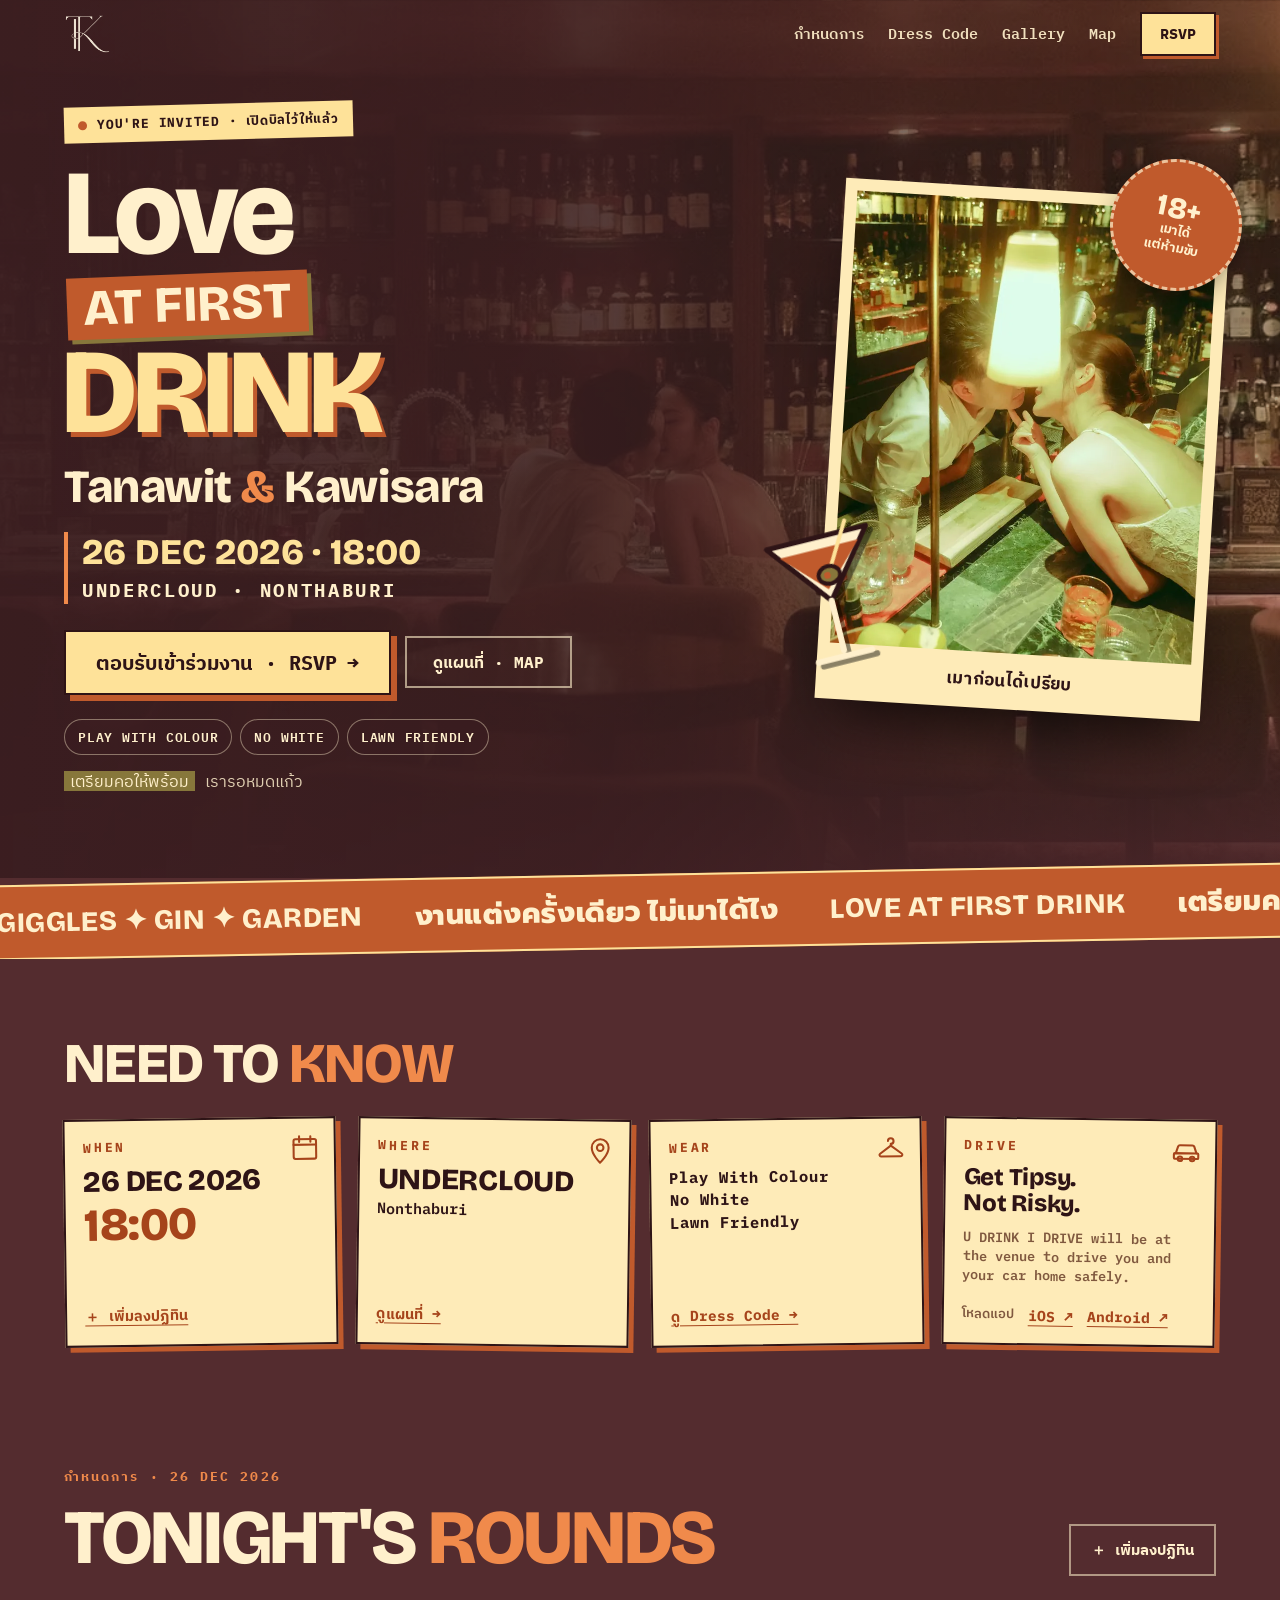
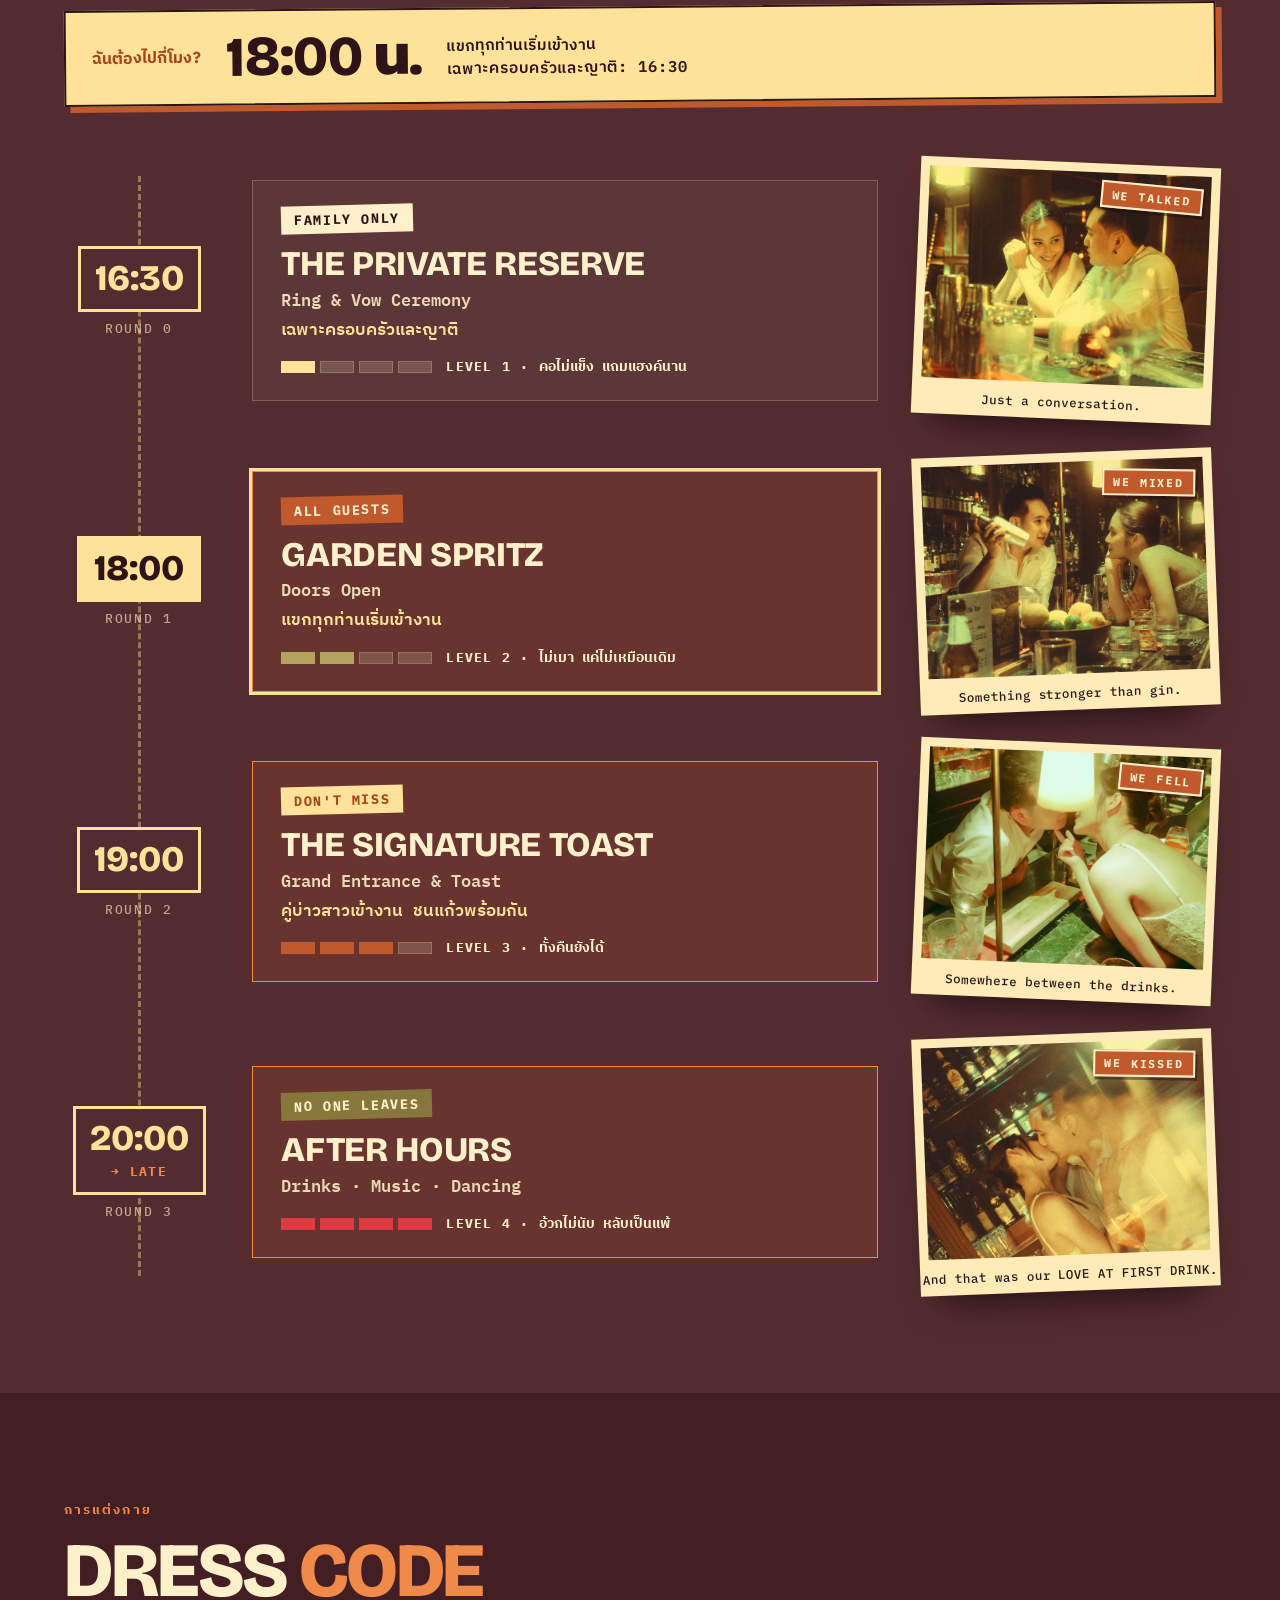
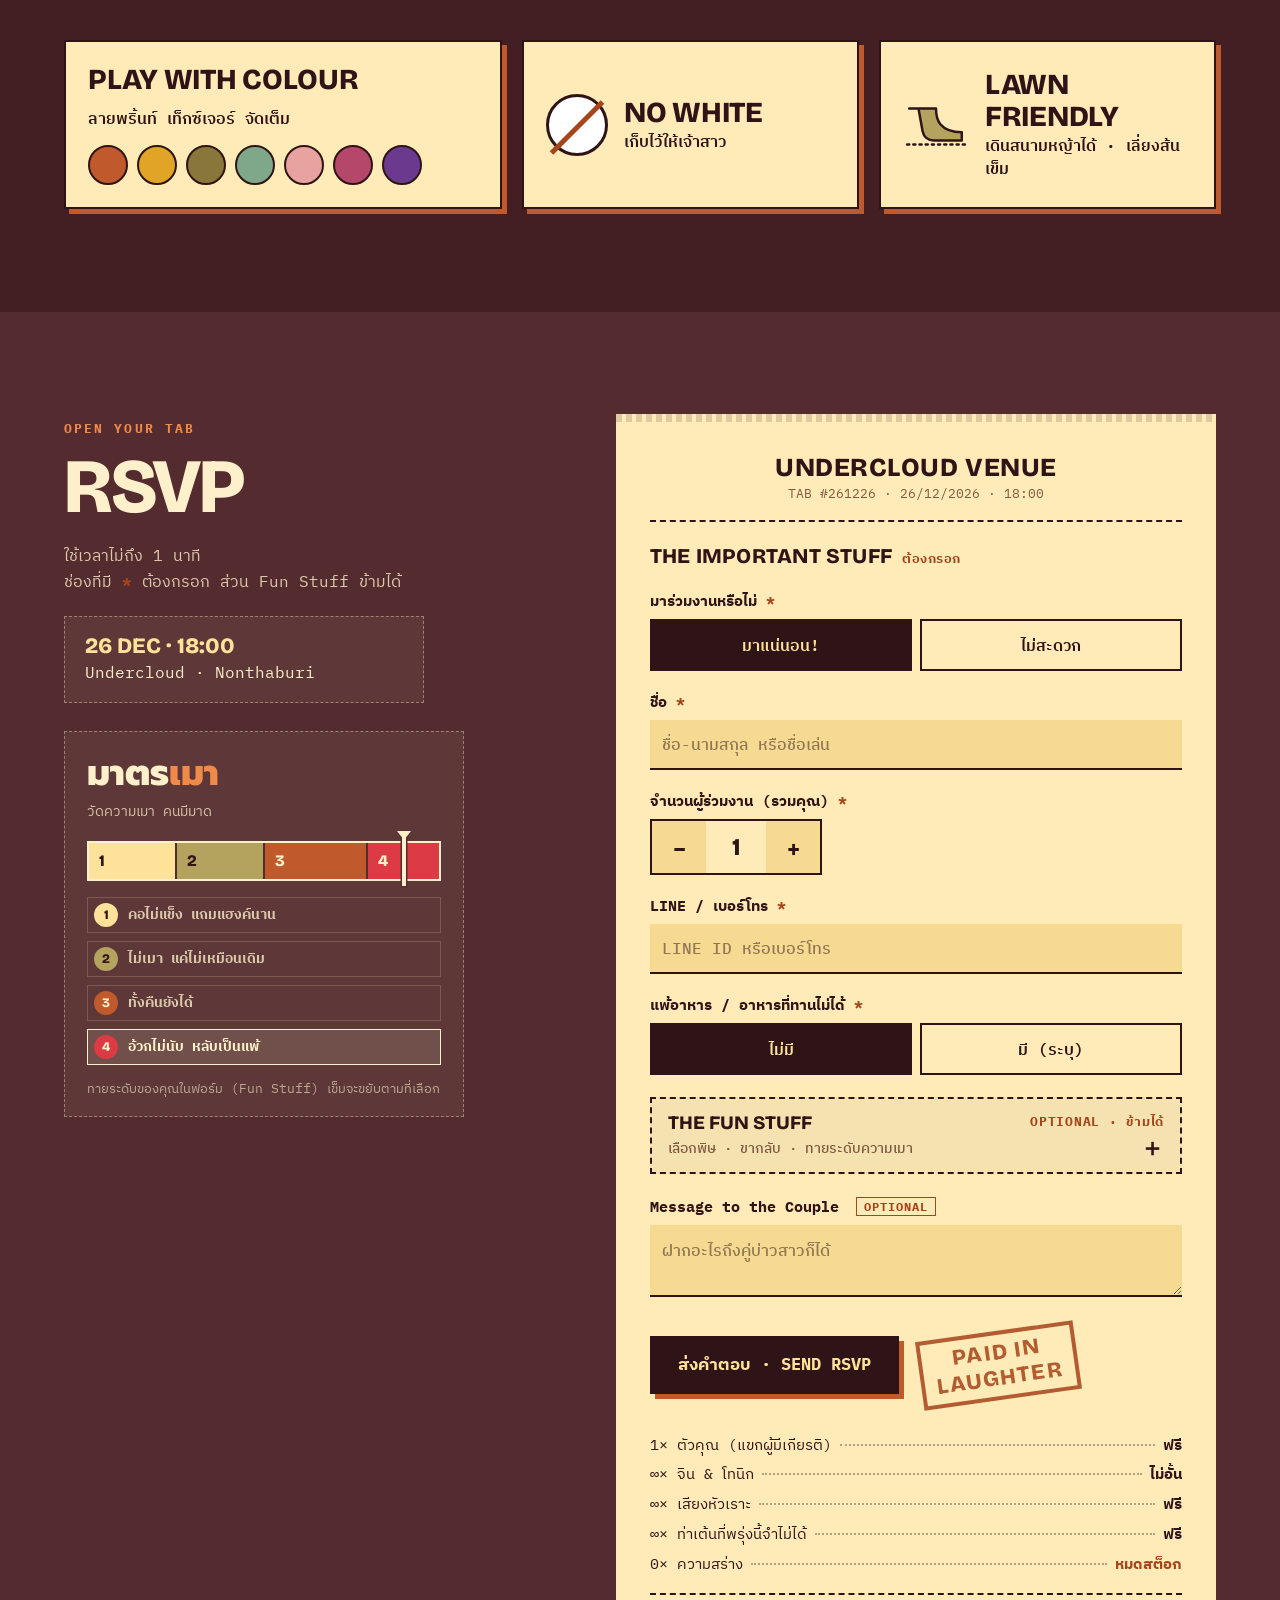
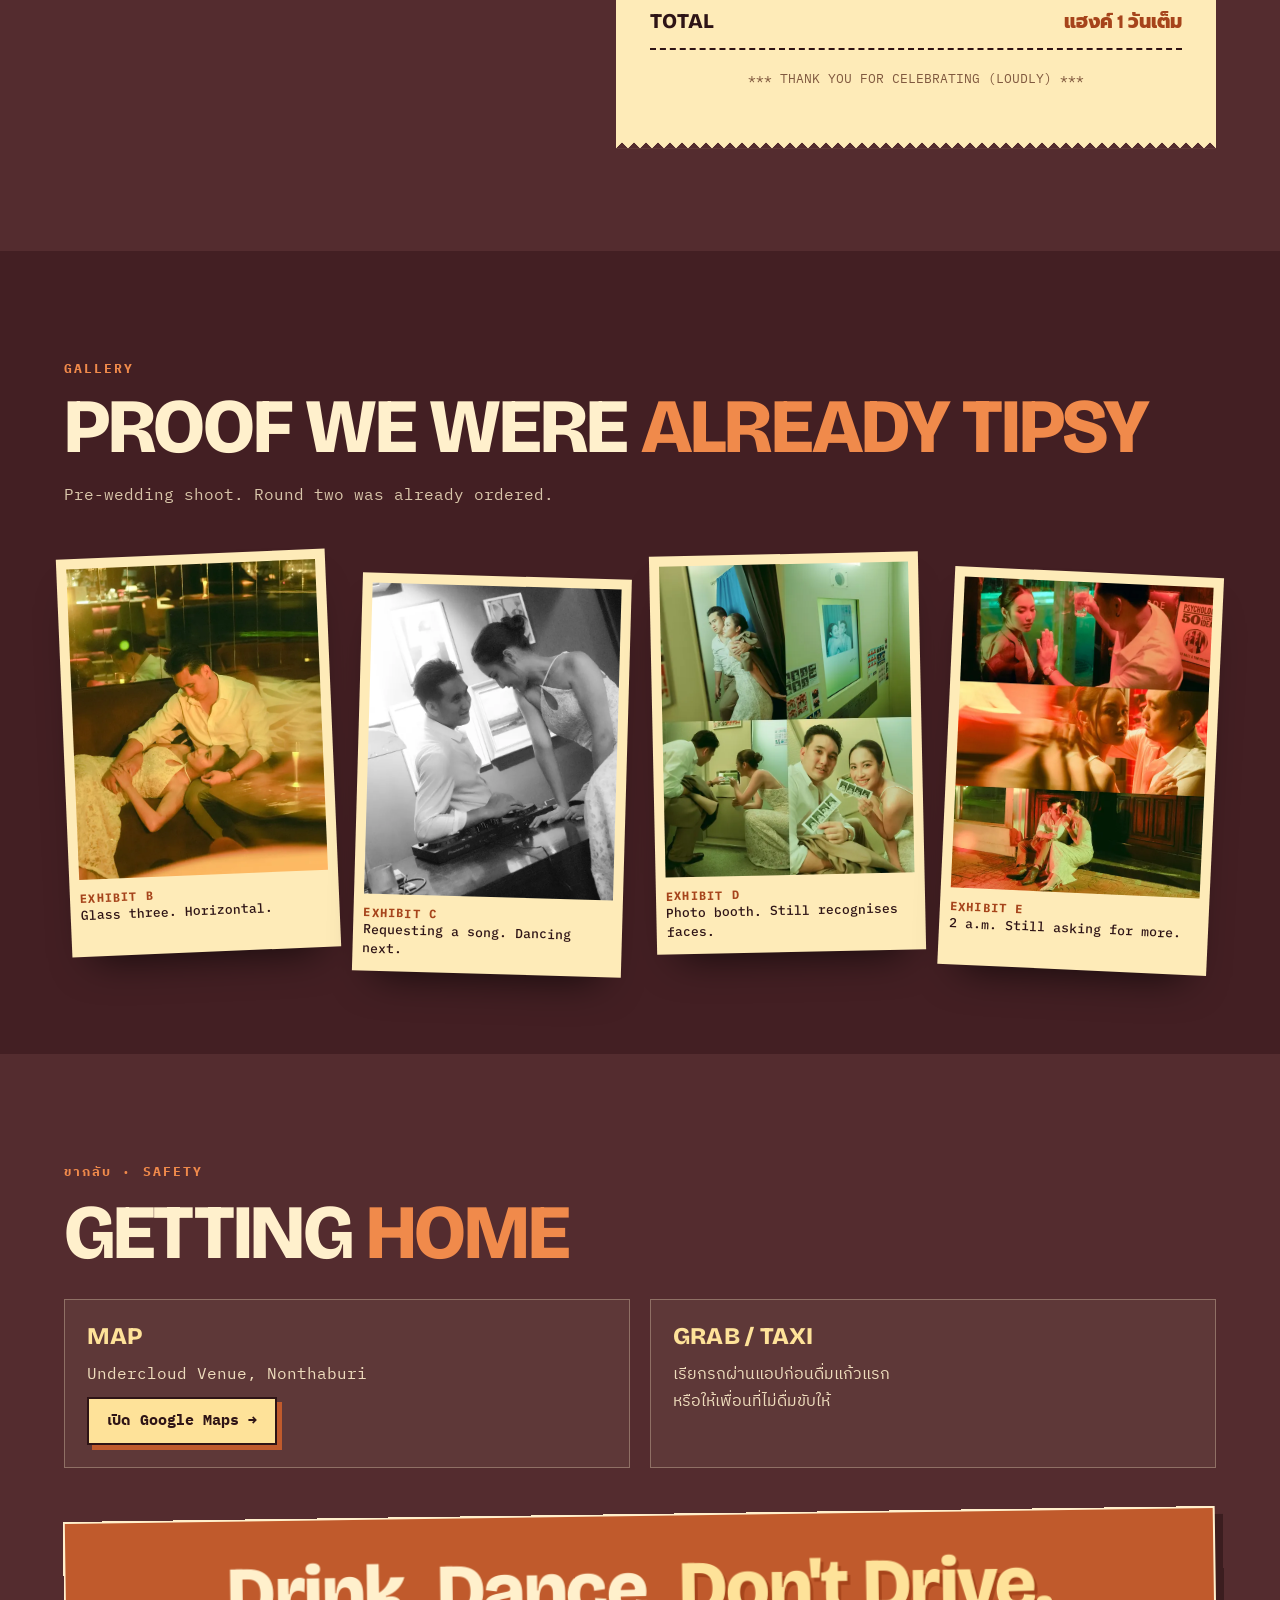
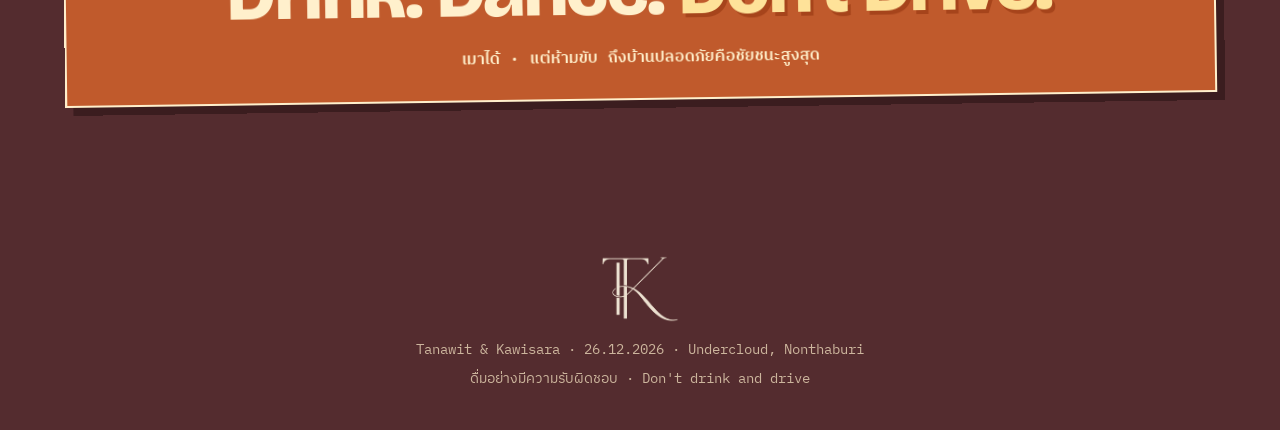
==== index.html @ a0b85852 "Update Ver1.0 Update timeline photos and copy (rounds 7-12)" ====
<!doctype html>
<html lang="th">
<head>
<meta charset="utf-8">
<meta name="viewport" content="width=device-width,initial-scale=1,viewport-fit=cover">
<script>document.documentElement.classList.add('js')</script>
<title>Love AT FIRST DRINK — Tanawit &amp; Kawisara · 26.12.2026</title>
<meta name="description" content="Love AT FIRST DRINK · งานแต่ง Tanawit &amp; Kawisara · 26 DEC 2026 · 18:00 · Undercloud, Nonthaburi · ตอบรับเข้าร่วมงานได้ที่นี่">
<meta name="theme-color" content="#542C2F">
<meta name="robots" content="noindex,nofollow">
<meta property="og:type" content="website">
<meta property="og:title" content="Love AT FIRST DRINK — Tanawit &amp; Kawisara">
<meta property="og:description" content="26 DEC 2026 · 18:00 · Undercloud, Nonthaburi · ตอบรับเข้าร่วมงาน · เมาได้ แต่ห้ามขับ">
<meta property="og:url" content="https://ifirst23.github.io/LoveAtFirstDrink/">
<meta property="og:image" content="https://ifirst23.github.io/LoveAtFirstDrink/assets/img/og.jpg">
<meta property="og:image:width" content="1200"><meta property="og:image:height" content="630">
<meta name="twitter:card" content="summary_large_image">
<link rel="icon" href="favicon.ico" sizes="any">
<link rel="icon" type="image/png" sizes="32x32" href="assets/img/favicon-32.png">
<link rel="apple-touch-icon" href="assets/img/apple-touch-icon.png">
<link rel="preconnect" href="https://fonts.googleapis.com"><link rel="preconnect" href="https://fonts.gstatic.com" crossorigin>
<link href="https://fonts.googleapis.com/css2?family=Bricolage+Grotesque:wght@700;800&family=Prompt:wght@500;600;700;800&family=IBM+Plex+Mono:wght@400;500;700&family=IBM+Plex+Sans+Thai:wght@400;500;600;700&display=swap" rel="stylesheet">
<link rel="preload" as="image" href="assets/img/wide-sm.webp" media="(max-width:800px)">
<link rel="stylesheet" href="assets/css/style.css">
</head>
<body>
<a class="skip" href="#rsvp">ข้ามไปตอบรับ</a>

<header class="nav"><div class="nav__in">
  <a class="nav__logo" href="#top" aria-label="Tanawit &amp; Kawisara"><img src="assets/img/logo-cream.png" alt="TK" width="47" height="40"></a>
  <nav class="nav__r" aria-label="เมนูหลัก">
    <a class="l" href="#agenda">กำหนดการ</a>
    <a class="l" href="#dress">Dress Code</a>
    <a class="l opt" href="#gallery">Gallery</a>
    <a class="l opt" href="#home" data-mapnav>Map</a>
    <a class="btn btn--nav" href="#rsvp">RSVP</a>
  </nav>
</div></header>

<main id="top">
<!-- ============ HERO ============ -->
<section class="hero">
  <div class="hero__bg" aria-hidden="true"></div>
  <div class="wrap"><div class="hero__g">
    <div class="hero__txt">
      <div class="tag"><i></i>YOU'RE INVITED · เปิดบิลไว้ให้แล้ว</div>
      <h1 class="disp" aria-label="Love at first drink"><span class="l1">Love</span><span class="l2">AT FIRST</span><span class="l3">DRINK</span></h1>
      <p class="names">Tanawit <em>&amp;</em> Kawisara</p>
      <div class="facts">
        <p class="facts__d">26 DEC 2026 · 18:00</p>
        <p class="facts__v">UNDERCLOUD · NONTHABURI</p>
      </div>
      <div class="hero__cta">
        <a class="btn btn--xl" href="#rsvp">ตอบรับเข้าร่วมงาน · RSVP <span aria-hidden="true">→</span></a>
        <a class="btn btn--line" data-map href="https://www.google.com/maps/search/?api=1&amp;query=Undercloud+Venue+Nonthaburi" target="_blank" rel="noopener">ดูแผนที่ · MAP</a>
      </div>
      <ul class="pills" aria-label="Dress code"><li>Play With Colour</li><li>No White</li><li>Lawn Friendly</li></ul>
      <p class="hero__fun"><mark>เตรียมคอให้พร้อม</mark> เรารอหมดแก้ว</p>
    </div>
    <div class="hero__pic">
      <div class="sticker" aria-hidden="true"><div><b>18+</b>เมาได้<br>แต่ห้ามขับ</div></div>
      <div class="ph"><img src="assets/img/lamp-sm.webp" srcset="assets/img/lamp-sm.webp 640w, assets/img/lamp.webp 1200w" sizes="(max-width:980px) 70vw, 400px" alt="คู่บ่าวสาวข้างโคมไฟที่บาร์" width="1200" height="1500" fetchpriority="high"><b>เมาก่อนได้เปรียบ</b></div>
      <svg class="glass" viewBox="0 0 120 150" aria-hidden="true"><path d="M8 12h104L60 78z" fill="#FFF0CC" stroke="#2E1416" stroke-width="5" stroke-linejoin="round"/><path d="M19 24h82L60 66z" fill="#C05A2C"/><path d="M60 78v52M32 136h56" stroke="#FFF0CC" stroke-width="6" stroke-linecap="round" fill="none"/><path d="M92 2L64 50" stroke="#FEE299" stroke-width="4" stroke-linecap="round"/><ellipse cx="64" cy="52" rx="11" ry="9" fill="#87773B" stroke="#2E1416" stroke-width="4"/><circle cx="62" cy="52" r="3.4" fill="#C05A2C"/></svg>
    </div>
  </div></div>
</section>
<div class="tk" aria-hidden="true"><div class="ticker"><div><span>GIGGLES ✦ GIN ✦ GARDEN</span><span>งานแต่งครั้งเดียว ไม่เมาได้ไง</span><span>LOVE AT FIRST DRINK</span><span>เตรียมคอให้พร้อม เรารอหมดแก้ว</span><span>เมาได้ ✦ แต่ห้ามขับ</span><span>GIGGLES ✦ GIN ✦ GARDEN</span><span>งานแต่งครั้งเดียว ไม่เมาได้ไง</span><span>LOVE AT FIRST DRINK</span><span>เตรียมคอให้พร้อม เรารอหมดแก้ว</span><span>เมาได้ ✦ แต่ห้ามขับ</span></div></div></div>

<!-- ============ NEED TO KNOW ============ -->
<section class="nsec" id="need"><div class="wrap">
  <h2 class="h2 h2--s reveal">NEED TO <em>KNOW</em></h2>
  <div class="ntk">
    <article class="nk">
      <svg class="nk__i" viewBox="0 0 32 32" aria-hidden="true"><rect x="4" y="7" width="24" height="21" rx="2"/><path d="M4 13h24M10 4v6M22 4v6"/></svg>
      <h3 class="nk__l">WHEN</h3>
      <p class="nk__b">26 DEC 2026</p>
      <p class="nk__b nk__b--t">18:00</p>
      <a class="nk__a" data-gcal href="https://calendar.google.com/calendar/render?action=TEMPLATE&amp;text=Jet+%26+First+Wedding&amp;dates=20261226T110000Z%2F20261226T160000Z&amp;location=Undercloud+Venue%2C+Nonthaburi&amp;ctz=Asia%2FBangkok" target="_blank" rel="noopener">＋ เพิ่มลงปฏิทิน</a>
    </article>
    <article class="nk">
      <svg class="nk__i" viewBox="0 0 32 32" aria-hidden="true"><path d="M16 29s9-8.5 9-16a9 9 0 0 0-18 0c0 7.5 9 16 9 16z"/><circle cx="16" cy="13" r="3.5"/></svg>
      <h3 class="nk__l">WHERE</h3>
      <p class="nk__b">UNDERCLOUD</p>
      <p class="nk__s">Nonthaburi</p>
      <a class="nk__a" data-map href="https://www.google.com/maps/search/?api=1&amp;query=Undercloud+Venue+Nonthaburi" target="_blank" rel="noopener">ดูแผนที่ →</a>
    </article>
    <article class="nk">
      <svg class="nk__i" viewBox="0 0 32 32" aria-hidden="true"><path d="M16 14v-2a3 3 0 1 0-3-3"/><path d="M16 14L4.5 22.5a1.6 1.6 0 0 0 1 2.9h21a1.6 1.6 0 0 0 1-2.9z"/></svg>
      <h3 class="nk__l">WEAR</h3>
      <p class="nk__s nk__s--l">Play With Colour<br>No White<br>Lawn Friendly</p>
      <a class="nk__a" href="#dress">ดู Dress Code →</a>
    </article>
    <article class="nk nk--drive">
      <svg class="nk__i" viewBox="0 0 32 32" aria-hidden="true"><path d="M5 19l2.4-7.2A2 2 0 0 1 9.3 10.5h13.4a2 2 0 0 1 1.9 1.3L27 19"/><path d="M4 19h24a1 1 0 0 1 1 1v4a1 1 0 0 1-1 1H4a1 1 0 0 1-1-1v-4a1 1 0 0 1 1-1z"/><circle cx="9.5" cy="25" r="2.4"/><circle cx="22.5" cy="25" r="2.4"/></svg>
      <h3 class="nk__l">DRIVE</h3>
      <p class="nk__b nk__b--d">Get Tipsy.<br>Not Risky.</p>
      <p class="nk__n">U DRINK I DRIVE will be at the venue to drive you and your car home safely.</p>
      <p class="nk__apps"><span>โหลดแอป</span>
        <a class="nk__a" href="https://apps.apple.com/th/app/u-drink-i-drive/id992805205" target="_blank" rel="noopener" aria-label="โหลดแอป U DRINK I DRIVE บน iPhone (App Store)">iOS ↗</a>
        <a class="nk__a" href="https://play.google.com/store/apps/details?id=app.udrinkidive.feed2us.com.customer" target="_blank" rel="noopener" aria-label="โหลดแอป U DRINK I DRIVE บน Android (Google Play)">Android ↗</a>
      </p>
    </article>
  </div>
</div></section>

<!-- ============ AGENDA ============ -->
<section class="agsec" id="agenda"><div class="wrap">
  <div class="hd">
    <div>
      <span class="eyebrow">กำหนดการ · 26 DEC 2026</span>
      <h2 class="h2 reveal" style="margin:0">TONIGHT'S <em>ROUNDS</em></h2>
    </div>
    <a class="btn btn--ghost" data-gcal href="https://calendar.google.com/calendar/render?action=TEMPLATE&amp;text=Jet+%26+First+Wedding&amp;dates=20261226T110000Z%2F20261226T160000Z&amp;location=Undercloud+Venue%2C+Nonthaburi&amp;ctz=Asia%2FBangkok" target="_blank" rel="noopener">＋ เพิ่มลงปฏิทิน</a>
  </div>

  <div class="answer">
    <span class="answer__q">ฉันต้องไปกี่โมง?</span>
    <b class="answer__a">18:00 น.</b>
    <span class="answer__s">แขกทุกท่านเริ่มเข้างาน<br>เฉพาะครอบครัวและญาติ: 16:30</span>
  </div>

  <ol class="rail">
    <li class="row row--fam">
      <div class="tm"><b>16:30</b><small>ROUND 0</small></div>
      <div class="card"><span class="who">FAMILY ONLY</span>
        <h3 class="rd">THE PRIVATE RESERVE</h3>
        <p class="sb">Ring &amp; Vow Ceremony</p>
        <p class="th">เฉพาะครอบครัวและญาติ</p>
        <div class="lvl" style="--c:var(--gold)"><div class="bars"><i class="on"></i><i></i><i></i><i></i></div><span>LEVEL 1 · <b>คอไม่แข็ง แถมแฮงค์นาน</b></span></div></div>
      <figure class="pic reveal"><img loading="lazy" src="assets/img/gaze-sm.webp" srcset="assets/img/gaze-sm.webp 640w, assets/img/gaze.webp 1200w" sizes="(max-width:640px) 80vw, 300px" alt="คู่บ่าวสาวสบตากันที่บาร์" width="1200" height="1500" style="object-position:50% 36%"><span class="pic__tag">WE TALKED</span><figcaption>Just a conversation.</figcaption></figure>
    </li>

    <li class="row row--all row--arrive">
      <div class="tm"><b>18:00</b><small>ROUND 1</small></div>
      <div class="card"><span class="who">ALL GUESTS</span>
        <h3 class="rd">GARDEN SPRITZ</h3>
        <p class="sb">Doors Open</p>
        <p class="th">แขกทุกท่านเริ่มเข้างาน</p>
        <div class="lvl" style="--c:var(--olv-l)"><div class="bars"><i class="on"></i><i class="on"></i><i></i><i></i></div><span>LEVEL 2 · <b>ไม่เมา แค่ไม่เหมือนเดิม</b></span></div></div>
      <figure class="pic reveal"><img loading="lazy" src="assets/img/bar-sm.webp" srcset="assets/img/bar-sm.webp 640w, assets/img/bar.webp 1200w" sizes="(max-width:640px) 80vw, 300px" alt="คู่บ่าวสาวคุยกันที่บาร์ ขณะเชฟเขย่าค็อกเทล" width="1200" height="1500" style="object-position:50% 64%"><span class="pic__tag">WE MIXED</span><figcaption>Something stronger than gin.</figcaption></figure>
    </li>

    <li class="row row--all">
      <div class="tm"><b>19:00</b><small>ROUND 2</small></div>
      <div class="card"><span class="who who--gold">DON'T MISS</span>
        <h3 class="rd">THE SIGNATURE TOAST</h3>
        <p class="sb">Grand Entrance &amp; Toast</p>
        <p class="th">คู่บ่าวสาวเข้างาน ชนแก้วพร้อมกัน</p>
        <div class="lvl" style="--c:var(--org)"><div class="bars"><i class="on"></i><i class="on"></i><i class="on"></i><i></i></div><span>LEVEL 3 · <b>ทั้งคืนยังได้</b></span></div></div>
      <figure class="pic reveal"><img loading="lazy" src="assets/img/lamp-sm.webp" srcset="assets/img/lamp-sm.webp 640w, assets/img/lamp.webp 1200w" sizes="(max-width:640px) 80vw, 300px" alt="คู่บ่าวสาวจูบกันข้างโคมไฟ" width="1200" height="1500" style="object-position:50% 60%"><span class="pic__tag">WE FELL</span><figcaption>Somewhere between the drinks.</figcaption></figure>
    </li>

    <li class="row row--all">
      <div class="tm"><b class="tm__late">20:00 <i>→ LATE</i></b><small>ROUND 3</small></div>
      <div class="card"><span class="who who--ol">NO ONE LEAVES</span>
        <h3 class="rd">AFTER HOURS</h3>
        <p class="sb">Drinks · Music · Dancing</p>
        <div class="lvl" style="--c:var(--crim)"><div class="bars"><i class="on"></i><i class="on"></i><i class="on"></i><i class="on"></i></div><span>LEVEL 4 · <b>อ้วกไม่นับ หลับเป็นแพ้</b></span></div></div>
      <figure class="pic reveal"><img loading="lazy" src="assets/img/disco-sm.webp" srcset="assets/img/disco-sm.webp 640w, assets/img/disco.webp 1200w" sizes="(max-width:640px) 80vw, 300px" alt="คู่บ่าวสาวจูบกันที่บาร์" width="1200" height="1500" style="object-position:50% 36%"><span class="pic__tag">WE KISSED</span><figcaption>And that was our LOVE AT FIRST DRINK.</figcaption></figure>
    </li>
  </ol>
</div></section>

<!-- ============ DRESS CODE ============ -->
<section class="drsec" id="dress"><div class="wrap">
  <span class="eyebrow">การแต่งกาย</span>
  <h2 class="h2 reveal">DRESS <em>CODE</em></h2>
  <div class="dr__g">
    <article class="dr dr--col">
      <h3>PLAY WITH COLOUR</h3>
      <p>ลายพริ้นท์ เท็กซ์เจอร์ จัดเต็ม</p>
      <ul class="sw" aria-hidden="true"><li style="--s:#C05A2C"></li><li style="--s:#E0A526"></li><li style="--s:#87773B"></li><li style="--s:#7FA88A"></li><li style="--s:#E8A3A0"></li><li style="--s:#B5476B"></li><li style="--s:#6B3A8F"></li></ul>
    </article>
    <article class="dr dr--no">
      <div class="nw" aria-hidden="true"></div>
      <div><h3>NO WHITE</h3><p>เก็บไว้ให้เจ้าสาว</p></div>
    </article>
    <article class="dr dr--lawn">
      <svg class="sh" viewBox="0 0 64 48" aria-hidden="true"><path d="M6 8h9l4 22c1 5 5 9 11 9h27v-8c-9 0-16-2-21-8-3-4-4-9-4-15H6z"/><path d="M4 43h56" stroke-dasharray="2 4"/></svg>
      <div><h3>LAWN FRIENDLY</h3><p>เดินสนามหญ้าได้ · เลี่ยงส้นเข็ม</p></div>
    </article>
  </div>
</div></section>

<!-- ============ RSVP ============ -->
<section class="tabsec" id="rsvp"><div class="wrap"><div class="tabg">
  <div class="tabg__l">
  <div class="tabg__t">
    <span class="eyebrow">OPEN YOUR TAB</span>
    <h2 class="h2 reveal">RSVP</h2>
    <p class="lead">ใช้เวลาไม่ถึง 1 นาที<br>ช่องที่มี <b class="req">*</b> ต้องกรอก ส่วน Fun Stuff ข้ามได้</p>
    <div class="note"><b>26 DEC · 18:00</b>Undercloud · Nonthaburi</div>
  </div>

  <aside class="mtr" id="meter" aria-labelledby="mtr-h">
    <h3 class="mtr__h" id="mtr-h">มาตร<em>เมา</em></h3>
    <p class="mtr__s">วัดความเมา คนมีมาด</p>
    <div class="mtr__bar" id="mtr-bar" role="img" aria-label="มาตรวัดความเมา 4 ระดับ เข็มขยับตามที่คุณเลือกในฟอร์ม">
      <i style="flex:25;--c:var(--gold);--t:#2E1416">1</i>
      <i style="flex:25;--c:var(--olv-l);--t:#2E1416">2</i>
      <i style="flex:30;--c:var(--org);--t:#FFF0CC">3</i>
      <i style="flex:20;--c:var(--crim);--t:#FFF0CC">4</i>
      <span class="mtr__pin" id="mtr-pin" style="left:90%"></span>
    </div>
    <ol class="mtr__list" id="mtr-list">
      <li data-n="1" style="--c:var(--gold);--t:#2E1416">คอไม่แข็ง แถมแฮงค์นาน</li>
      <li data-n="2" style="--c:var(--olv-l);--t:#2E1416">ไม่เมา แค่ไม่เหมือนเดิม</li>
      <li data-n="3" style="--c:var(--org);--t:#FFF0CC">ทั้งคืนยังได้</li>
      <li data-n="4" style="--c:var(--crim);--t:#FFF0CC" class="is-on">อ้วกไม่นับ หลับเป็นแพ้</li>
    </ol>
    <p class="mtr__hint">ทายระดับของคุณในฟอร์ม (Fun Stuff) เข็มจะขยับตามที่เลือก</p>
  </aside>
  </div>

  <div class="receipt" id="receipt">
    <div class="rc-h"><b>UNDERCLOUD VENUE</b><small>TAB #261226 · 26/12/2026 · 18:00</small></div>

    <form class="rsvp" id="rsvp-form" novalidate>
      <input class="hp" type="text" name="website" tabindex="-1" autocomplete="off" aria-hidden="true">

      <div class="grp">
        <h3 class="grp__t">THE IMPORTANT STUFF <small>ต้องกรอก</small></h3>

        <fieldset class="f"><legend class="lb">มาร่วมงานหรือไม่ <i class="req" aria-hidden="true">*</i></legend>
          <div class="opts opts--2"><label><input type="radio" name="attend" value="yes" checked><span>มาแน่นอน!</span></label><label><input type="radio" name="attend" value="no"><span>ไม่สะดวก</span></label></div></fieldset>

        <div class="f"><label for="f-name">ชื่อ <i class="req" aria-hidden="true">*</i></label>
          <input id="f-name" name="name" type="text" required maxlength="80" autocomplete="name" placeholder="ชื่อ-นามสกุล หรือชื่อเล่น" aria-describedby="e-name">
          <p class="err" id="e-name" hidden>ขอชื่อหน่อยนะ บาร์เทนเดอร์จะได้เรียกถูก</p></div>

        <div data-yes>
          <div class="f"><span class="lb" id="l-guests">จำนวนผู้ร่วมงาน (รวมคุณ) <i class="req" aria-hidden="true">*</i></span>
            <div class="step" role="group" aria-labelledby="l-guests"><button type="button" data-step="-1" aria-label="ลดจำนวน">−</button><output id="f-guests" aria-live="polite">1</output><button type="button" data-step="1" aria-label="เพิ่มจำนวน">+</button></div></div>

          <div class="f"><label for="f-contact">LINE / เบอร์โทร <i class="req" aria-hidden="true">*</i></label>
            <input id="f-contact" name="contact" type="text" maxlength="60" autocomplete="tel" placeholder="LINE ID หรือเบอร์โทร" aria-describedby="e-contact">
            <p class="err" id="e-contact" hidden>ขอ LINE หรือเบอร์โทรไว้ติดต่อด้วยนะ</p></div>

          <fieldset class="f"><legend class="lb">แพ้อาหาร / อาหารที่ทานไม่ได้ <i class="req" aria-hidden="true">*</i></legend>
            <div class="opts opts--2"><label><input type="radio" name="diet" value="none" checked><span>ไม่มี</span></label><label><input type="radio" name="diet" value="yes"><span>มี (ระบุ)</span></label></div>
            <input id="f-diet" name="dietary" type="text" maxlength="120" placeholder="เช่น แพ้กุ้ง ไม่ทานเนื้อวัว" hidden aria-describedby="e-diet">
            <p class="err" id="e-diet" hidden>บอกหน่อยนะว่าแพ้/ทานอะไรไม่ได้</p></fieldset>
        </div>
      </div>

      <details class="fun" data-yes>
        <summary><span class="fun__t">THE FUN STUFF</span><span class="fun__o">OPTIONAL · ข้ามได้</span><span class="fun__d">เลือกพิษ · ขากลับ · ทายระดับความเมา</span></summary>
        <div class="fun__b">
          <fieldset class="f"><legend class="lb">Your Poison</legend>
            <div class="opts"><label><input type="radio" name="drink" value="Gin"><span>Gin</span></label><label><input type="radio" name="drink" value="Whisky"><span>Whisky</span></label><label><input type="radio" name="drink" value="Wine"><span>Wine</span></label><label><input type="radio" name="drink" value="Beer"><span>Beer</span></label><label><input type="radio" name="drink" value="Mocktail"><span>Mocktail — Sober but Dangerous</span></label></div></fieldset>

          <fieldset class="f"><legend class="lb">Ride Home</legend>
            <div class="opts"><label><input type="radio" name="ride" value="ride-hail"><span>Grab / Taxi</span></label><label><input type="radio" name="ride" value="sober-friend"><span>เพื่อนที่ไม่ดื่มขับให้</span></label><label><input type="radio" name="ride" value="hotel"><span>พักใกล้ๆ</span></label><label><input type="radio" name="ride" value="unsure"><span>ยังไม่แน่ใจ</span></label></div></fieldset>

          <div class="f mt"><label class="lb" for="f-ready">Drunk-o-Meter Prediction · <output id="f-rl" for="f-ready">อ้วกไม่นับ หลับเป็นแพ้</output></label><input id="f-ready" name="readiness" type="range" min="0" max="100" value="90"><div class="sc" aria-hidden="true"><span>LV 1</span><span>LV 2</span><span>LV 3</span><span>LV 4</span></div></div>
        </div>
      </details>

      <div class="f fun-msg"><label for="f-msg">Message to the Couple <span class="opt">OPTIONAL</span></label>
        <textarea id="f-msg" name="message" rows="2" maxlength="300" placeholder="ฝากอะไรถึงคู่บ่าวสาวก็ได้"></textarea></div>

      <div class="submit"><button class="btn btn--submit" type="submit">ส่งคำตอบ · SEND RSVP</button><div class="stampx" aria-hidden="true">PAID IN<br>LAUGHTER</div></div>
      <p class="status" id="status" role="status" aria-live="polite" hidden></p>
    </form>

    <div class="done" id="done" hidden tabindex="-1">
      <div class="stampx stampx--big" aria-hidden="true">PAID IN<br>LAUGHTER</div>
      <h3 class="done__t done__t--yes">TAB CLOSED — เจอกัน!</h3>
      <h3 class="done__t done__t--no">เสียดายจัง ขอบคุณที่แจ้งนะ</h3>
      <p class="done__p done__p--yes">เจอกัน 26 ธ.ค. 18:00 น. ที่ Undercloud อย่าลืมวางแผนขากลับ · เมาได้ แต่ห้ามขับ</p>
      <p class="done__p done__p--no">ถ้าแผนเปลี่ยน กลับมากรอกใหม่ได้เสมอ บาร์ยังเปิดรอ</p>
      <p class="done__preview" id="preview-note" hidden>โหมดตัวอย่าง: ยังไม่ได้เชื่อมต่อฐานข้อมูล ข้อมูลนี้ยังไม่ถูกบันทึก</p>
      <div class="done__a"><a class="btn done__yes" data-gcal href="https://calendar.google.com/calendar/render?action=TEMPLATE&amp;text=Jet+%26+First+Wedding&amp;dates=20261226T110000Z%2F20261226T160000Z&amp;location=Undercloud+Venue%2C+Nonthaburi&amp;ctz=Asia%2FBangkok" target="_blank" rel="noopener">＋ เพิ่มลงปฏิทิน</a><button class="btn btn--cream" type="button" id="again">แก้ไขคำตอบ</button></div>
    </div>

    <ul class="items" aria-hidden="true">
      <li><span>1× ตัวคุณ (แขกผู้มีเกียรติ)</span><span>ฟรี</span></li>
      <li><span>∞× จิน &amp; โทนิก</span><span>ไม่อั้น</span></li>
      <li><span>∞× เสียงหัวเราะ</span><span>ฟรี</span></li>
      <li><span>∞× ท่าเต้นที่พรุ่งนี้จำไม่ได้</span><span>ฟรี</span></li>
      <li class="zero"><span>0× ความสร่าง</span><span>หมดสต็อก</span></li>
    </ul>
    <div class="total" aria-hidden="true"><b>TOTAL</b><em>แฮงค์ 1 วันเต็ม</em></div>
    <div class="thx">*** THANK YOU FOR CELEBRATING (LOUDLY) ***</div>
  </div>
</div>
</div></section>

<!-- ============ GALLERY ============ -->
<section class="evsec" id="gallery"><div class="wrap">
  <span class="eyebrow">GALLERY</span>
  <h2 class="h2 reveal">PROOF WE WERE <em>ALREADY TIPSY</em></h2>
  <p class="lead">Pre-wedding shoot. Round two was already ordered.</p>
  <div class="ev__row">
    <figure class="reveal"><img loading="lazy" src="assets/img/couch-sm.webp" srcset="assets/img/couch-sm.webp 640w, assets/img/couch.webp 1200w" sizes="(max-width:980px) 45vw, 300px" alt="เจ้าสาวนอนบนโซฟา เจ้าบ่าวนั่งข้างๆ" width="1200" height="1500"><figcaption><b>EXHIBIT B</b>Glass three. Horizontal.</figcaption></figure>
    <figure class="reveal"><img loading="lazy" src="assets/img/dj-sm.webp" srcset="assets/img/dj-sm.webp 640w, assets/img/dj.webp 1200w" sizes="(max-width:980px) 45vw, 300px" alt="คู่บ่าวสาวข้างเครื่องเล่นดีเจ (ขาวดำ)" width="1200" height="1500"><figcaption><b>EXHIBIT C</b>Requesting a song. Dancing next.</figcaption></figure>
    <figure class="reveal"><img loading="lazy" src="assets/img/booth-sm.webp" srcset="assets/img/booth-sm.webp 640w, assets/img/booth.webp 1200w" sizes="(max-width:980px) 45vw, 300px" alt="คู่บ่าวสาวที่ตู้ถ่ายสติกเกอร์" width="1200" height="1500"><figcaption><b>EXHIBIT D</b>Photo booth. Still recognises faces.</figcaption></figure>
    <figure class="reveal"><img loading="lazy" src="assets/img/window-sm.webp" srcset="assets/img/window-sm.webp 640w, assets/img/window.webp 1200w" sizes="(max-width:980px) 45vw, 300px" alt="ภาพต่อกันสามช็อตของคู่บ่าวสาวข้างหน้าต่าง" width="1200" height="1500"><figcaption><b>EXHIBIT E</b>2 a.m. Still asking for more.</figcaption></figure>
  </div>
</div></section>

<!-- ============ GETTING HOME / SAFETY ============ -->
<section class="homesec" id="home"><div class="wrap">
  <span class="eyebrow">ขากลับ · SAFETY</span>
  <h2 class="h2 reveal">GETTING <em>HOME</em></h2>
  <div class="hm__g">
    <article class="hm">
      <h3>MAP</h3>
      <p>Undercloud Venue, Nonthaburi</p>
      <a class="btn btn--sm" data-map href="https://www.google.com/maps/search/?api=1&amp;query=Undercloud+Venue+Nonthaburi" target="_blank" rel="noopener">เปิด Google Maps →</a>
    </article>
    <article class="hm">
      <h3>GRAB / TAXI</h3>
      <p>เรียกรถผ่านแอปก่อนดื่มแก้วแรก<br>หรือให้เพื่อนที่ไม่ดื่มขับให้</p>
    </article>
    <article class="hm" id="parking" hidden>
      <h3>PARKING</h3>
      <p id="parking-note"></p>
    </article>
  </div>
  <div class="dont">
    <p class="dont__t">Drink. Dance. <span>Don't Drive.</span></p>
    <p class="dont__s">เมาได้ · แต่ห้ามขับ ถึงบ้านปลอดภัยคือชัยชนะสูงสุด</p>
  </div>
</div></section>
</main>

<footer class="ft"><img src="assets/img/logo-cream.png" alt="TK" width="82" height="70"><div>Tanawit &amp; Kawisara · 26.12.2026 · Undercloud, Nonthaburi</div><div class="ft__s">ดื่มอย่างมีความรับผิดชอบ · Don't drink and drive</div></footer>

<a class="sticky" id="sticky" href="#rsvp" aria-label="ตอบรับเข้าร่วมงาน RSVP"><b>RSVP</b><span>· 26 DEC</span><i aria-hidden="true">→</i></a>

<noscript><style>.reveal{opacity:1!important;transform:none!important}</style></noscript>
<script src="assets/js/config.js"></script>
<script src="assets/js/main.js"></script>
</body></html>
---- assets/css/style.css ----
*,*::before,*::after{box-sizing:border-box}
html{-webkit-text-size-adjust:100%;scroll-behavior:smooth}
body{margin:0;-webkit-font-smoothing:antialiased;text-rendering:optimizeLegibility}
img{display:block;max-width:100%}
a{color:inherit;text-decoration:none}
button{font:inherit;color:inherit;cursor:pointer}
.nb{white-space:nowrap}
.reveal{transition:opacity .9s cubic-bezier(.2,.7,.2,1),transform .9s cubic-bezier(.2,.7,.2,1)}
.js .reveal:not(.in){opacity:0;transform:translateY(18px)}
[hidden]{display:none!important}
section[id]{scroll-margin-top:60px}
@media (prefers-reduced-motion:reduce){.js .reveal:not(.in){opacity:1;transform:none}.reveal{transition:none}html{scroll-behavior:auto}}

:root{
  --bg:#542C2F; --bg2:#431F23; --bg3:#673539; --paper:#FEEBB8; --paper2:#F6DA92; --ink:#2E1416; --mut:#80593F;
  --gold:#FEE299; --acc:#F08A4B; --org:#C05A2C; --redd:#A6441B; --olv:#87773B; --olv-l:#B3A35F; --rose:#E8A3A0;
  --amber:#F08A4B; --red:#C05A2C; --lime:#87773B; --pink:#E8A3A0; --cream:#FFF0CC; --crim:#DC3B44;
  --disp:'Bricolage Grotesque','Prompt',sans-serif; --mono:'IBM Plex Mono','IBM Plex Sans Thai',monospace; --gut:clamp(20px,5vw,72px);
}
html,body{overflow-x:clip}
body{margin:0;background:var(--bg);color:var(--cream);font-family:var(--mono);font-size:16px;line-height:1.65}
.wrap{max-width:1360px;margin:auto;padding-inline:var(--gut)}
.disp{font-family:var(--disp);font-weight:800;letter-spacing:-.03em}
section{padding-block:clamp(56px,8vw,112px)}

/* ---------- type helpers ---------- */
.h2{font-family:var(--disp);font-weight:800;font-size:clamp(38px,6vw,84px);line-height:1;letter-spacing:-.03em;margin:0 0 16px}
.h2--s{font-size:clamp(30px,4.4vw,56px);margin-bottom:26px}
.h2 em{font-style:normal;color:var(--amber)}
.eyebrow{display:inline-block;font:700 13px var(--mono);letter-spacing:.16em;text-transform:uppercase;color:var(--amber);margin-bottom:12px}
.lead{color:rgba(255,240,204,.8);max-width:560px;margin:0 0 14px}
.lnk{color:var(--acc);border-bottom:1px solid currentColor;white-space:nowrap}
.lnk--go{display:inline-flex;align-items:center;min-height:44px;font-weight:700;border-bottom:0;text-decoration:underline;text-underline-offset:5px}
.req{color:var(--redd);font-style:normal;font-weight:800}

/* ---------- nav ---------- */
.nav{position:fixed;inset:0 0 auto 0;z-index:50;transition:.35s}
.nav.is-scrolled{background:rgba(58,29,32,.92);backdrop-filter:blur(12px)}
.nav__in{max-width:1360px;margin:auto;padding:0 var(--gut);height:68px;display:flex;align-items:center;justify-content:space-between;gap:12px}
.nav img{height:40px}
.nav__r{display:flex;gap:4px 24px;align-items:center;font-size:14.5px;font-weight:600}
.nav__r a.l{opacity:.92;min-height:44px;display:inline-flex;align-items:center}
.nav__r a.l:hover{opacity:1;color:var(--amber)}

/* ---------- buttons ---------- */
.btn{display:inline-flex;align-items:center;justify-content:center;gap:10px;font:700 16px/1.25 var(--mono);padding:14px 26px;min-height:52px;border:2px solid var(--ink);background:var(--gold);color:var(--ink);box-shadow:5px 5px 0 var(--org);transition:.2s;border-radius:0;text-align:center}
.btn:hover{transform:translate(-2px,-2px);box-shadow:8px 8px 0 var(--org)}
.btn--xl{font-size:clamp(17px,4.6vw,20px);padding:18px 30px;min-height:64px;box-shadow:6px 6px 0 var(--org)}
.btn--line{background:transparent;color:var(--cream);border-color:rgba(255,240,204,.6);box-shadow:none}
.btn--line:hover{background:rgba(255,240,204,.12);box-shadow:none;transform:none}
.btn--cream{background:var(--org);border-color:var(--org);color:var(--cream);box-shadow:5px 5px 0 var(--gold)}
.btn--cream:hover{box-shadow:8px 8px 0 var(--gold)}
.btn--nav{box-shadow:3px 3px 0 var(--org);padding:8px 18px;min-height:44px;font-size:15px}
.btn--sm{font-size:15px;padding:12px 18px;min-height:48px}
.btn--ghost{background:transparent;color:var(--cream);border-color:rgba(255,240,204,.55);box-shadow:none;padding:11px 20px;font-size:15px}
.btn--ghost:hover{background:var(--gold);color:var(--ink);border-color:var(--gold);box-shadow:4px 4px 0 var(--org)}

/* ---------- hero ---------- */
.hero{position:relative;min-height:min(100svh,860px);display:flex;align-items:center;padding:104px 0 84px;overflow:hidden;isolation:isolate}
.hero__bg{position:absolute;inset:0;z-index:-2;background:url(../img/wide.webp) center/cover;filter:sepia(.3) saturate(1.2) hue-rotate(-14deg)}
.hero::before{content:"";position:absolute;inset:0;z-index:-1;background:linear-gradient(90deg,rgba(58,29,32,.97) 0%,rgba(58,29,32,.88) 46%,rgba(58,29,32,.4) 100%),linear-gradient(0deg,var(--bg) 0%,transparent 26%)}
.hero .wrap{width:100%}
.hero__g{display:grid;grid-template-columns:1.3fr .7fr;gap:48px;align-items:center;width:100%}
.tag{display:inline-flex;align-items:center;gap:10px;background:var(--gold);color:var(--ink);font:700 13px var(--mono);padding:7px 14px;letter-spacing:.06em;transform:rotate(-1.5deg)}
.tag i{width:9px;height:9px;border-radius:50%;background:var(--org);animation:blink 1.2s infinite}
@keyframes blink{50%{opacity:.2}}
.hero h1{margin:22px 0 16px;line-height:.86;font-size:clamp(60px,9.4vw,150px)}
.hero h1 span{display:block;width:max-content}
.hero h1 .l1{color:var(--cream)}
.hero h1 .l2{font-size:.42em;line-height:1;background:var(--org);color:var(--cream);padding:.12em .32em .1em;transform:rotate(-2.2deg);margin:.16em 0 .12em .06em;letter-spacing:.01em;box-shadow:.08em .08em 0 var(--olv)}
.hero h1 .l3{color:var(--gold);margin-left:-.02em;text-shadow:.035em .045em 0 var(--org)}
.names{font:800 clamp(26px,3.6vw,46px)/1.15 var(--disp);letter-spacing:-.01em;margin:0 0 18px}
.names em{font-style:normal;color:var(--amber)}
.facts{border-left:4px solid var(--amber);padding-left:14px;margin:0 0 26px}
.facts__d{font:800 clamp(22px,3vw,36px)/1.15 var(--disp);margin:0;color:var(--gold);letter-spacing:.01em}
.facts__v{font:700 clamp(15px,1.7vw,19px)/1.4 var(--mono);letter-spacing:.14em;margin:4px 0 0;color:var(--cream)}
.hero__cta{display:flex;gap:14px;flex-wrap:wrap;align-items:center}
.pills{display:flex;flex-wrap:wrap;gap:8px;list-style:none;padding:0;margin:24px 0 0}
.pills li{font:600 13px var(--mono);letter-spacing:.06em;text-transform:uppercase;border:1px solid rgba(255,240,204,.42);padding:6px 13px;border-radius:99px;background:rgba(58,29,32,.5)}
.hero__fun{margin:14px 0 0;font-size:15.5px;color:rgba(255,240,204,.85)}
.hero__fun mark{background:var(--olv);color:var(--cream);padding:0 .4em}
.hero__pic{position:relative;justify-self:end;width:min(100%,400px)}
.hero__pic .ph{background:var(--paper);padding:12px 12px 56px;transform:rotate(3.5deg);box-shadow:0 30px 60px -20px rgba(0,0,0,.7)}
.hero__pic img{width:100%;height:auto;aspect-ratio:4/5;object-fit:cover}
.hero__pic .ph b{position:absolute;left:0;right:0;bottom:14px;text-align:center;color:var(--ink);font:700 17px var(--mono);letter-spacing:.02em}
.sticker{z-index:3;position:absolute;right:-26px;top:-30px;width:132px;height:132px;border-radius:50%;background:var(--org);color:var(--cream);display:grid;place-items:center;text-align:center;font:700 13px/1.3 var(--mono);transform:rotate(12deg);box-shadow:0 12px 30px -10px rgba(0,0,0,.6);border:3px dashed rgba(255,240,204,.7);padding:6px}
.sticker b{display:block;font:800 30px/1 var(--disp)}
.glass{position:absolute;left:-58px;bottom:38px;width:118px;z-index:3;transform:rotate(-14deg);filter:drop-shadow(4px 5px 0 rgba(0,0,0,.45))}

/* ---------- ticker ---------- */
.tk{overflow:hidden;padding:26px 0 10px;margin-top:-30px;position:relative;z-index:3}
.ticker{background:var(--org);color:var(--cream);overflow:hidden;white-space:nowrap;border-block:2px solid var(--gold);transform:rotate(-1deg);margin:0 -30px;position:relative;z-index:3}
.ticker div{display:inline-block;padding:14px 0;font:800 clamp(18px,2.2vw,28px) var(--disp);letter-spacing:.02em;animation:tick 30s linear infinite}
.ticker span{margin:0 26px}
@keyframes tick{to{transform:translateX(-50%)}}

/* ---------- need to know ---------- */
.nsec{padding-block:clamp(44px,6vw,84px)}
.ntk{display:grid;grid-template-columns:repeat(4,1fr);gap:20px}
.nk{position:relative;background:var(--paper);color:var(--ink);border:2px solid var(--ink);box-shadow:5px 5px 0 var(--org);padding:18px 18px 8px;display:flex;flex-direction:column;gap:2px}
.nk:nth-child(odd){transform:rotate(-.8deg)}.nk:nth-child(even){transform:rotate(.8deg)}
.nk__i{position:absolute;right:14px;top:14px;width:30px;height:30px;fill:none;stroke:var(--redd);stroke-width:2.2;stroke-linecap:round;stroke-linejoin:round}
.nk__l{margin:0 0 8px;font:700 13px var(--mono);letter-spacing:.22em;color:var(--redd)}
.nk__b{margin:0;font:800 clamp(19px,2.3vw,30px)/1.1 var(--disp);letter-spacing:-.01em}
.nk__b--t{font-size:clamp(30px,3.6vw,46px);color:var(--redd)}
.nk__s{margin:0;font:600 15px/1.45 var(--mono)}
.nk__s--l{font-weight:700;font-size:15.5px}
.nk__n{margin:8px 0 6px;font:600 13.5px/1.4 var(--mono);color:var(--mut)}
.nk__b--d{font-size:clamp(17px,1.9vw,24px)}
.nk__apps{margin:auto 0 0;display:flex;align-items:center;flex-wrap:wrap;column-gap:14px}
.nk__apps span{font:600 13px var(--mono);color:var(--mut)}
.nk__apps .nk__a{margin-top:0}
.nk__a{margin-top:auto;padding:12px 0 8px;font:700 14.5px var(--mono);color:var(--redd);background:none;border:0;text-align:left;text-decoration:underline;text-underline-offset:4px;min-height:44px;display:inline-flex;align-items:center;width:max-content;max-width:100%}

/* ---------- drunk-o-meter (compact, lives beside the RSVP form) ---------- */
.mtr{background:rgba(255,240,204,.06);border:1px dashed rgba(255,240,204,.4);padding:20px 22px 18px;max-width:400px}
.mtr__h{margin:0 0 4px;font:800 clamp(28px,2.8vw,36px)/1.25 var(--disp);letter-spacing:0;color:var(--cream)}
.mtr__h em{font-style:normal;color:var(--acc)}
.mtr__s{margin:0 0 20px;font-size:13.5px;line-height:1.5;color:rgba(255,240,204,.75)}
.mtr__bar{position:relative;display:flex;height:40px;border:2px solid var(--cream);margin-bottom:16px}
.mtr__bar i{flex:1;display:flex;align-items:center;justify-content:flex-start;padding-left:10px;background:var(--c);color:var(--t,#2E1416);font:800 16px var(--disp);font-style:normal}
.mtr__bar i+i{border-left:2px solid var(--bg)}
.mtr__pin{position:absolute;top:-11px;bottom:-7px;width:4px;margin-left:-2px;background:var(--cream);box-shadow:0 0 0 1.5px var(--bg);transition:left .25s cubic-bezier(.3,1.4,.5,1)}
.mtr__pin::before{content:"";position:absolute;left:50%;top:-1px;transform:translateX(-50%);border:7px solid transparent;border-top:9px solid var(--cream);border-bottom:0}
.mtr__list{list-style:none;margin:0;padding:0;display:grid;gap:8px}
.mtr__list li{display:flex;align-items:center;gap:10px;padding:5px 10px 5px 6px;border:1px solid rgba(255,240,204,.18);font:700 14px/1.35 var(--mono);color:rgba(255,240,204,.78);transition:background .2s,border-color .2s,color .2s}
.mtr__list li::before{content:attr(data-n);flex:0 0 auto;width:24px;height:24px;border-radius:50%;background:var(--c);color:var(--t,#2E1416);display:inline-flex;align-items:center;justify-content:center;font:800 13px var(--disp)}
.mtr__list li.is-on{background:rgba(255,240,204,.12);border-color:var(--cream);color:var(--cream)}
.mtr__hint{margin:14px 0 0;font-size:12.5px;line-height:1.5;color:rgba(255,240,204,.6)}

/* ---------- agenda ---------- */
.agsec{position:relative}
.agsec .hd{display:flex;justify-content:space-between;align-items:end;gap:20px;flex-wrap:wrap;margin-bottom:30px}
.answer{display:grid;grid-template-columns:auto auto 1fr;gap:6px 24px;align-items:center;background:var(--gold);color:var(--ink);border:2px solid var(--ink);box-shadow:6px 6px 0 var(--org);padding:18px 26px;margin-bottom:60px;transform:rotate(-.5deg)}
.answer__q{font:700 16px var(--mono);color:var(--redd)}
.answer__a{font:800 clamp(38px,5vw,56px)/1 var(--disp);letter-spacing:-.01em}
.answer__s{font:600 15.5px/1.5 var(--mono)}
.rail{--tw:150px;position:relative;display:grid;gap:34px;list-style:none;margin:0;padding:0}
.rail::before{content:"";position:absolute;left:calc(var(--tw) / 2 - 1px);top:14px;bottom:14px;border-left:3px dashed rgba(254,226,153,.4)}
.row{position:relative;display:grid;grid-template-columns:var(--tw) 1fr minmax(210px,300px);gap:clamp(20px,3vw,44px);align-items:center}
.tm{position:relative;z-index:1;text-align:center}
.tm b{display:inline-block;background:var(--bg);border:3px solid var(--gold);color:var(--gold);font:800 36px/1 var(--disp);padding:12px 14px;letter-spacing:0}
.tm__late i{display:block;font:700 13px var(--mono);font-style:normal;color:var(--acc);letter-spacing:.1em;margin-top:6px}
.tm small{display:block;margin-top:8px;font:500 12.5px var(--mono);letter-spacing:.14em;color:rgba(255,240,204,.62)}
.row--arrive .tm b{background:var(--gold);color:var(--ink)}
.card{background:rgba(255,240,204,.05);border:1px solid rgba(255,240,204,.22);padding:24px 28px 22px;position:relative}
.row--all .card{background:rgba(192,90,44,.18);border-color:var(--acc)}
.row--arrive .card{box-shadow:0 0 0 3px var(--gold)}
.who{display:inline-block;margin-bottom:12px;font:700 13.5px var(--mono);letter-spacing:.12em;padding:5px 13px;background:var(--cream);color:var(--ink);transform:rotate(-1.5deg)}
.row--all .who{background:var(--org);color:var(--cream)}
.who--gold{background:var(--gold)!important;color:var(--redd)!important}
.who--ol{background:var(--olv)!important;color:var(--cream)!important}
.card .rd{font:800 clamp(24px,2.7vw,36px)/1.12 var(--disp);letter-spacing:-.01em;margin:0 0 4px}
.card p{margin:0}
.card .sb{font:600 17px/1.4 var(--mono);color:rgba(255,240,204,.88)}
.card .th{font:600 16.5px/1.5 var(--mono);color:var(--gold);margin-top:4px}
.lvl{display:flex;align-items:center;gap:14px;flex-wrap:wrap;margin-top:16px}
.lvl .bars{display:flex;gap:5px}
.lvl .bars i{width:34px;height:12px;background:rgba(255,240,204,.16);border:1px solid rgba(255,240,204,.2)}
.lvl .bars i.on{background:var(--c);border-color:var(--c)}
.lvl span{font:700 12.5px var(--mono);letter-spacing:.1em;color:var(--cream)}
.lvl span b{font-weight:700;letter-spacing:0;font-size:13.5px}
.pic{margin:0;background:var(--paper);padding:9px 9px 36px;box-shadow:0 24px 40px -22px rgba(0,0,0,.75);position:relative;color:var(--ink)}
.pic img{width:100%;height:auto;aspect-ratio:4/3;object-fit:cover}
.pic figcaption{position:absolute;left:0;right:0;bottom:9px;text-align:center;font:500 12.5px var(--mono)}
.pic__tag{position:absolute;top:19px;right:17px;background:var(--org);color:var(--cream);border:2px solid var(--cream);font:700 11.5px/1 var(--mono);letter-spacing:.16em;padding:6px 9px 5px;transform:rotate(3deg);box-shadow:2px 3px 0 rgba(30,10,12,.45)}
.row:nth-child(odd) .pic{transform:rotate(2.4deg)}.row:nth-child(even) .pic{transform:rotate(-2.2deg)}

/* ---------- dress code ---------- */
.drsec{background:var(--bg2)}
.dr__g{display:grid;grid-template-columns:1.3fr 1fr 1fr;gap:20px;margin-top:30px}
.dr{background:var(--paper);color:var(--ink);border:2px solid var(--ink);box-shadow:5px 5px 0 var(--org);padding:22px;display:flex;flex-direction:column;gap:10px}
.dr h3{margin:0;font:800 clamp(21px,2.3vw,29px)/1.1 var(--disp);letter-spacing:-.01em}
.dr p{margin:0;font:600 15.5px/1.5 var(--mono)}
.sw{display:flex;flex-wrap:wrap;gap:9px;list-style:none;padding:0;margin:6px 0 0}
.sw li{width:40px;height:40px;border-radius:50%;background:var(--s);border:2px solid var(--ink)}
.dr--no,.dr--lawn{flex-direction:row;align-items:center;gap:16px}
.nw{flex:none;position:relative;width:62px;height:62px;border-radius:50%;background:#fff;border:3px solid var(--ink)}
.nw::after{content:"";position:absolute;left:-8px;right:-8px;top:50%;border-top:5px solid var(--redd);transform:rotate(-45deg)}
.sh{flex:none;width:66px;height:50px;fill:var(--olv-l);stroke:var(--ink);stroke-width:2.4;stroke-linecap:round;stroke-linejoin:round}

/* ---------- rsvp / receipt ---------- */
.tabg{display:grid;grid-template-columns:.8fr 1.2fr;gap:clamp(30px,6vw,90px);align-items:start}
.tabg__l{display:flex;flex-direction:column;gap:28px;position:sticky;top:96px}
.note{background:rgba(255,240,204,.06);border:1px dashed rgba(255,240,204,.4);padding:16px 20px;margin-top:22px;max-width:360px}
.note b{color:var(--gold);display:block;font:800 22px var(--disp)}
.receipt{position:relative;background:var(--paper);color:var(--ink);padding:38px 34px 60px;max-width:600px;justify-self:end;width:100%;box-shadow:0 40px 80px -30px rgba(0,0,0,.8);
  --z:12px;-webkit-mask:conic-gradient(from -45deg at bottom,#0000,#000 1deg 89deg,#0000 90deg) 50%/var(--z) 100%;mask:conic-gradient(from -45deg at bottom,#0000,#000 1deg 89deg,#0000 90deg) 50%/var(--z) 100%}
.receipt::before{content:"";position:absolute;inset:0 0 auto 0;height:8px;background:repeating-linear-gradient(90deg,var(--ink) 0 6px,transparent 6px 10px);opacity:.15}
.rc-h{text-align:center;border-bottom:2px dashed var(--ink);padding-bottom:16px;margin-bottom:22px}
.rc-h b{font:800 26px var(--disp);letter-spacing:.02em;display:block}
.rc-h small{display:block;color:var(--mut);font-size:13px}
form.rsvp{display:grid;gap:22px}
.grp{display:grid;gap:20px}
.grp__t{margin:0;font:800 21px/1.2 var(--disp);letter-spacing:.01em;display:flex;align-items:baseline;gap:10px;flex-wrap:wrap}
.grp__t small{font:700 13px var(--mono);color:var(--redd);letter-spacing:.04em}
div[data-yes]{display:grid;gap:20px}
fieldset{border:0;margin:0;padding:0;min-width:0}
legend{padding:0}
.f label,.f .lb{display:block;font:700 15px/1.4 var(--mono);margin-bottom:8px}
.f label .opt{font:700 12px var(--mono);color:var(--redd);border:1px solid var(--redd);padding:1px 7px;margin-left:8px;letter-spacing:.08em;vertical-align:1px}
.f input[type=text],.f textarea{width:100%;background:var(--paper2);border:0;border-bottom:2px solid var(--ink);padding:13px 12px;min-height:50px;font:500 16px var(--mono);color:var(--ink);outline:0;border-radius:0}
.f textarea{resize:vertical;min-height:72px}
.f input[type=text]::placeholder,.f textarea::placeholder{color:rgba(46,20,22,.5)}
.f input[type=text]:focus,.f textarea:focus{background:#fff3c9;box-shadow:0 2px 0 0 var(--org)}
.f input[aria-invalid=true]{border-bottom-color:var(--redd);background:#f9d9b8}
#f-diet{margin-top:10px}
.err{margin:6px 0 0;font-size:14px;color:var(--redd);font-weight:700}
.opts{display:flex;flex-wrap:wrap;gap:8px}
.opts input{position:absolute;opacity:0;pointer-events:none}
.opts label{margin:0!important}
.opts label>span{display:inline-flex;align-items:center;min-height:46px;padding:10px 16px;border:2px solid var(--ink);font:600 15px/1.3 var(--mono);cursor:pointer;transition:.15s}
.opts input:checked+span{background:var(--ink);color:var(--gold)}
.opts input:focus-visible+span{outline:3px solid var(--org);outline-offset:2px}
.opts--2{display:grid;grid-template-columns:1fr 1fr}
.opts--2 label>span{display:flex;justify-content:center;width:100%;min-height:52px;font-size:16px}
.step{display:inline-flex;align-items:center;border:2px solid var(--ink)}
.step button{width:54px;height:52px;background:var(--paper2);border:0;font:700 22px var(--mono);color:var(--ink)}
.step button:hover{background:var(--gold)}
.step button:focus-visible{outline:3px solid var(--org);outline-offset:-3px}
.step output{min-width:60px;text-align:center;font:800 24px var(--disp)}
.fun{border:2px dashed var(--ink);background:rgba(46,20,22,.04)}
.fun summary{list-style:none;cursor:pointer;padding:12px 16px;display:grid;grid-template-columns:1fr auto;gap:2px 12px;align-items:center;min-height:60px}
.fun summary::-webkit-details-marker{display:none}
.fun__t{font:800 19px var(--disp);grid-column:1}
.fun__o{font:700 12.5px var(--mono);color:var(--redd);letter-spacing:.06em;grid-column:2;justify-self:end}
.fun__d{grid-column:1;grid-row:2;font:500 14px/1.4 var(--mono);color:var(--mut)}
.fun summary::after{content:"＋";grid-column:2;grid-row:2;justify-self:end;font:800 24px/1 var(--disp)}
.fun[open] summary::after{content:"−"}
.fun[open] summary{border-bottom:1px dashed var(--ink)}
.fun__b{padding:18px 16px 18px;display:grid;gap:22px}
.mt{display:grid;gap:6px}
.mt{--rg:linear-gradient(90deg,#FEE299 0,#FEE299 6%,#B3A35F 37.5%,#C05A2C 65%,#DC3B44 90%,#DC3B44 100%)}
.mt input[type=range]{-webkit-appearance:none;appearance:none;background:transparent;width:100%;height:44px;margin:0;cursor:pointer}
.mt input[type=range]::-webkit-slider-runnable-track{height:16px;border:2px solid var(--ink);background:var(--rg)}
.mt input[type=range]::-moz-range-track{height:12px;border:2px solid var(--ink);background:var(--rg)}
.mt input[type=range]::-webkit-slider-thumb{-webkit-appearance:none;appearance:none;width:28px;height:28px;margin-top:-8px;border-radius:50%;background:var(--paper);border:3px solid var(--ink);box-shadow:0 3px 0 rgba(46,20,22,.35)}
.mt input[type=range]::-moz-range-thumb{width:22px;height:22px;border-radius:50%;background:var(--paper);border:3px solid var(--ink);box-shadow:0 3px 0 rgba(46,20,22,.35)}
.mt .sc{display:grid;grid-template-columns:25fr 25fr 30fr 20fr;font-size:12.5px;color:var(--mut)}
.mt .sc span{text-align:center}
.mt output{font-weight:700;color:var(--redd)}
.submit{display:flex;align-items:center;gap:20px;margin-top:4px;flex-wrap:wrap}
.submit .btn{background:var(--ink);color:var(--gold);box-shadow:5px 5px 0 var(--org);cursor:pointer;min-height:58px;font-size:17px}
.submit .btn[disabled]{opacity:.6;cursor:wait}
.stampx{font:800 22px var(--disp);color:var(--redd);border:4px solid var(--redd);padding:4px 12px;transform:rotate(-8deg);letter-spacing:.06em;opacity:.85;text-align:center;line-height:1.2}
.status{margin:0;font-size:14px;font-weight:700;color:var(--redd)}
.done{text-align:center;padding:10px 0 4px;outline:0}
.stampx--big{display:inline-block;font-size:26px;margin:6px 0 20px}
.done__t{font:800 clamp(26px,3.4vw,34px)/1.2 var(--disp);letter-spacing:-.01em;margin:0 0 10px}
.done__p{margin:0 auto 18px;max-width:390px;color:var(--mut)}
.done__preview{margin:0 auto 18px;max-width:390px;background:var(--gold);border:2px dashed var(--redd);padding:10px 14px;font-size:13.5px;font-weight:700;color:var(--redd)}
.done__a{display:flex;gap:14px;justify-content:center;flex-wrap:wrap;margin-top:8px}
.done__a .btn{font-size:15px;padding:12px 18px;cursor:pointer}
.done__a .done__yes{background:var(--ink);color:var(--gold);box-shadow:4px 4px 0 var(--org)}
.done__a .btn--cream{background:transparent;color:var(--ink);border-color:var(--ink);box-shadow:none}
.done[data-state=yes] .done__t--no,.done[data-state=yes] .done__p--no,.done[data-state=no] .done__t--yes,.done[data-state=no] .done__p--yes,.done[data-state=no] .done__yes{display:none}
.items{list-style:none;padding:0;margin:30px 0 14px;font-size:14.5px}
.items li{display:flex;gap:8px;align-items:baseline;padding:3px 0}
.items li::after{content:"";order:2;flex:1;border-bottom:2px dotted rgba(46,20,22,.35);transform:translateY(-4px)}
.items li>span:first-child{order:1}.items li>span:last-child{order:3;font-weight:700}
.items .zero>span:last-child{color:var(--redd)}
.total{border-top:2px dashed var(--ink);border-bottom:2px dashed var(--ink);padding:12px 0;display:flex;justify-content:space-between;align-items:baseline;font-weight:700}
.total b{font:800 21px var(--disp)}
.total em{font-style:normal;color:var(--redd);font:800 19px var(--disp);text-align:right}
.thx{text-align:center;font-size:12.5px;color:var(--mut);margin-top:18px}
.receipt.is-done .items,.receipt.is-done .total{opacity:.55}

/* ---------- gallery ---------- */
.evsec{background:var(--bg2)}
.ev__row{display:grid;grid-template-columns:repeat(4,1fr);gap:clamp(14px,2vw,28px);margin-top:46px}
.ev__row figure{margin:0;background:var(--paper);padding:10px 10px 12px;color:var(--ink);box-shadow:0 24px 40px -22px rgba(0,0,0,.7)}
.ev__row figure:nth-child(1){transform:rotate(-2.4deg)}.ev__row figure:nth-child(2){transform:rotate(1.6deg) translateY(22px)}.ev__row figure:nth-child(3){transform:rotate(-1.2deg)}.ev__row figure:nth-child(4){transform:rotate(2.6deg) translateY(18px)}
.ev__row img{width:100%;height:auto;aspect-ratio:4/5;object-fit:cover}
.ev__row figcaption{font:500 13px/1.45 var(--mono);padding-top:10px}
.ev__row figcaption b{display:block;color:var(--redd);letter-spacing:.1em;font-size:12px}

/* ---------- getting home ---------- */
.hm__g{display:grid;grid-template-columns:repeat(auto-fit,minmax(250px,1fr));gap:20px;margin-top:28px}
.hm{background:rgba(255,240,204,.06);border:1px solid rgba(255,240,204,.3);padding:22px;display:flex;flex-direction:column;gap:10px;align-items:flex-start}
.hm h3{margin:0;font:800 24px var(--disp);color:var(--gold);letter-spacing:.01em}
.hm p{margin:0;color:rgba(255,240,204,.9)}
.dont{margin-top:46px;text-align:center;background:var(--org);border:2px solid var(--cream);padding:34px 18px 30px;box-shadow:8px 8px 0 rgba(30,10,12,.45);transform:rotate(-.8deg)}
.dont__t{margin:0;font:800 clamp(32px,6.2vw,76px)/1.05 var(--disp);letter-spacing:-.02em;color:var(--cream)}
.dont__t span{color:var(--gold);text-shadow:.04em .05em 0 var(--redd)}
.dont__s{margin:14px 0 0;font:600 16px/1.5 var(--mono);color:var(--cream)}

.ft{padding:52px 0 40px;text-align:center;color:rgba(255,240,204,.7);font-size:14px}
.ft img{height:70px;margin:0 auto 14px}
.ft__s{margin-top:6px}

/* ---------- sticky RSVP (mobile) ---------- */
.sticky{display:none;position:fixed;left:0;right:0;margin-inline:auto;width:calc(100% - 28px);max-width:420px;bottom:calc(12px + env(safe-area-inset-bottom));z-index:60;align-items:center;justify-content:center;gap:10px;min-height:54px;background:var(--gold);color:var(--ink);border:2px solid var(--ink);box-shadow:4px 4px 0 var(--org);font:800 18px var(--disp);letter-spacing:.02em;transform:translateY(150%);transition:transform .35s cubic-bezier(.2,.8,.2,1)}
.sticky span{font:700 15px var(--mono)}
.sticky i{font-style:normal;color:var(--redd)}
.sticky:focus-visible{outline:3px solid var(--acc);outline-offset:3px}

/* ---------- a11y helpers ---------- */
.skip{position:absolute;left:12px;top:-60px;z-index:100;background:var(--gold);color:var(--ink);padding:10px 16px;font:700 14px var(--mono)}
.skip:focus{top:12px}
:focus-visible{outline:3px solid var(--acc);outline-offset:3px}
.receipt :focus-visible{outline-color:var(--org)}
.hp{position:absolute!important;left:-9999px;width:1px;height:1px;opacity:0}
@media (prefers-reduced-motion:reduce){.mtr__pin{transition:none}.ticker div{animation:none}.tag i{animation:none}html{scroll-behavior:auto}.sticky{transition:none}}
@media (max-width:800px){.hero__bg{background-image:url(../img/wide-sm.webp)}}

/* ---------- responsive ---------- */
@media (max-width:1080px){
  .row{grid-template-columns:var(--tw) 1fr}
  .row .pic{grid-column:2;max-width:340px}
  .dr__g{grid-template-columns:1fr 1fr}.dr--col{grid-column:1/-1}
}
@media (max-width:980px){
  .nav__r a.l.opt{display:none}
  .hero__g{grid-template-columns:1fr}
  .tabg{grid-template-columns:1fr}
  .tabg__l{display:contents}
  .tabg__t{order:0}.tabg .receipt{order:1}.tabg .mtr{order:2;max-width:none;margin-top:8px}
  .hero__pic{justify-self:center;width:min(70%,300px);margin-top:20px}
  .sticker{width:100px;height:100px;right:-14px;font-size:12px}.sticker b{font-size:24px}
  .glass{width:84px;left:-30px}
  .ev__row{grid-template-columns:repeat(2,1fr)}
  .receipt{justify-self:center}
  .ntk{grid-template-columns:1fr 1fr}
  .sticky{display:flex}.sticky.show{transform:none}
  .ft{padding-bottom:104px}
}
@media (max-width:640px){
  body{font-size:16px}
  .nav__in{height:60px;gap:8px}
  .nav img{height:34px;width:auto}
  .nav__r{gap:2px 14px;font-size:14px}
  .hero{padding:84px 0 34px;min-height:0}
  .hero h1{margin:16px 0 10px;font-size:clamp(58px,19vw,90px)}
  .names{font-size:clamp(24px,7.4vw,32px);margin-bottom:14px}
  .facts{margin-bottom:20px}
  .hero__cta{flex-direction:column;align-items:stretch;gap:12px}
  .hero__cta .btn{width:100%}
  .pills{margin-top:20px}
  .hero__pic{margin-top:34px}
  .tk{margin-top:-10px}
  .receipt{padding:30px 18px 54px}
  .rail{--tw:0px}
  .rail::before{left:9px}
  .row{grid-template-columns:1fr;padding-left:34px;gap:14px}
  .row .pic{display:none}
  .tm{text-align:left;display:flex;align-items:center;flex-wrap:wrap;gap:0 10px}
  .tm b{font-size:30px;padding:9px 12px}
  .tm small{display:inline-block;margin:0}
  .tm__late i{display:inline;margin:0 0 0 6px}
  .tm::before{content:"";position:absolute;left:-34px;top:50%;width:20px;height:20px;border-radius:50%;background:var(--gold);border:4px solid var(--bg);transform:translateY(-50%)}
  .card{padding:22px 18px 18px}
  .lvl .bars i{width:26px}
  .answer{grid-template-columns:1fr;gap:2px;padding:16px 18px;margin-bottom:44px}
  .answer__a{font-size:44px}
  .agsec .hd{margin-bottom:22px}
  .dr__g{grid-template-columns:1fr;gap:16px}
  .dr{padding:18px}
  .ev__row figure:nth-child(2),.ev__row figure:nth-child(4){transform:rotate(1.6deg) translateY(10px)}
  .ev__row{margin-top:36px}
  .submit{gap:14px}.submit .btn{width:100%}.submit .stampx{display:none}
  .nk{padding:16px 14px 6px}.nk__i{width:26px;height:26px;right:10px;top:12px}
  .ntk{gap:14px}
  .nk__b{font-size:clamp(19px,5.4vw,24px)}
  .nk__b--d{font-size:clamp(17px,4.8vw,21px)}
  .nk__apps{column-gap:12px}
  .nk__apps span{flex:0 0 100%;margin-top:2px}
  .nk__s--l{font-size:15px}
  .done__a .btn{width:100%}
  .hm__g{gap:14px}
}
@media (max-width:360px){.nav__r{gap:2px 10px;font-size:13px}.btn--nav{padding:8px 12px}}

.nav__logo{display:inline-flex;align-items:center;min-width:44px;min-height:44px}
#f-rl{display:inline-block}
.nsec + .agsec{padding-top:clamp(16px,3vw,44px)}
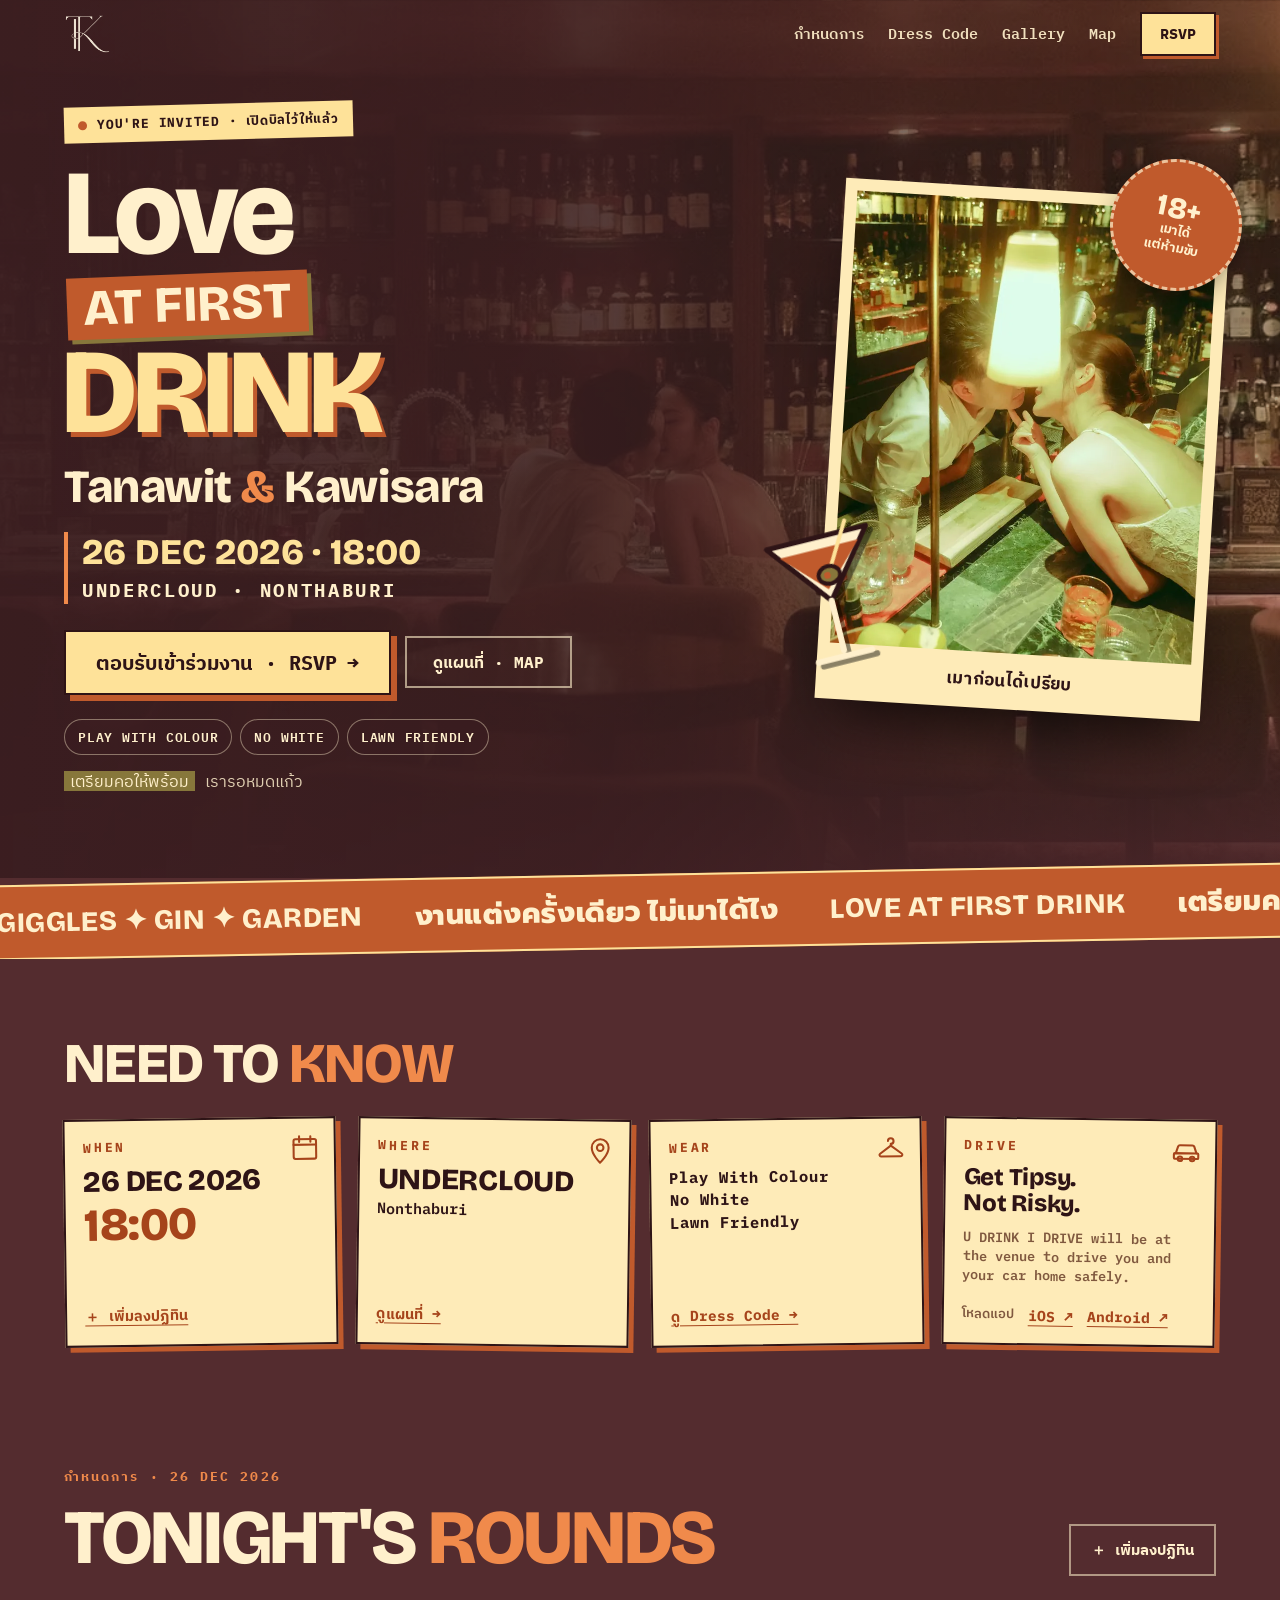
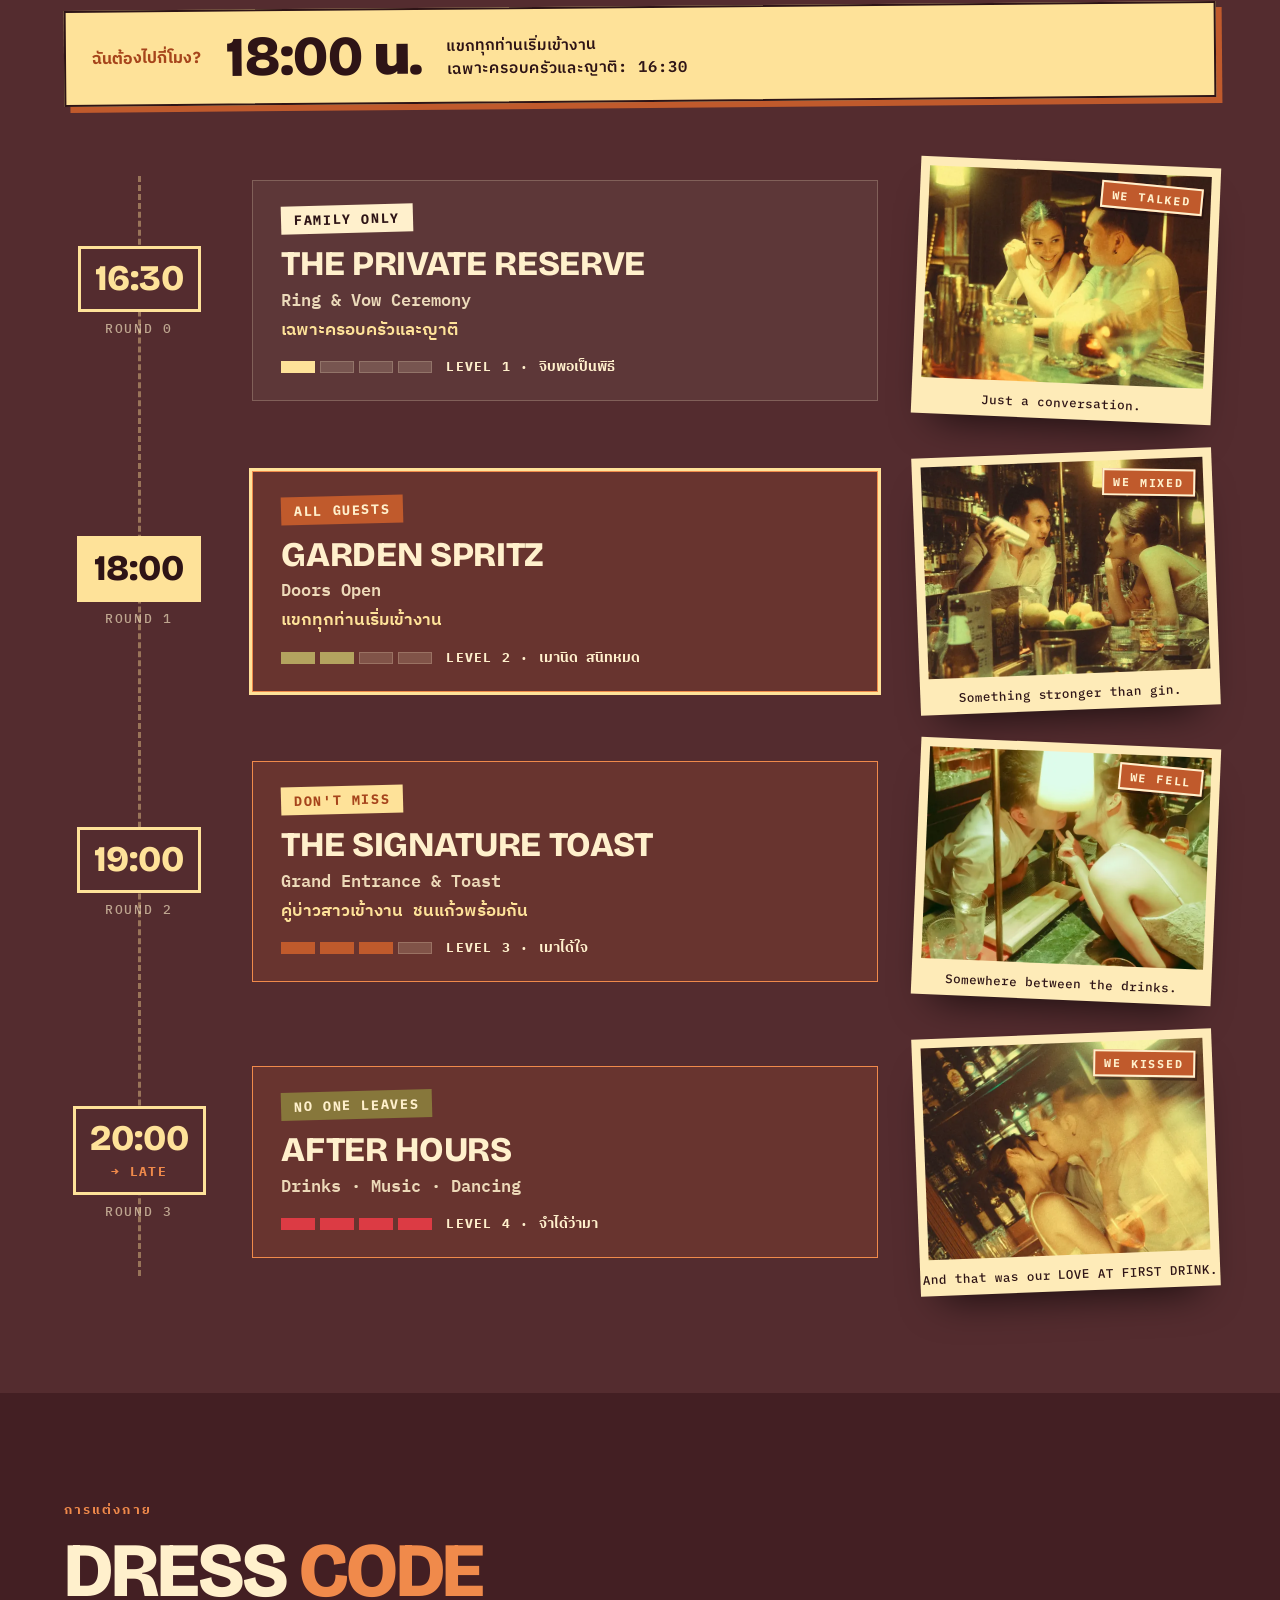
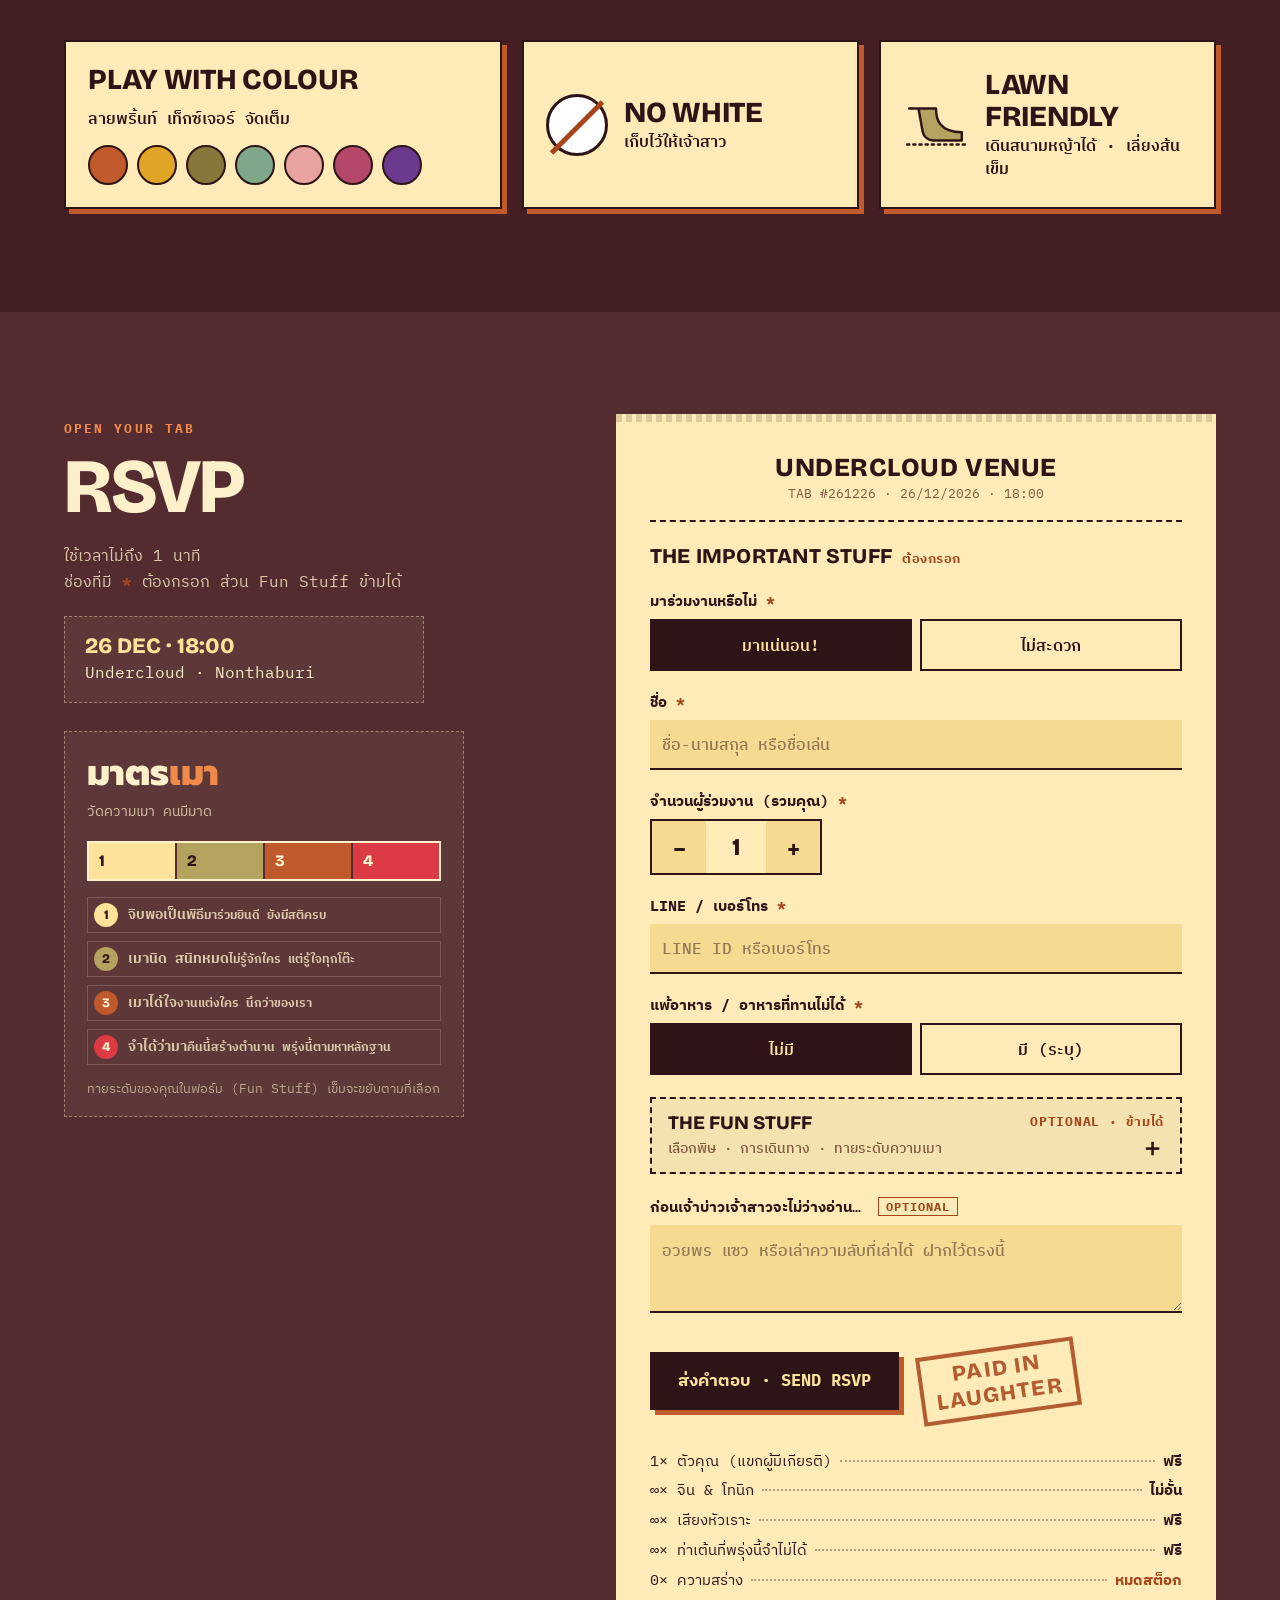
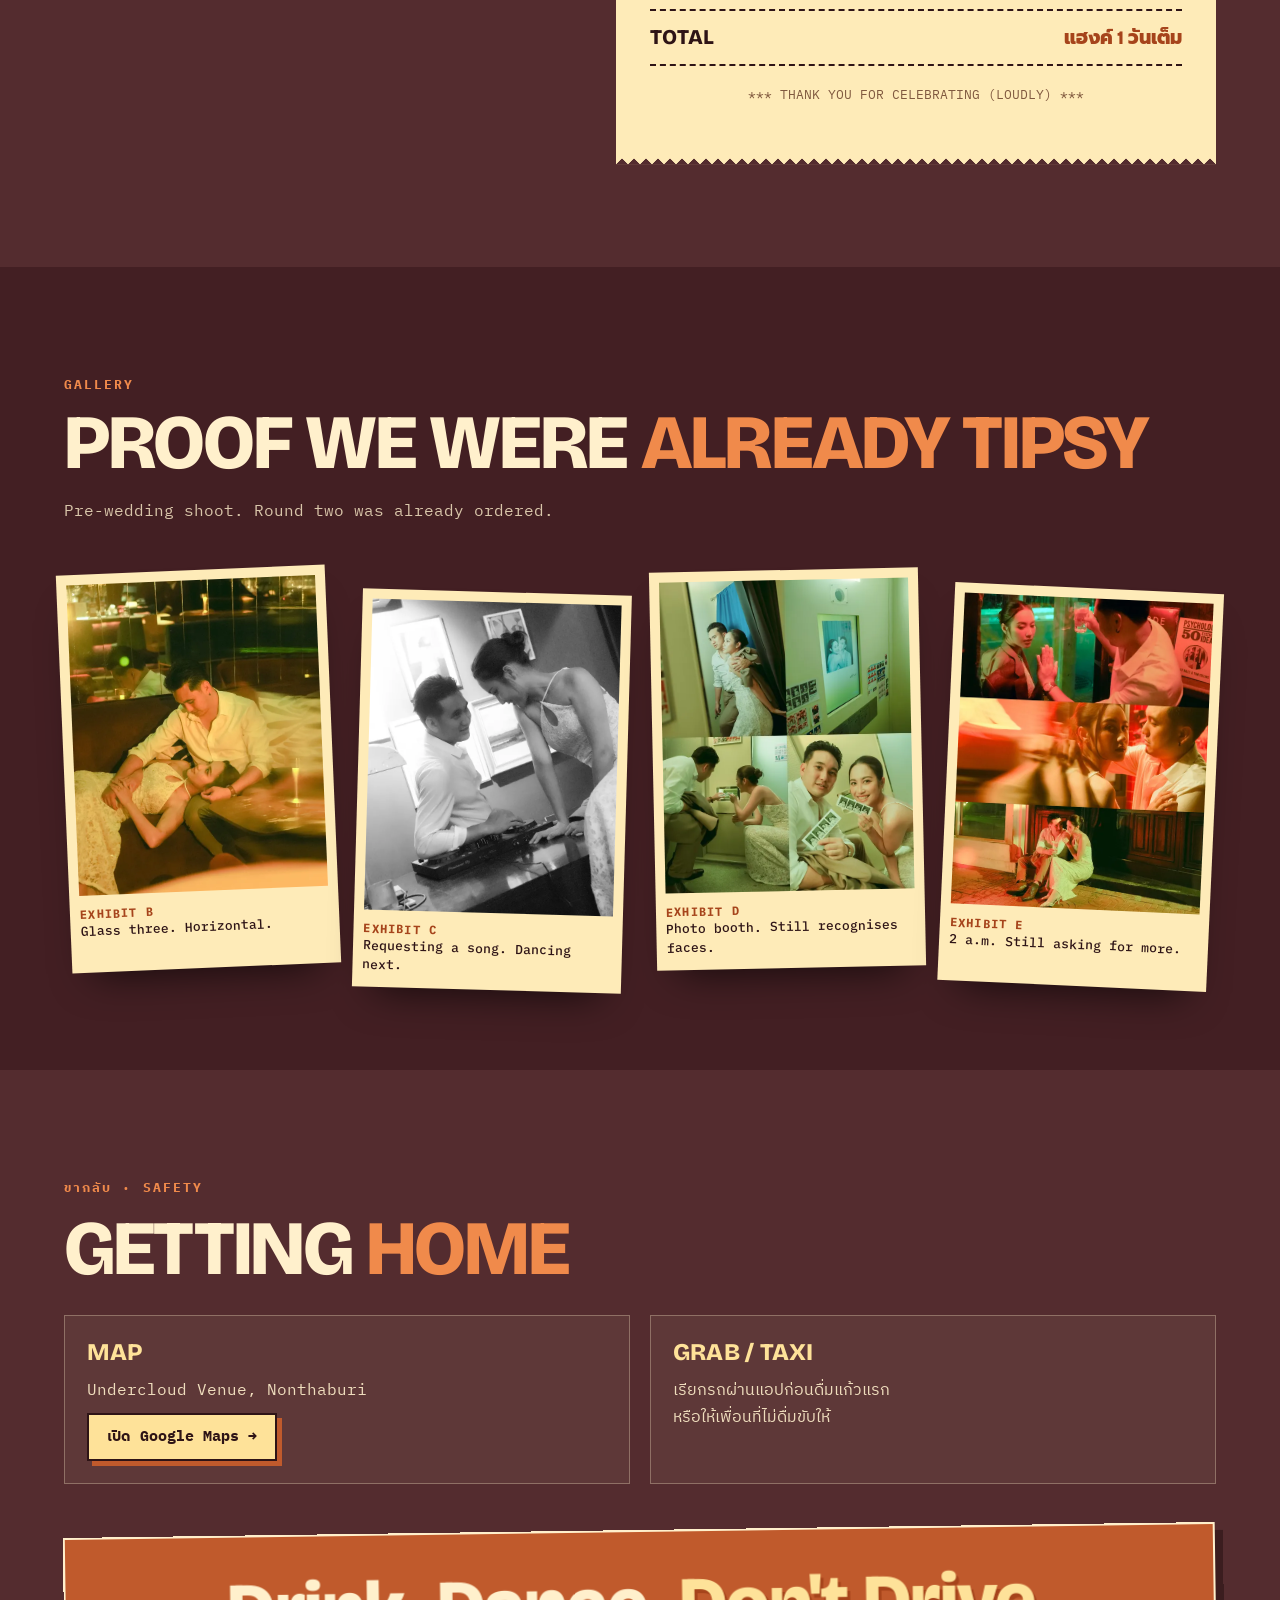
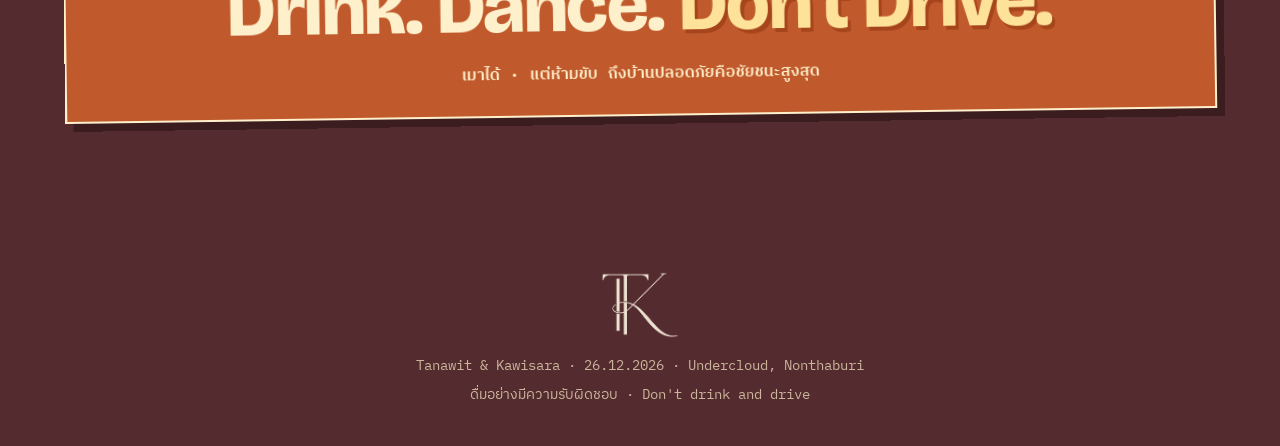
==== commit eebceb29: "Ver3.0 Changes Form" ====
--- a/index.html
+++ b/index.html
@@ -11,8 +11,8 @@
 <meta property="og:type" content="website">
 <meta property="og:title" content="Love AT FIRST DRINK — Tanawit &amp; Kawisara">
 <meta property="og:description" content="26 DEC 2026 · 18:00 · Undercloud, Nonthaburi · ตอบรับเข้าร่วมงาน · เมาได้ แต่ห้ามขับ">
-<meta property="og:url" content="https://ifirst23.github.io/LoveAtFirstDrink/">
-<meta property="og:image" content="https://ifirst23.github.io/LoveAtFirstDrink/assets/img/og.jpg">
+<meta property="og:url" content="https://jet-first.wedding/">
+<meta property="og:image" content="https://jet-first.wedding/assets/img/og.jpg">
 <meta property="og:image:width" content="1200"><meta property="og:image:height" content="630">
 <meta name="twitter:card" content="summary_large_image">
 <link rel="icon" href="favicon.ico" sizes="any">
@@ -126,7 +126,7 @@
         <h3 class="rd">THE PRIVATE RESERVE</h3>
         <p class="sb">Ring &amp; Vow Ceremony</p>
         <p class="th">เฉพาะครอบครัวและญาติ</p>
-        <div class="lvl" style="--c:var(--gold)"><div class="bars"><i class="on"></i><i></i><i></i><i></i></div><span>LEVEL 1 · <b>คอไม่แข็ง แถมแฮงค์นาน</b></span></div></div>
+        <div class="lvl" style="--c:var(--gold)"><div class="bars"><i class="on"></i><i></i><i></i><i></i></div><span>LEVEL 1 · <b>จิบพอเป็นพิธี</b></span></div></div>
       <figure class="pic reveal"><img loading="lazy" src="assets/img/gaze-sm.webp" srcset="assets/img/gaze-sm.webp 640w, assets/img/gaze.webp 1200w" sizes="(max-width:640px) 80vw, 300px" alt="คู่บ่าวสาวสบตากันที่บาร์" width="1200" height="1500" style="object-position:50% 36%"><span class="pic__tag">WE TALKED</span><figcaption>Just a conversation.</figcaption></figure>
     </li>
 
@@ -136,7 +136,7 @@
         <h3 class="rd">GARDEN SPRITZ</h3>
         <p class="sb">Doors Open</p>
         <p class="th">แขกทุกท่านเริ่มเข้างาน</p>
-        <div class="lvl" style="--c:var(--olv-l)"><div class="bars"><i class="on"></i><i class="on"></i><i></i><i></i></div><span>LEVEL 2 · <b>ไม่เมา แค่ไม่เหมือนเดิม</b></span></div></div>
+        <div class="lvl" style="--c:var(--olv-l)"><div class="bars"><i class="on"></i><i class="on"></i><i></i><i></i></div><span>LEVEL 2 · <b>เมานิด สนิทหมด</b></span></div></div>
       <figure class="pic reveal"><img loading="lazy" src="assets/img/bar-sm.webp" srcset="assets/img/bar-sm.webp 640w, assets/img/bar.webp 1200w" sizes="(max-width:640px) 80vw, 300px" alt="คู่บ่าวสาวคุยกันที่บาร์ ขณะเชฟเขย่าค็อกเทล" width="1200" height="1500" style="object-position:50% 64%"><span class="pic__tag">WE MIXED</span><figcaption>Something stronger than gin.</figcaption></figure>
     </li>
 
@@ -146,7 +146,7 @@
         <h3 class="rd">THE SIGNATURE TOAST</h3>
         <p class="sb">Grand Entrance &amp; Toast</p>
         <p class="th">คู่บ่าวสาวเข้างาน ชนแก้วพร้อมกัน</p>
-        <div class="lvl" style="--c:var(--org)"><div class="bars"><i class="on"></i><i class="on"></i><i class="on"></i><i></i></div><span>LEVEL 3 · <b>ทั้งคืนยังได้</b></span></div></div>
+        <div class="lvl" style="--c:var(--org)"><div class="bars"><i class="on"></i><i class="on"></i><i class="on"></i><i></i></div><span>LEVEL 3 · <b>เมาได้ใจ</b></span></div></div>
       <figure class="pic reveal"><img loading="lazy" src="assets/img/lamp-sm.webp" srcset="assets/img/lamp-sm.webp 640w, assets/img/lamp.webp 1200w" sizes="(max-width:640px) 80vw, 300px" alt="คู่บ่าวสาวจูบกันข้างโคมไฟ" width="1200" height="1500" style="object-position:50% 60%"><span class="pic__tag">WE FELL</span><figcaption>Somewhere between the drinks.</figcaption></figure>
     </li>
 
@@ -155,7 +155,7 @@
       <div class="card"><span class="who who--ol">NO ONE LEAVES</span>
         <h3 class="rd">AFTER HOURS</h3>
         <p class="sb">Drinks · Music · Dancing</p>
-        <div class="lvl" style="--c:var(--crim)"><div class="bars"><i class="on"></i><i class="on"></i><i class="on"></i><i class="on"></i></div><span>LEVEL 4 · <b>อ้วกไม่นับ หลับเป็นแพ้</b></span></div></div>
+        <div class="lvl" style="--c:var(--crim)"><div class="bars"><i class="on"></i><i class="on"></i><i class="on"></i><i class="on"></i></div><span>LEVEL 4 · <b>จำได้ว่ามา</b></span></div></div>
       <figure class="pic reveal"><img loading="lazy" src="assets/img/disco-sm.webp" srcset="assets/img/disco-sm.webp 640w, assets/img/disco.webp 1200w" sizes="(max-width:640px) 80vw, 300px" alt="คู่บ่าวสาวจูบกันที่บาร์" width="1200" height="1500" style="object-position:50% 36%"><span class="pic__tag">WE KISSED</span><figcaption>And that was our LOVE AT FIRST DRINK.</figcaption></figure>
     </li>
   </ol>
@@ -196,17 +196,17 @@
     <h3 class="mtr__h" id="mtr-h">มาตร<em>เมา</em></h3>
     <p class="mtr__s">วัดความเมา คนมีมาด</p>
     <div class="mtr__bar" id="mtr-bar" role="img" aria-label="มาตรวัดความเมา 4 ระดับ เข็มขยับตามที่คุณเลือกในฟอร์ม">
-      <i style="flex:25;--c:var(--gold);--t:#2E1416">1</i>
-      <i style="flex:25;--c:var(--olv-l);--t:#2E1416">2</i>
-      <i style="flex:30;--c:var(--org);--t:#FFF0CC">3</i>
-      <i style="flex:20;--c:var(--crim);--t:#FFF0CC">4</i>
-      <span class="mtr__pin" id="mtr-pin" style="left:90%"></span>
+      <i style="--c:var(--gold);--t:#2E1416">1</i>
+      <i style="--c:var(--olv-l);--t:#2E1416">2</i>
+      <i style="--c:var(--org);--t:#FFF0CC">3</i>
+      <i style="--c:var(--crim);--t:#FFF0CC">4</i>
+      <span class="mtr__pin" id="mtr-pin" style="left:12.5%" hidden></span>
     </div>
     <ol class="mtr__list" id="mtr-list">
-      <li data-n="1" style="--c:var(--gold);--t:#2E1416">คอไม่แข็ง แถมแฮงค์นาน</li>
-      <li data-n="2" style="--c:var(--olv-l);--t:#2E1416">ไม่เมา แค่ไม่เหมือนเดิม</li>
-      <li data-n="3" style="--c:var(--org);--t:#FFF0CC">ทั้งคืนยังได้</li>
-      <li data-n="4" style="--c:var(--crim);--t:#FFF0CC" class="is-on">อ้วกไม่นับ หลับเป็นแพ้</li>
+      <li data-n="1" style="--c:var(--gold);--t:#2E1416"><span><b>จิบพอเป็นพิธี</b><small>มาร่วมยินดี ยังมีสติครบ</small></span></li>
+      <li data-n="2" style="--c:var(--olv-l);--t:#2E1416"><span><b>เมานิด สนิทหมด</b><small>ไม่รู้จักใคร แต่รู้ใจทุกโต๊ะ</small></span></li>
+      <li data-n="3" style="--c:var(--org);--t:#FFF0CC"><span><b>เมาได้ใจ</b><small>งานแต่งใคร นึกว่าของเรา</small></span></li>
+      <li data-n="4" style="--c:var(--crim);--t:#FFF0CC"><span><b>จำได้ว่ามา</b><small>คืนนี้สร้างตำนาน พรุ่งนี้ตามหาหลักฐาน</small></span></li>
     </ol>
     <p class="mtr__hint">ทายระดับของคุณในฟอร์ม (Fun Stuff) เข็มจะขยับตามที่เลือก</p>
   </aside>
@@ -244,33 +244,72 @@
       </div>
 
       <details class="fun" data-yes>
-        <summary><span class="fun__t">THE FUN STUFF</span><span class="fun__o">OPTIONAL · ข้ามได้</span><span class="fun__d">เลือกพิษ · ขากลับ · ทายระดับความเมา</span></summary>
+        <summary><span class="fun__t">THE FUN STUFF</span><span class="fun__o">OPTIONAL · ข้ามได้</span><span class="fun__d">เลือกพิษ · การเดินทาง · ทายระดับความเมา</span></summary>
         <div class="fun__b">
           <fieldset class="f"><legend class="lb">Your Poison</legend>
-            <div class="opts"><label><input type="radio" name="drink" value="Gin"><span>Gin</span></label><label><input type="radio" name="drink" value="Whisky"><span>Whisky</span></label><label><input type="radio" name="drink" value="Wine"><span>Wine</span></label><label><input type="radio" name="drink" value="Beer"><span>Beer</span></label><label><input type="radio" name="drink" value="Mocktail"><span>Mocktail — Sober but Dangerous</span></label></div></fieldset>
-
-          <fieldset class="f"><legend class="lb">Ride Home</legend>
-            <div class="opts"><label><input type="radio" name="ride" value="ride-hail"><span>Grab / Taxi</span></label><label><input type="radio" name="ride" value="sober-friend"><span>เพื่อนที่ไม่ดื่มขับให้</span></label><label><input type="radio" name="ride" value="hotel"><span>พักใกล้ๆ</span></label><label><input type="radio" name="ride" value="unsure"><span>ยังไม่แน่ใจ</span></label></div></fieldset>
-
-          <div class="f mt"><label class="lb" for="f-ready">Drunk-o-Meter Prediction · <output id="f-rl" for="f-ready">อ้วกไม่นับ หลับเป็นแพ้</output></label><input id="f-ready" name="readiness" type="range" min="0" max="100" value="90"><div class="sc" aria-hidden="true"><span>LV 1</span><span>LV 2</span><span>LV 3</span><span>LV 4</span></div></div>
+            <div class="opts opts--pick" id="opts-drink">
+              <label><input type="radio" name="drink" value="Gin"><span><b>Gin</b><small>สายหอม พร้อมโยก</small></span></label>
+              <label><input type="radio" name="drink" value="Whisky"><span><b>Whisky</b><small>คุยลึก ดึกได้</small></span></label>
+              <label><input type="radio" name="drink" value="Wine"><span><b>Wine</b><small>จิบสวย รวยคารม</small></span></label>
+              <label><input type="radio" name="drink" value="Beer"><span><b>Beer</b><small>ชนง่าย คุยได้ทุกโต๊ะ</small></span></label>
+              <label><input type="radio" name="drink" value="H₂O"><span><b>H₂O</b><small>ใส ๆ ก็เต้นได้</small></span></label>
+              <label><input type="radio" name="drink" value="เอามาเอง"><span><b>เอามาเอง</b><small>รสนิยมส่วนตัว พกความนัวมาเอง</small></span></label>
+            </div></fieldset>
+
+          <fieldset class="f"><legend class="lb">การเดินทาง</legend>
+            <div class="opts opts--mk" id="opts-ride">
+              <label><input type="radio" name="ride" value="รถส่วนตัว ขับมาเอง - ขับกลับเอง"><span>รถส่วนตัว ขับมาเอง - ขับกลับเอง</span></label>
+              <label><input type="radio" name="ride" value="รถส่วนตัว มีคนขับรถ"><span>รถส่วนตัว มีคนขับรถ</span></label>
+              <label><input type="radio" name="ride" value="รถส่วนตัว ขับมาเอง - กลับ U Drink I Drive"><span>รถส่วนตัว ขับมาเอง - กลับ U Drink I Drive</span></label>
+              <label><input type="radio" name="ride" value="เรียก Grab / Taxi"><span>เรียก Grab / Taxi</span></label>
+              <label><input type="radio" name="ride" value="มากับเพื่อน กลับกับเพื่อน"><span>มากับเพื่อน กลับกับเพื่อน</span></label>
+              <label><input type="radio" name="ride" value="มากับเพื่อน กลับกับใครก็ได้"><span>มากับเพื่อน กลับกับใครก็ได้</span></label>
+            </div>
+            <div class="f mt2" id="plate-f" hidden><label for="f-plate">ทะเบียนรถ <span class="opt">OPTIONAL</span></label>
+              <input id="f-plate" name="plate" type="text" maxlength="40" autocomplete="off" placeholder="เช่น กท 1234 หรือ 1กข 2345" aria-describedby="h-plate">
+              <p class="help" id="h-plate">ไว้แจ้งทีมงานจอดรถให้สะดวกขึ้น</p></div>
+          </fieldset>
+
+          <div class="f mt" id="meter-f"><span class="lb" id="l-ready">Drunk-o-Meter Prediction</span>
+            <div class="mt__rd" id="f-rd" aria-live="polite" data-on="0">
+              <b class="mt__n"><span id="f-rl" aria-hidden="true">–</span><span class="sr" id="f-rl-sr">ยังไม่ได้เลือก</span></b>
+              <span class="mt__d" id="f-rdesc"></span>
+              <button type="button" class="mt__x" id="f-rclr" aria-label="ล้างที่เลือก" hidden>×</button>
+            </div>
+            <div class="mt__w" id="f-slider" role="slider" tabindex="0" aria-labelledby="l-ready f-rl-sr" aria-valuemin="1" aria-valuemax="4" aria-valuetext="ยังไม่ได้เลือก">
+              <div class="mt__bar" aria-hidden="true"><i style="--c:var(--gold)"></i><i style="--c:var(--olv-l)"></i><i style="--c:var(--org)"></i><i style="--c:var(--crim)"></i></div>
+              <span class="mt__thumb is-unset" id="f-thumb" aria-hidden="true"></span></div>
+            <div class="sc" aria-hidden="true"><span>LV 1</span><span>LV 2</span><span>LV 3</span><span>LV 4</span></div></div>
+
+          <div class="f"><label class="lb" for="f-song">เพลงไหนขึ้น เป็นต้องลุก? <span class="opt">OPTIONAL</span></label>
+            <input id="f-song" name="song" type="text" maxlength="100" autocomplete="off" placeholder="ชื่อเพลง / ศิลปิน" aria-describedby="h-song">
+            <p class="help" id="h-song">ขอเพลงได้ ขอไมค์ต้องคุยกันอีกที</p></div>
         </div>
       </details>
 
-      <div class="f fun-msg"><label for="f-msg">Message to the Couple <span class="opt">OPTIONAL</span></label>
-        <textarea id="f-msg" name="message" rows="2" maxlength="300" placeholder="ฝากอะไรถึงคู่บ่าวสาวก็ได้"></textarea></div>
+      <div class="f fun-msg"><label for="f-msg">ก่อนเจ้าบ่าวเจ้าสาวจะไม่ว่างอ่าน… <span class="opt">OPTIONAL</span></label>
+        <textarea id="f-msg" name="message" rows="3" maxlength="300" placeholder="อวยพร แซว หรือเล่าความลับที่เล่าได้ ฝากไว้ตรงนี้"></textarea></div>
 
       <div class="submit"><button class="btn btn--submit" type="submit">ส่งคำตอบ · SEND RSVP</button><div class="stampx" aria-hidden="true">PAID IN<br>LAUGHTER</div></div>
       <p class="status" id="status" role="status" aria-live="polite" hidden></p>
     </form>
 
     <div class="done" id="done" hidden tabindex="-1">
-      <div class="stampx stampx--big" aria-hidden="true">PAID IN<br>LAUGHTER</div>
-      <h3 class="done__t done__t--yes">TAB CLOSED — เจอกัน!</h3>
+      <div class="bill" id="bill" hidden>
+        <div class="stampx stampx--big" aria-hidden="true">PAID IN<br>LAUGHTER</div>
+        <h3 class="bill__t">YOUR TAB IS OPEN <span aria-hidden="true">✓</span></h3>
+        <p class="bill__who" id="b-who"></p>
+        <div class="bill__hr" aria-hidden="true"></div>
+        <div class="bill__l" id="b-rows"></div>
+        <div class="bill__hr" aria-hidden="true"></div>
+        <p class="bill__tot"><b>ยอดรวม:</b> <em>แล้วเจอกัน 26 ธ.ค. ♡</em></p>
+      </div>
       <h3 class="done__t done__t--no">เสียดายจัง ขอบคุณที่แจ้งนะ</h3>
       <p class="done__p done__p--yes">เจอกัน 26 ธ.ค. 18:00 น. ที่ Undercloud อย่าลืมวางแผนขากลับ · เมาได้ แต่ห้ามขับ</p>
       <p class="done__p done__p--no">ถ้าแผนเปลี่ยน กลับมากรอกใหม่ได้เสมอ บาร์ยังเปิดรอ</p>
       <p class="done__preview" id="preview-note" hidden>โหมดตัวอย่าง: ยังไม่ได้เชื่อมต่อฐานข้อมูล ข้อมูลนี้ยังไม่ถูกบันทึก</p>
-      <div class="done__a"><a class="btn done__yes" data-gcal href="https://calendar.google.com/calendar/render?action=TEMPLATE&amp;text=Jet+%26+First+Wedding&amp;dates=20261226T110000Z%2F20261226T160000Z&amp;location=Undercloud+Venue%2C+Nonthaburi&amp;ctz=Asia%2FBangkok" target="_blank" rel="noopener">＋ เพิ่มลงปฏิทิน</a><button class="btn btn--cream" type="button" id="again">แก้ไขคำตอบ</button></div>
+      <p class="status" id="save-err" role="status" hidden></p>
+      <div class="done__a"><button class="btn done__save" type="button" id="save-bill">เซฟบิลไว้เจอกัน</button><a class="btn done__yes" data-gcal href="https://calendar.google.com/calendar/render?action=TEMPLATE&amp;text=Jet+%26+First+Wedding&amp;dates=20261226T110000Z%2F20261226T160000Z&amp;location=Undercloud+Venue%2C+Nonthaburi&amp;ctz=Asia%2FBangkok" target="_blank" rel="noopener">＋ เพิ่มลงปฏิทิน</a><button class="btn btn--cream" type="button" id="again">แก้ไขคำตอบ</button></div>
     </div>
 
     <ul class="items" aria-hidden="true">
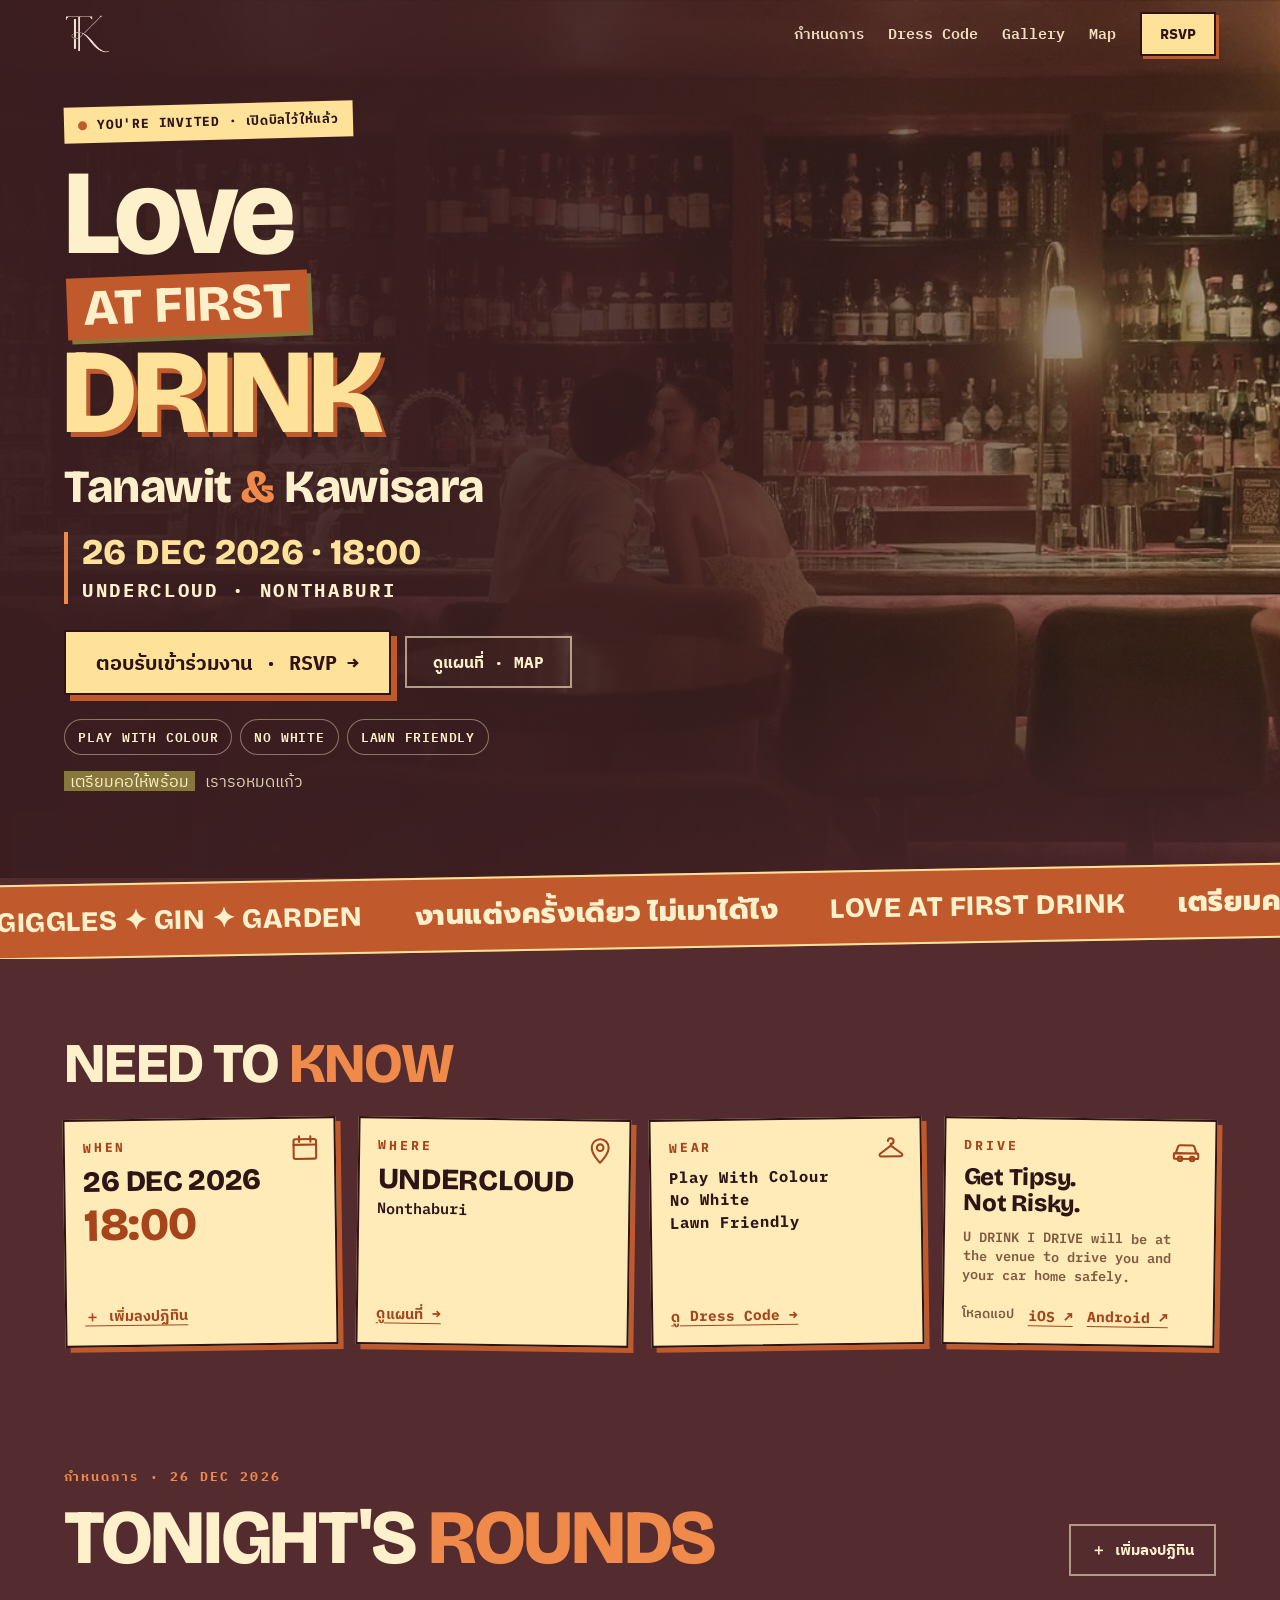
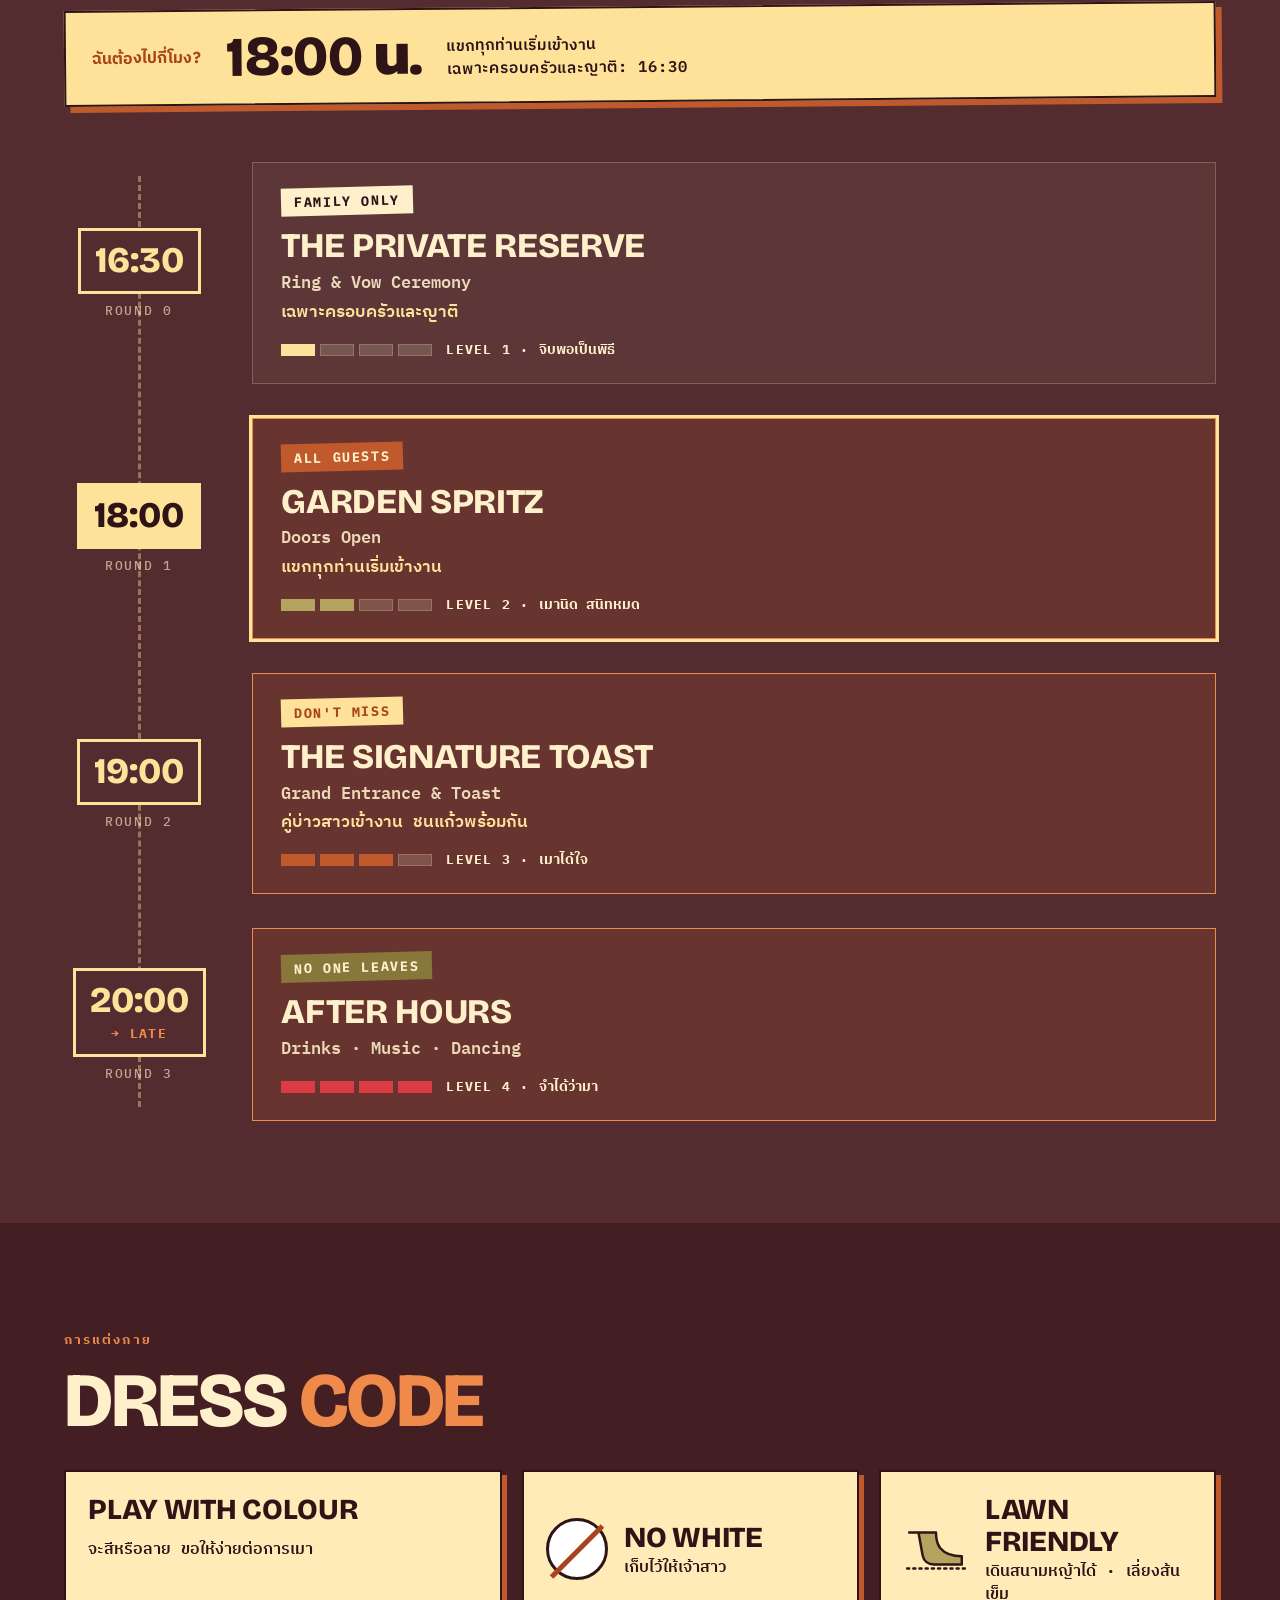
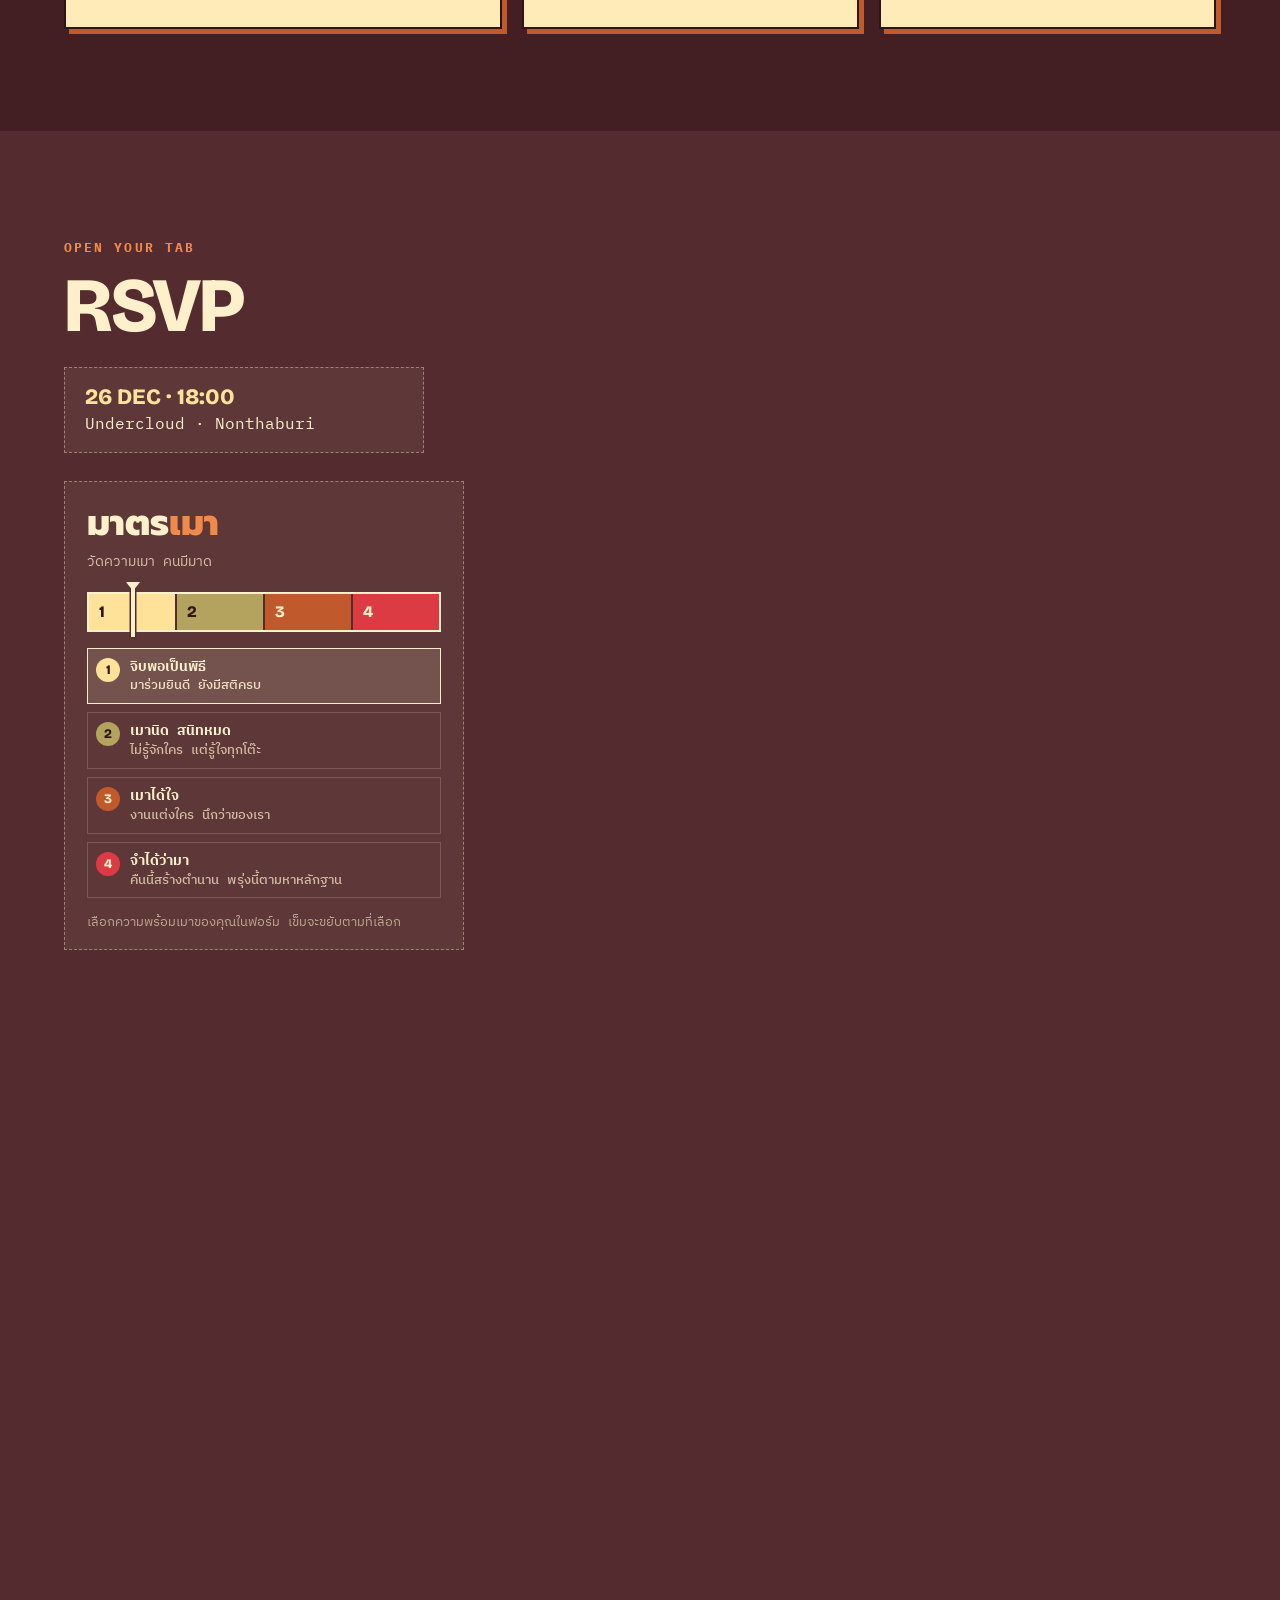
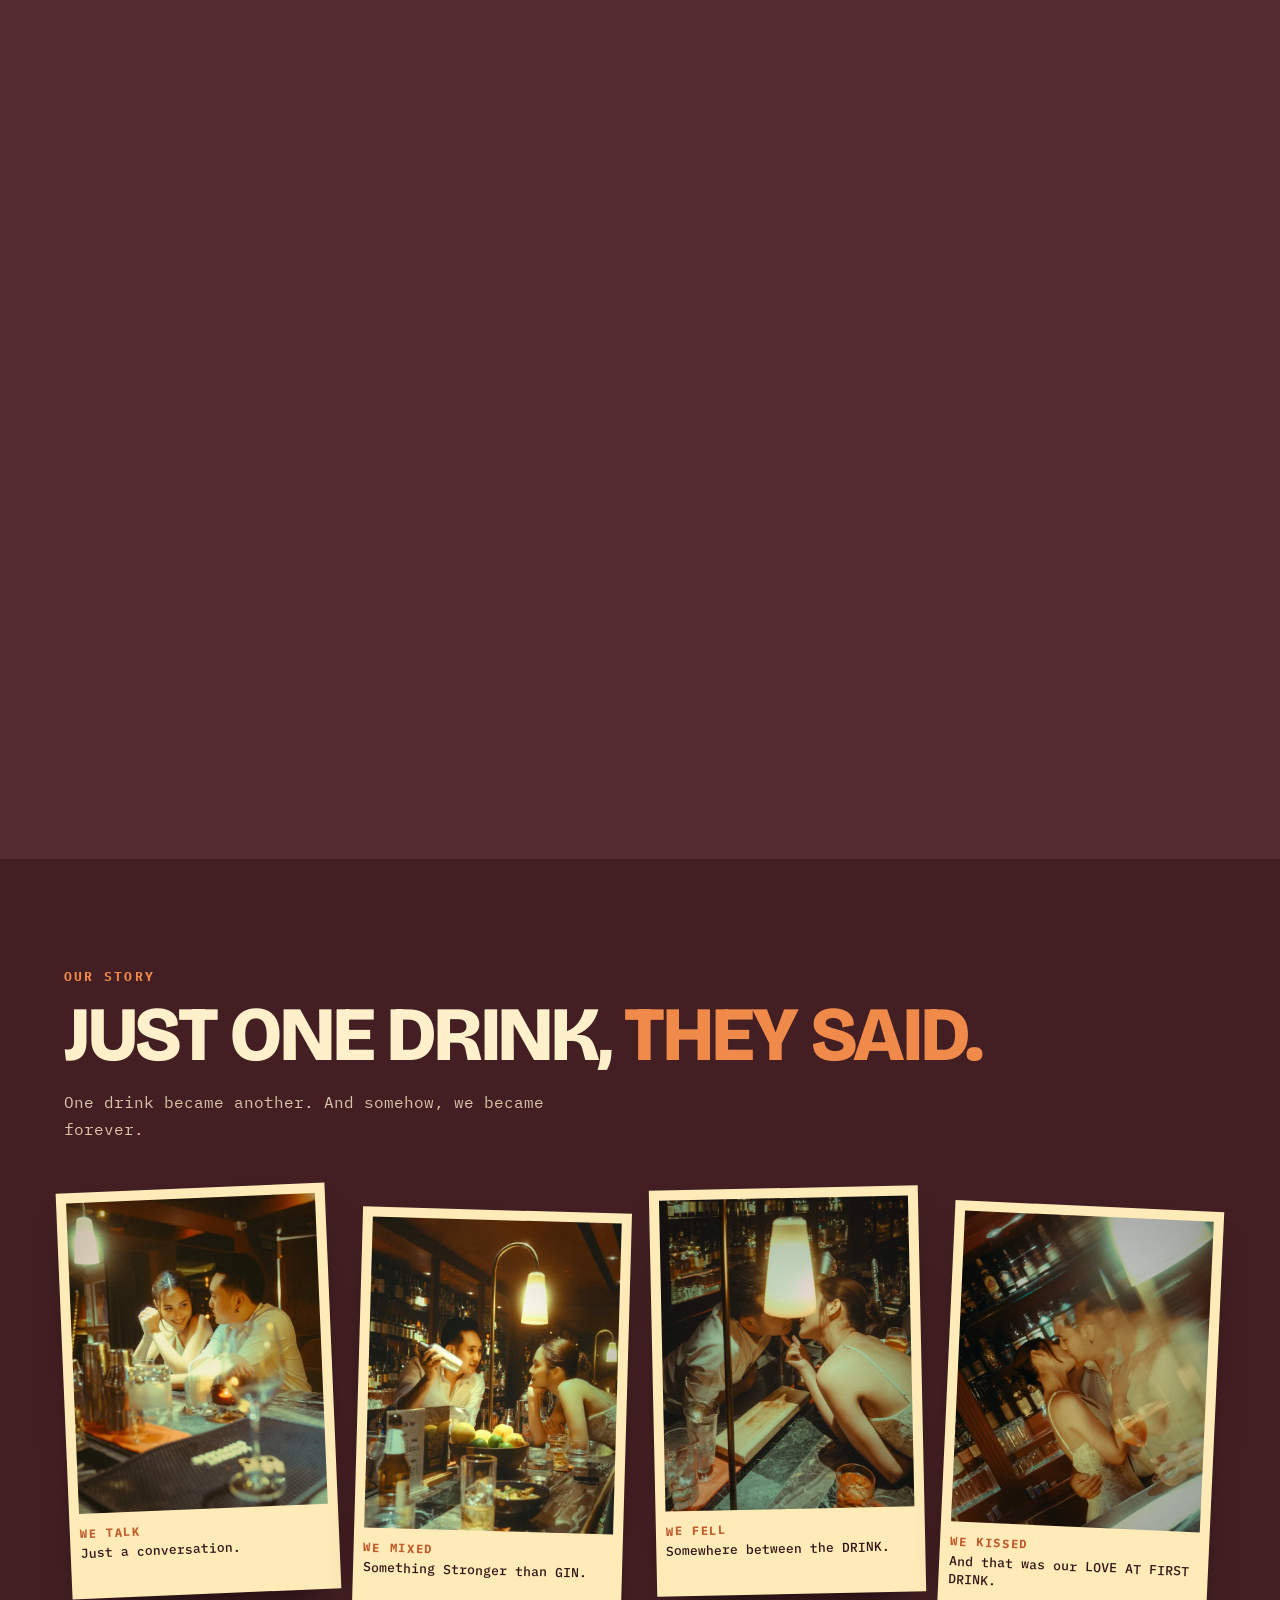
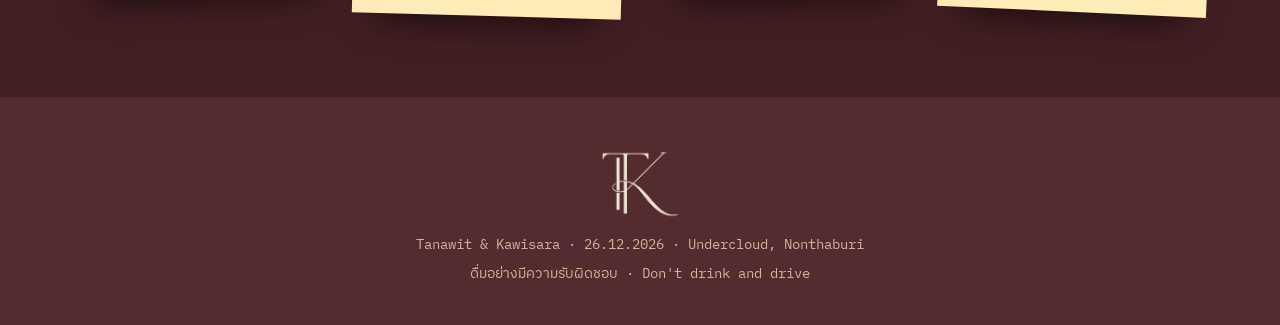
==== commit 5a03f30a: "Ver4.0 Update: RSVP form, OUR STORY section, Dress Code, hero (round 7-24)" ====
--- a/index.html
+++ b/index.html
@@ -32,7 +32,7 @@
     <a class="l" href="#agenda">กำหนดการ</a>
     <a class="l" href="#dress">Dress Code</a>
     <a class="l opt" href="#gallery">Gallery</a>
-    <a class="l opt" href="#home" data-mapnav>Map</a>
+    <a class="l opt" href="https://www.google.com/maps/search/?api=1&amp;query=Undercloud+Venue+Nonthaburi" target="_blank" rel="noopener" data-mapnav>Map</a>
     <a class="btn btn--nav" href="#rsvp">RSVP</a>
   </nav>
 </div></header>
@@ -57,11 +57,6 @@
       <ul class="pills" aria-label="Dress code"><li>Play With Colour</li><li>No White</li><li>Lawn Friendly</li></ul>
       <p class="hero__fun"><mark>เตรียมคอให้พร้อม</mark> เรารอหมดแก้ว</p>
     </div>
-    <div class="hero__pic">
-      <div class="sticker" aria-hidden="true"><div><b>18+</b>เมาได้<br>แต่ห้ามขับ</div></div>
-      <div class="ph"><img src="assets/img/lamp-sm.webp" srcset="assets/img/lamp-sm.webp 640w, assets/img/lamp.webp 1200w" sizes="(max-width:980px) 70vw, 400px" alt="คู่บ่าวสาวข้างโคมไฟที่บาร์" width="1200" height="1500" fetchpriority="high"><b>เมาก่อนได้เปรียบ</b></div>
-      <svg class="glass" viewBox="0 0 120 150" aria-hidden="true"><path d="M8 12h104L60 78z" fill="#FFF0CC" stroke="#2E1416" stroke-width="5" stroke-linejoin="round"/><path d="M19 24h82L60 66z" fill="#C05A2C"/><path d="M60 78v52M32 136h56" stroke="#FFF0CC" stroke-width="6" stroke-linecap="round" fill="none"/><path d="M92 2L64 50" stroke="#FEE299" stroke-width="4" stroke-linecap="round"/><ellipse cx="64" cy="52" rx="11" ry="9" fill="#87773B" stroke="#2E1416" stroke-width="4"/><circle cx="62" cy="52" r="3.4" fill="#C05A2C"/></svg>
-    </div>
   </div></div>
 </section>
 <div class="tk" aria-hidden="true"><div class="ticker"><div><span>GIGGLES ✦ GIN ✦ GARDEN</span><span>งานแต่งครั้งเดียว ไม่เมาได้ไง</span><span>LOVE AT FIRST DRINK</span><span>เตรียมคอให้พร้อม เรารอหมดแก้ว</span><span>เมาได้ ✦ แต่ห้ามขับ</span><span>GIGGLES ✦ GIN ✦ GARDEN</span><span>งานแต่งครั้งเดียว ไม่เมาได้ไง</span><span>LOVE AT FIRST DRINK</span><span>เตรียมคอให้พร้อม เรารอหมดแก้ว</span><span>เมาได้ ✦ แต่ห้ามขับ</span></div></div></div>
@@ -127,7 +122,6 @@
         <p class="sb">Ring &amp; Vow Ceremony</p>
         <p class="th">เฉพาะครอบครัวและญาติ</p>
         <div class="lvl" style="--c:var(--gold)"><div class="bars"><i class="on"></i><i></i><i></i><i></i></div><span>LEVEL 1 · <b>จิบพอเป็นพิธี</b></span></div></div>
-      <figure class="pic reveal"><img loading="lazy" src="assets/img/gaze-sm.webp" srcset="assets/img/gaze-sm.webp 640w, assets/img/gaze.webp 1200w" sizes="(max-width:640px) 80vw, 300px" alt="คู่บ่าวสาวสบตากันที่บาร์" width="1200" height="1500" style="object-position:50% 36%"><span class="pic__tag">WE TALKED</span><figcaption>Just a conversation.</figcaption></figure>
     </li>
 
     <li class="row row--all row--arrive">
@@ -137,7 +131,6 @@
         <p class="sb">Doors Open</p>
         <p class="th">แขกทุกท่านเริ่มเข้างาน</p>
         <div class="lvl" style="--c:var(--olv-l)"><div class="bars"><i class="on"></i><i class="on"></i><i></i><i></i></div><span>LEVEL 2 · <b>เมานิด สนิทหมด</b></span></div></div>
-      <figure class="pic reveal"><img loading="lazy" src="assets/img/bar-sm.webp" srcset="assets/img/bar-sm.webp 640w, assets/img/bar.webp 1200w" sizes="(max-width:640px) 80vw, 300px" alt="คู่บ่าวสาวคุยกันที่บาร์ ขณะเชฟเขย่าค็อกเทล" width="1200" height="1500" style="object-position:50% 64%"><span class="pic__tag">WE MIXED</span><figcaption>Something stronger than gin.</figcaption></figure>
     </li>
 
     <li class="row row--all">
@@ -147,7 +140,6 @@
         <p class="sb">Grand Entrance &amp; Toast</p>
         <p class="th">คู่บ่าวสาวเข้างาน ชนแก้วพร้อมกัน</p>
         <div class="lvl" style="--c:var(--org)"><div class="bars"><i class="on"></i><i class="on"></i><i class="on"></i><i></i></div><span>LEVEL 3 · <b>เมาได้ใจ</b></span></div></div>
-      <figure class="pic reveal"><img loading="lazy" src="assets/img/lamp-sm.webp" srcset="assets/img/lamp-sm.webp 640w, assets/img/lamp.webp 1200w" sizes="(max-width:640px) 80vw, 300px" alt="คู่บ่าวสาวจูบกันข้างโคมไฟ" width="1200" height="1500" style="object-position:50% 60%"><span class="pic__tag">WE FELL</span><figcaption>Somewhere between the drinks.</figcaption></figure>
     </li>
 
     <li class="row row--all">
@@ -156,7 +148,6 @@
         <h3 class="rd">AFTER HOURS</h3>
         <p class="sb">Drinks · Music · Dancing</p>
         <div class="lvl" style="--c:var(--crim)"><div class="bars"><i class="on"></i><i class="on"></i><i class="on"></i><i class="on"></i></div><span>LEVEL 4 · <b>จำได้ว่ามา</b></span></div></div>
-      <figure class="pic reveal"><img loading="lazy" src="assets/img/disco-sm.webp" srcset="assets/img/disco-sm.webp 640w, assets/img/disco.webp 1200w" sizes="(max-width:640px) 80vw, 300px" alt="คู่บ่าวสาวจูบกันที่บาร์" width="1200" height="1500" style="object-position:50% 36%"><span class="pic__tag">WE KISSED</span><figcaption>And that was our LOVE AT FIRST DRINK.</figcaption></figure>
     </li>
   </ol>
 </div></section>
@@ -168,8 +159,7 @@
   <div class="dr__g">
     <article class="dr dr--col">
       <h3>PLAY WITH COLOUR</h3>
-      <p>ลายพริ้นท์ เท็กซ์เจอร์ จัดเต็ม</p>
-      <ul class="sw" aria-hidden="true"><li style="--s:#C05A2C"></li><li style="--s:#E0A526"></li><li style="--s:#87773B"></li><li style="--s:#7FA88A"></li><li style="--s:#E8A3A0"></li><li style="--s:#B5476B"></li><li style="--s:#6B3A8F"></li></ul>
+      <p>จะสีหรือลาย ขอให้ง่ายต่อการเมา</p>
     </article>
     <article class="dr dr--no">
       <div class="nw" aria-hidden="true"></div>
@@ -188,7 +178,6 @@
   <div class="tabg__t">
     <span class="eyebrow">OPEN YOUR TAB</span>
     <h2 class="h2 reveal">RSVP</h2>
-    <p class="lead">ใช้เวลาไม่ถึง 1 นาที<br>ช่องที่มี <b class="req">*</b> ต้องกรอก ส่วน Fun Stuff ข้ามได้</p>
     <div class="note"><b>26 DEC · 18:00</b>Undercloud · Nonthaburi</div>
   </div>
 
@@ -208,7 +197,7 @@
       <li data-n="3" style="--c:var(--org);--t:#FFF0CC"><span><b>เมาได้ใจ</b><small>งานแต่งใคร นึกว่าของเรา</small></span></li>
       <li data-n="4" style="--c:var(--crim);--t:#FFF0CC"><span><b>จำได้ว่ามา</b><small>คืนนี้สร้างตำนาน พรุ่งนี้ตามหาหลักฐาน</small></span></li>
     </ol>
-    <p class="mtr__hint">ทายระดับของคุณในฟอร์ม (Fun Stuff) เข็มจะขยับตามที่เลือก</p>
+    <p class="mtr__hint">เลือกความพร้อมเมาของคุณในฟอร์ม เข็มจะขยับตามที่เลือก</p>
   </aside>
   </div>
 
@@ -219,8 +208,6 @@
       <input class="hp" type="text" name="website" tabindex="-1" autocomplete="off" aria-hidden="true">
 
       <div class="grp">
-        <h3 class="grp__t">THE IMPORTANT STUFF <small>ต้องกรอก</small></h3>
-
         <fieldset class="f"><legend class="lb">มาร่วมงานหรือไม่ <i class="req" aria-hidden="true">*</i></legend>
           <div class="opts opts--2"><label><input type="radio" name="attend" value="yes" checked><span>มาแน่นอน!</span></label><label><input type="radio" name="attend" value="no"><span>ไม่สะดวก</span></label></div></fieldset>
 
@@ -240,13 +227,10 @@
             <div class="opts opts--2"><label><input type="radio" name="diet" value="none" checked><span>ไม่มี</span></label><label><input type="radio" name="diet" value="yes"><span>มี (ระบุ)</span></label></div>
             <input id="f-diet" name="dietary" type="text" maxlength="120" placeholder="เช่น แพ้กุ้ง ไม่ทานเนื้อวัว" hidden aria-describedby="e-diet">
             <p class="err" id="e-diet" hidden>บอกหน่อยนะว่าแพ้/ทานอะไรไม่ได้</p></fieldset>
-        </div>
-      </div>
-
-      <details class="fun" data-yes>
-        <summary><span class="fun__t">THE FUN STUFF</span><span class="fun__o">OPTIONAL · ข้ามได้</span><span class="fun__d">เลือกพิษ · การเดินทาง · ทายระดับความเมา</span></summary>
-        <div class="fun__b">
-          <fieldset class="f"><legend class="lb">Your Poison</legend>
+
+          <p class="grp__note">เลือกเครื่องดื่ม · การเดินทาง · เตรียมพร้อมความเมา</p>
+
+          <fieldset class="f"><legend class="lb">เลือกเครื่องดื่ม</legend>
             <div class="opts opts--pick" id="opts-drink">
               <label><input type="radio" name="drink" value="Gin"><span><b>Gin</b><small>สายหอม พร้อมโยก</small></span></label>
               <label><input type="radio" name="drink" value="Whisky"><span><b>Whisky</b><small>คุยลึก ดึกได้</small></span></label>
@@ -270,7 +254,7 @@
               <p class="help" id="h-plate">ไว้แจ้งทีมงานจอดรถให้สะดวกขึ้น</p></div>
           </fieldset>
 
-          <div class="f mt" id="meter-f"><span class="lb" id="l-ready">Drunk-o-Meter Prediction</span>
+          <div class="f mt" id="meter-f"><span class="lb" id="l-ready">มาตรเมา (วัดความเมา คนมีมาด)</span>
             <div class="mt__rd" id="f-rd" aria-live="polite" data-on="0">
               <b class="mt__n"><span id="f-rl" aria-hidden="true">–</span><span class="sr" id="f-rl-sr">ยังไม่ได้เลือก</span></b>
               <span class="mt__d" id="f-rdesc"></span>
@@ -285,18 +269,18 @@
             <input id="f-song" name="song" type="text" maxlength="100" autocomplete="off" placeholder="ชื่อเพลง / ศิลปิน" aria-describedby="h-song">
             <p class="help" id="h-song">ขอเพลงได้ ขอไมค์ต้องคุยกันอีกที</p></div>
         </div>
-      </details>
+      </div>
 
       <div class="f fun-msg"><label for="f-msg">ก่อนเจ้าบ่าวเจ้าสาวจะไม่ว่างอ่าน… <span class="opt">OPTIONAL</span></label>
-        <textarea id="f-msg" name="message" rows="3" maxlength="300" placeholder="อวยพร แซว หรือเล่าความลับที่เล่าได้ ฝากไว้ตรงนี้"></textarea></div>
-
-      <div class="submit"><button class="btn btn--submit" type="submit">ส่งคำตอบ · SEND RSVP</button><div class="stampx" aria-hidden="true">PAID IN<br>LAUGHTER</div></div>
+        <textarea id="f-msg" name="message" rows="3" maxlength="300" placeholder="อวยพร แซว หรือ อยากบอกอะไรกับบ่าว-สาว ฝากไว้ตรงนี้"></textarea></div>
+
+      <div class="submit"><button class="btn btn--submit" type="submit">ส่งคำตอบ · SEND RSVP</button><div class="stampx" aria-hidden="true">PAID WITH<br>LOVE</div></div>
       <p class="status" id="status" role="status" aria-live="polite" hidden></p>
     </form>
 
     <div class="done" id="done" hidden tabindex="-1">
       <div class="bill" id="bill" hidden>
-        <div class="stampx stampx--big" aria-hidden="true">PAID IN<br>LAUGHTER</div>
+        <div class="stampx stampx--big" aria-hidden="true">PAID WITH<br>LOVE</div>
         <h3 class="bill__t">YOUR TAB IS OPEN <span aria-hidden="true">✓</span></h3>
         <p class="bill__who" id="b-who"></p>
         <div class="bill__hr" aria-hidden="true"></div>
@@ -327,41 +311,17 @@
 
 <!-- ============ GALLERY ============ -->
 <section class="evsec" id="gallery"><div class="wrap">
-  <span class="eyebrow">GALLERY</span>
-  <h2 class="h2 reveal">PROOF WE WERE <em>ALREADY TIPSY</em></h2>
-  <p class="lead">Pre-wedding shoot. Round two was already ordered.</p>
+  <span class="eyebrow">OUR STORY</span>
+  <h2 class="h2 reveal">JUST ONE DRINK, <em>THEY SAID.</em></h2>
+  <p class="lead">One drink became another. And somehow, we became forever.</p>
   <div class="ev__row">
-    <figure class="reveal"><img loading="lazy" src="assets/img/couch-sm.webp" srcset="assets/img/couch-sm.webp 640w, assets/img/couch.webp 1200w" sizes="(max-width:980px) 45vw, 300px" alt="เจ้าสาวนอนบนโซฟา เจ้าบ่าวนั่งข้างๆ" width="1200" height="1500"><figcaption><b>EXHIBIT B</b>Glass three. Horizontal.</figcaption></figure>
-    <figure class="reveal"><img loading="lazy" src="assets/img/dj-sm.webp" srcset="assets/img/dj-sm.webp 640w, assets/img/dj.webp 1200w" sizes="(max-width:980px) 45vw, 300px" alt="คู่บ่าวสาวข้างเครื่องเล่นดีเจ (ขาวดำ)" width="1200" height="1500"><figcaption><b>EXHIBIT C</b>Requesting a song. Dancing next.</figcaption></figure>
-    <figure class="reveal"><img loading="lazy" src="assets/img/booth-sm.webp" srcset="assets/img/booth-sm.webp 640w, assets/img/booth.webp 1200w" sizes="(max-width:980px) 45vw, 300px" alt="คู่บ่าวสาวที่ตู้ถ่ายสติกเกอร์" width="1200" height="1500"><figcaption><b>EXHIBIT D</b>Photo booth. Still recognises faces.</figcaption></figure>
-    <figure class="reveal"><img loading="lazy" src="assets/img/window-sm.webp" srcset="assets/img/window-sm.webp 640w, assets/img/window.webp 1200w" sizes="(max-width:980px) 45vw, 300px" alt="ภาพต่อกันสามช็อตของคู่บ่าวสาวข้างหน้าต่าง" width="1200" height="1500"><figcaption><b>EXHIBIT E</b>2 a.m. Still asking for more.</figcaption></figure>
-  </div>
-</div></section>
-
-<!-- ============ GETTING HOME / SAFETY ============ -->
-<section class="homesec" id="home"><div class="wrap">
-  <span class="eyebrow">ขากลับ · SAFETY</span>
-  <h2 class="h2 reveal">GETTING <em>HOME</em></h2>
-  <div class="hm__g">
-    <article class="hm">
-      <h3>MAP</h3>
-      <p>Undercloud Venue, Nonthaburi</p>
-      <a class="btn btn--sm" data-map href="https://www.google.com/maps/search/?api=1&amp;query=Undercloud+Venue+Nonthaburi" target="_blank" rel="noopener">เปิด Google Maps →</a>
-    </article>
-    <article class="hm">
-      <h3>GRAB / TAXI</h3>
-      <p>เรียกรถผ่านแอปก่อนดื่มแก้วแรก<br>หรือให้เพื่อนที่ไม่ดื่มขับให้</p>
-    </article>
-    <article class="hm" id="parking" hidden>
-      <h3>PARKING</h3>
-      <p id="parking-note"></p>
-    </article>
-  </div>
-  <div class="dont">
-    <p class="dont__t">Drink. Dance. <span>Don't Drive.</span></p>
-    <p class="dont__s">เมาได้ · แต่ห้ามขับ ถึงบ้านปลอดภัยคือชัยชนะสูงสุด</p>
-  </div>
-</div></section>
+    <figure class="pic reveal"><img loading="lazy" src="assets/img/gaze-sm.webp" srcset="assets/img/gaze-sm.webp 640w, assets/img/gaze.webp 1200w" sizes="(max-width:980px) 45vw, 300px" alt="คู่บ่าวสาวสบตากันที่บาร์" width="1200" height="1500" style="object-position:50% 50%"><span class="pic__tag">WE TALK</span><figcaption>Just a conversation.</figcaption></figure>
+    <figure class="pic reveal"><img loading="lazy" src="assets/img/bar-sm.webp" srcset="assets/img/bar-sm.webp 640w, assets/img/bar.webp 1200w" sizes="(max-width:980px) 45vw, 300px" alt="คู่บ่าวสาวคุยกันที่บาร์ ขณะเชฟเขย่าค็อกเทล" width="1200" height="1500" style="object-position:50% 50%"><span class="pic__tag">WE MIXED</span><figcaption>Something Stronger than GIN.</figcaption></figure>
+    <figure class="pic reveal"><img loading="lazy" src="assets/img/lamp-sm.webp" srcset="assets/img/lamp-sm.webp 640w, assets/img/lamp.webp 1200w" sizes="(max-width:980px) 45vw, 300px" alt="คู่บ่าวสาวจูบกันข้างโคมไฟ" width="1200" height="1500" style="object-position:50% 50%"><span class="pic__tag">WE FELL</span><figcaption>Somewhere between the DRINK.</figcaption></figure>
+    <figure class="pic reveal"><img loading="lazy" src="assets/img/disco-sm.webp" srcset="assets/img/disco-sm.webp 640w, assets/img/disco.webp 1200w" sizes="(max-width:980px) 45vw, 300px" alt="คู่บ่าวสาวจูบกันที่บาร์" width="1200" height="1500" style="object-position:50% 50%"><span class="pic__tag">WE KISSED</span><figcaption>And that was our LOVE AT FIRST DRINK.</figcaption></figure>
+  </div>
+</div></section>
+
 </main>
 
 <footer class="ft"><img src="assets/img/logo-cream.png" alt="TK" width="82" height="70"><div>Tanawit &amp; Kawisara · 26.12.2026 · Undercloud, Nonthaburi</div><div class="ft__s">ดื่มอย่างมีความรับผิดชอบ · Don't drink and drive</div></footer>
--- a/assets/css/style.css
+++ b/assets/css/style.css
@@ -60,7 +60,7 @@
 .hero__bg{position:absolute;inset:0;z-index:-2;background:url(../img/wide.webp) center/cover;filter:sepia(.3) saturate(1.2) hue-rotate(-14deg)}
 .hero::before{content:"";position:absolute;inset:0;z-index:-1;background:linear-gradient(90deg,rgba(58,29,32,.97) 0%,rgba(58,29,32,.88) 46%,rgba(58,29,32,.4) 100%),linear-gradient(0deg,var(--bg) 0%,transparent 26%)}
 .hero .wrap{width:100%}
-.hero__g{display:grid;grid-template-columns:1.3fr .7fr;gap:48px;align-items:center;width:100%}
+.hero__g{display:grid;grid-template-columns:1fr;gap:48px;align-items:center;width:100%;max-width:820px}
 .tag{display:inline-flex;align-items:center;gap:10px;background:var(--gold);color:var(--ink);font:700 13px var(--mono);padding:7px 14px;letter-spacing:.06em;transform:rotate(-1.5deg)}
 .tag i{width:9px;height:9px;border-radius:50%;background:var(--org);animation:blink 1.2s infinite}
 @keyframes blink{50%{opacity:.2}}
@@ -79,13 +79,6 @@
 .pills li{font:600 13px var(--mono);letter-spacing:.06em;text-transform:uppercase;border:1px solid rgba(255,240,204,.42);padding:6px 13px;border-radius:99px;background:rgba(58,29,32,.5)}
 .hero__fun{margin:14px 0 0;font-size:15.5px;color:rgba(255,240,204,.85)}
 .hero__fun mark{background:var(--olv);color:var(--cream);padding:0 .4em}
-.hero__pic{position:relative;justify-self:end;width:min(100%,400px)}
-.hero__pic .ph{background:var(--paper);padding:12px 12px 56px;transform:rotate(3.5deg);box-shadow:0 30px 60px -20px rgba(0,0,0,.7)}
-.hero__pic img{width:100%;height:auto;aspect-ratio:4/5;object-fit:cover}
-.hero__pic .ph b{position:absolute;left:0;right:0;bottom:14px;text-align:center;color:var(--ink);font:700 17px var(--mono);letter-spacing:.02em}
-.sticker{z-index:3;position:absolute;right:-26px;top:-30px;width:132px;height:132px;border-radius:50%;background:var(--org);color:var(--cream);display:grid;place-items:center;text-align:center;font:700 13px/1.3 var(--mono);transform:rotate(12deg);box-shadow:0 12px 30px -10px rgba(0,0,0,.6);border:3px dashed rgba(255,240,204,.7);padding:6px}
-.sticker b{display:block;font:800 30px/1 var(--disp)}
-.glass{position:absolute;left:-58px;bottom:38px;width:118px;z-index:3;transform:rotate(-14deg);filter:drop-shadow(4px 5px 0 rgba(0,0,0,.45))}
 
 /* ---------- ticker ---------- */
 .tk{overflow:hidden;padding:26px 0 10px;margin-top:-30px;position:relative;z-index:3}
@@ -123,9 +116,13 @@
 .mtr__pin{position:absolute;top:-11px;bottom:-7px;width:4px;margin-left:-2px;background:var(--cream);box-shadow:0 0 0 1.5px var(--bg);transition:left .25s cubic-bezier(.3,1.4,.5,1)}
 .mtr__pin::before{content:"";position:absolute;left:50%;top:-1px;transform:translateX(-50%);border:7px solid transparent;border-top:9px solid var(--cream);border-bottom:0}
 .mtr__list{list-style:none;margin:0;padding:0;display:grid;gap:8px}
-.mtr__list li{display:flex;align-items:center;gap:10px;padding:5px 10px 5px 6px;border:1px solid rgba(255,240,204,.18);font:700 14px/1.35 var(--mono);color:rgba(255,240,204,.78);transition:background .2s,border-color .2s,color .2s}
-.mtr__list li::before{content:attr(data-n);flex:0 0 auto;width:24px;height:24px;border-radius:50%;background:var(--c);color:var(--t,#2E1416);display:inline-flex;align-items:center;justify-content:center;font:800 13px var(--disp)}
-.mtr__list li.is-on{background:rgba(255,240,204,.12);border-color:var(--cream);color:var(--cream)}
+.mtr__list li{display:flex;align-items:flex-start;gap:10px;padding:8px 10px 8px 8px;border:1px solid rgba(255,240,204,.18);font:700 14px/1.35 var(--mono);color:rgba(255,240,204,.78);transition:background .2s,border-color .2s,color .2s}
+.mtr__list li::before{content:attr(data-n);flex:0 0 auto;width:24px;height:24px;margin-top:1px;border-radius:50%;background:var(--c);color:var(--t,#2E1416);display:inline-flex;align-items:center;justify-content:center;font:800 13px var(--disp)}
+.mtr__list li span{display:block;min-width:0}
+.mtr__list li b{display:block;font:inherit;font-weight:800;color:var(--cream)}
+.mtr__list li small{display:block;margin-top:1px;font:500 13px/1.45 var(--mono);color:rgba(255,240,204,.72)}
+.mtr__list li.is-on{background:rgba(255,240,204,.14);border-color:var(--cream);color:var(--cream)}
+.mtr__list li.is-on small{color:rgba(255,240,204,.92)}
 .mtr__hint{margin:14px 0 0;font-size:12.5px;line-height:1.5;color:rgba(255,240,204,.6)}
 
 /* ---------- agenda ---------- */
@@ -137,7 +134,7 @@
 .answer__s{font:600 15.5px/1.5 var(--mono)}
 .rail{--tw:150px;position:relative;display:grid;gap:34px;list-style:none;margin:0;padding:0}
 .rail::before{content:"";position:absolute;left:calc(var(--tw) / 2 - 1px);top:14px;bottom:14px;border-left:3px dashed rgba(254,226,153,.4)}
-.row{position:relative;display:grid;grid-template-columns:var(--tw) 1fr minmax(210px,300px);gap:clamp(20px,3vw,44px);align-items:center}
+.row{position:relative;display:grid;grid-template-columns:var(--tw) 1fr;gap:clamp(20px,3vw,44px);align-items:center}
 .tm{position:relative;z-index:1;text-align:center}
 .tm b{display:inline-block;background:var(--bg);border:3px solid var(--gold);color:var(--gold);font:800 36px/1 var(--disp);padding:12px 14px;letter-spacing:0}
 .tm__late i{display:block;font:700 13px var(--mono);font-style:normal;color:var(--acc);letter-spacing:.1em;margin-top:6px}
@@ -160,10 +157,10 @@
 .lvl .bars i.on{background:var(--c);border-color:var(--c)}
 .lvl span{font:700 12.5px var(--mono);letter-spacing:.1em;color:var(--cream)}
 .lvl span b{font-weight:700;letter-spacing:0;font-size:13.5px}
-.pic{margin:0;background:var(--paper);padding:9px 9px 36px;box-shadow:0 24px 40px -22px rgba(0,0,0,.75);position:relative;color:var(--ink)}
-.pic img{width:100%;height:auto;aspect-ratio:4/3;object-fit:cover}
-.pic figcaption{position:absolute;left:0;right:0;bottom:9px;text-align:center;font:500 12.5px var(--mono)}
-.pic__tag{position:absolute;top:19px;right:17px;background:var(--org);color:var(--cream);border:2px solid var(--cream);font:700 11.5px/1 var(--mono);letter-spacing:.16em;padding:6px 9px 5px;transform:rotate(3deg);box-shadow:2px 3px 0 rgba(30,10,12,.45)}
+.pic{margin:0;background:var(--paper);padding:10px 10px 18px;box-shadow:0 24px 40px -22px rgba(0,0,0,.75);position:relative;color:var(--ink)}
+.pic img{display:block;width:100%;height:auto;aspect-ratio:4/5;object-fit:cover}
+.pic__tag{display:block;margin:14px 0 5px;color:var(--org);font:700 12px/1 var(--mono);letter-spacing:.14em;text-transform:uppercase}
+.pic figcaption{display:block;font:500 13px/1.4 var(--mono);color:var(--ink)}
 .row:nth-child(odd) .pic{transform:rotate(2.4deg)}.row:nth-child(even) .pic{transform:rotate(-2.2deg)}
 
 /* ---------- dress code ---------- */
@@ -172,8 +169,6 @@
 .dr{background:var(--paper);color:var(--ink);border:2px solid var(--ink);box-shadow:5px 5px 0 var(--org);padding:22px;display:flex;flex-direction:column;gap:10px}
 .dr h3{margin:0;font:800 clamp(21px,2.3vw,29px)/1.1 var(--disp);letter-spacing:-.01em}
 .dr p{margin:0;font:600 15.5px/1.5 var(--mono)}
-.sw{display:flex;flex-wrap:wrap;gap:9px;list-style:none;padding:0;margin:6px 0 0}
-.sw li{width:40px;height:40px;border-radius:50%;background:var(--s);border:2px solid var(--ink)}
 .dr--no,.dr--lawn{flex-direction:row;align-items:center;gap:16px}
 .nw{flex:none;position:relative;width:62px;height:62px;border-radius:50%;background:#fff;border:3px solid var(--ink)}
 .nw::after{content:"";position:absolute;left:-8px;right:-8px;top:50%;border-top:5px solid var(--redd);transform:rotate(-45deg)}
@@ -192,6 +187,7 @@
 .rc-h small{display:block;color:var(--mut);font-size:13px}
 form.rsvp{display:grid;gap:22px}
 .grp{display:grid;gap:20px}
+.grp__note{margin:-6px 0 0;font:500 14px/1.4 var(--mono);color:var(--mut)}
 .grp__t{margin:0;font:800 21px/1.2 var(--disp);letter-spacing:.01em;display:flex;align-items:baseline;gap:10px;flex-wrap:wrap}
 .grp__t small{font:700 13px var(--mono);color:var(--redd);letter-spacing:.04em}
 div[data-yes]{display:grid;gap:20px}
@@ -212,6 +208,18 @@
 .opts label>span{display:inline-flex;align-items:center;min-height:46px;padding:10px 16px;border:2px solid var(--ink);font:600 15px/1.3 var(--mono);cursor:pointer;transition:.15s}
 .opts input:checked+span{background:var(--ink);color:var(--gold)}
 .opts input:focus-visible+span{outline:3px solid var(--org);outline-offset:2px}
+.opts--mk label>span{gap:10px}
+.opts--mk label>span::before,.opts--pick label>span::before{content:"";flex:0 0 auto;width:20px;height:20px;box-sizing:border-box;border:2px solid var(--ink);border-radius:50%;background:transparent;transition:.15s}
+.opts--mk input:checked+span::before,.opts--pick input:checked+span::before{border-color:var(--gold);background:var(--gold) url("data:image/svg+xml,%3Csvg xmlns='http://www.w3.org/2000/svg' viewBox='0 0 12 12'%3E%3Cpath d='M2.2 6.4l2.6 2.6 5-5.6' fill='none' stroke='%232E1416' stroke-width='2.2' stroke-linecap='round' stroke-linejoin='round'/%3E%3C/svg%3E") center/12px no-repeat}
+.opts--mk label:hover>span,.opts--pick label:hover>span{background:rgba(254,226,153,.55)}
+.opts--mk input:checked+span:hover,.opts--pick input:checked+span:hover{background:var(--ink)}
+.opts--pick{display:grid;grid-template-columns:1fr 1fr;gap:10px}
+.opts--pick label{display:block;min-width:0}
+.opts--pick label>span{display:grid;grid-template-columns:auto 1fr;grid-template-rows:auto auto;column-gap:12px;row-gap:1px;align-items:center;width:100%;height:100%;min-height:64px;padding:10px 14px;text-align:left;box-sizing:border-box}
+.opts--pick label>span::before{grid-row:1/3;grid-column:1;align-self:center}
+.opts--pick label>span b{grid-column:2;grid-row:1;font:800 17px/1.25 var(--disp);letter-spacing:0;align-self:end}
+.opts--pick label>span small{grid-column:2;grid-row:2;font:500 13px/1.4 var(--mono);color:var(--mut);align-self:start;overflow-wrap:anywhere}
+.opts--pick input:checked+span small{color:rgba(254,226,153,.85)}
 .opts--2{display:grid;grid-template-columns:1fr 1fr}
 .opts--2 label>span{display:flex;justify-content:center;width:100%;min-height:52px;font-size:16px}
 .step{display:inline-flex;align-items:center;border:2px solid var(--ink)}
@@ -219,26 +227,31 @@
 .step button:hover{background:var(--gold)}
 .step button:focus-visible{outline:3px solid var(--org);outline-offset:-3px}
 .step output{min-width:60px;text-align:center;font:800 24px var(--disp)}
-.fun{border:2px dashed var(--ink);background:rgba(46,20,22,.04)}
-.fun summary{list-style:none;cursor:pointer;padding:12px 16px;display:grid;grid-template-columns:1fr auto;gap:2px 12px;align-items:center;min-height:60px}
-.fun summary::-webkit-details-marker{display:none}
-.fun__t{font:800 19px var(--disp);grid-column:1}
-.fun__o{font:700 12.5px var(--mono);color:var(--redd);letter-spacing:.06em;grid-column:2;justify-self:end}
-.fun__d{grid-column:1;grid-row:2;font:500 14px/1.4 var(--mono);color:var(--mut)}
-.fun summary::after{content:"＋";grid-column:2;grid-row:2;justify-self:end;font:800 24px/1 var(--disp)}
-.fun[open] summary::after{content:"−"}
-.fun[open] summary{border-bottom:1px dashed var(--ink)}
-.fun__b{padding:18px 16px 18px;display:grid;gap:22px}
-.mt{display:grid;gap:6px}
-.mt{--rg:linear-gradient(90deg,#FEE299 0,#FEE299 6%,#B3A35F 37.5%,#C05A2C 65%,#DC3B44 90%,#DC3B44 100%)}
-.mt input[type=range]{-webkit-appearance:none;appearance:none;background:transparent;width:100%;height:44px;margin:0;cursor:pointer}
-.mt input[type=range]::-webkit-slider-runnable-track{height:16px;border:2px solid var(--ink);background:var(--rg)}
-.mt input[type=range]::-moz-range-track{height:12px;border:2px solid var(--ink);background:var(--rg)}
-.mt input[type=range]::-webkit-slider-thumb{-webkit-appearance:none;appearance:none;width:28px;height:28px;margin-top:-8px;border-radius:50%;background:var(--paper);border:3px solid var(--ink);box-shadow:0 3px 0 rgba(46,20,22,.35)}
-.mt input[type=range]::-moz-range-thumb{width:22px;height:22px;border-radius:50%;background:var(--paper);border:3px solid var(--ink);box-shadow:0 3px 0 rgba(46,20,22,.35)}
-.mt .sc{display:grid;grid-template-columns:25fr 25fr 30fr 20fr;font-size:12.5px;color:var(--mut)}
+.mt{display:grid;gap:8px}
+.mt__rd{position:relative;display:grid;grid-template-columns:1fr;gap:3px;align-content:center;min-height:98px;padding:12px 52px 12px 16px;border:2px dashed var(--ink);background:var(--paper2);color:var(--ink);transition:background .2s,color .2s}
+.mt__rd[data-on="1"]{border-style:solid;background:var(--c);color:var(--t)}
+.mt__n{display:block;font:800 21px/1.25 var(--disp);letter-spacing:0}
+.mt__n output{font-weight:800;color:inherit}
+.mt__rd[data-on="0"] .mt__n output{color:var(--mut)}
+.mt__d{display:block;font:600 15px/1.45 var(--mono);min-height:1.45em}
+.mt__x{position:absolute;top:2px;right:2px;width:46px;height:46px;background:transparent;border:0;color:inherit;font:400 30px/1 var(--disp);cursor:pointer;opacity:.75}
+.mt__x:hover{opacity:1}
+.mt__x:focus-visible{outline:3px solid var(--ink);outline-offset:-4px}
+.mt__rd.pop .mt__n,.mt__rd.pop .mt__d{animation:mtpop .28s ease-out}
+@keyframes mtpop{from{opacity:.2;transform:translateY(4px)}to{opacity:1;transform:none}}
+.mt__w{position:relative;height:48px;cursor:pointer;touch-action:pan-y;user-select:none;-webkit-user-select:none;-webkit-tap-highlight-color:transparent}
+.mt__bar{position:absolute;left:0;right:0;top:15px;height:18px;border:2px solid var(--ink);display:flex}
+.mt__bar i{display:block;flex:1;background:var(--c)}
+.mt__bar i+i{border-left:2px solid var(--ink)}
+.mt__thumb{position:absolute;left:12.5%;top:9px;width:30px;height:30px;margin-left:-15px;box-sizing:border-box;border-radius:50%;background:var(--paper);border:3px solid var(--ink);box-shadow:0 3px 0 rgba(46,20,22,.35);transition:left .2s cubic-bezier(.3,1.3,.5,1);pointer-events:none}
+.mt__thumb.is-unset{background:transparent;border-style:dashed;box-shadow:none}
+.mt__w:focus{outline:none}
+.mt__w:focus-visible .mt__thumb{outline:3px solid var(--org);outline-offset:3px}
+.mt .sc{display:grid;grid-template-columns:repeat(4,1fr);font-size:12.5px;color:var(--mut)}
 .mt .sc span{text-align:center}
-.mt output{font-weight:700;color:var(--redd)}
+.sr{position:absolute;width:1px;height:1px;margin:-1px;overflow:hidden;clip:rect(0 0 0 0);white-space:nowrap;border:0;padding:0}
+.help{margin:6px 0 0;font-size:13.5px;line-height:1.5;color:var(--mut)}
+#f-song{margin:0}
 .submit{display:flex;align-items:center;gap:20px;margin-top:4px;flex-wrap:wrap}
 .submit .btn{background:var(--ink);color:var(--gold);box-shadow:5px 5px 0 var(--org);cursor:pointer;min-height:58px;font-size:17px}
 .submit .btn[disabled]{opacity:.6;cursor:wait}
@@ -268,21 +281,7 @@
 /* ---------- gallery ---------- */
 .evsec{background:var(--bg2)}
 .ev__row{display:grid;grid-template-columns:repeat(4,1fr);gap:clamp(14px,2vw,28px);margin-top:46px}
-.ev__row figure{margin:0;background:var(--paper);padding:10px 10px 12px;color:var(--ink);box-shadow:0 24px 40px -22px rgba(0,0,0,.7)}
 .ev__row figure:nth-child(1){transform:rotate(-2.4deg)}.ev__row figure:nth-child(2){transform:rotate(1.6deg) translateY(22px)}.ev__row figure:nth-child(3){transform:rotate(-1.2deg)}.ev__row figure:nth-child(4){transform:rotate(2.6deg) translateY(18px)}
-.ev__row img{width:100%;height:auto;aspect-ratio:4/5;object-fit:cover}
-.ev__row figcaption{font:500 13px/1.45 var(--mono);padding-top:10px}
-.ev__row figcaption b{display:block;color:var(--redd);letter-spacing:.1em;font-size:12px}
-
-/* ---------- getting home ---------- */
-.hm__g{display:grid;grid-template-columns:repeat(auto-fit,minmax(250px,1fr));gap:20px;margin-top:28px}
-.hm{background:rgba(255,240,204,.06);border:1px solid rgba(255,240,204,.3);padding:22px;display:flex;flex-direction:column;gap:10px;align-items:flex-start}
-.hm h3{margin:0;font:800 24px var(--disp);color:var(--gold);letter-spacing:.01em}
-.hm p{margin:0;color:rgba(255,240,204,.9)}
-.dont{margin-top:46px;text-align:center;background:var(--org);border:2px solid var(--cream);padding:34px 18px 30px;box-shadow:8px 8px 0 rgba(30,10,12,.45);transform:rotate(-.8deg)}
-.dont__t{margin:0;font:800 clamp(32px,6.2vw,76px)/1.05 var(--disp);letter-spacing:-.02em;color:var(--cream)}
-.dont__t span{color:var(--gold);text-shadow:.04em .05em 0 var(--redd)}
-.dont__s{margin:14px 0 0;font:600 16px/1.5 var(--mono);color:var(--cream)}
 
 .ft{padding:52px 0 40px;text-align:center;color:rgba(255,240,204,.7);font-size:14px}
 .ft img{height:70px;margin:0 auto 14px}
@@ -300,7 +299,7 @@
 :focus-visible{outline:3px solid var(--acc);outline-offset:3px}
 .receipt :focus-visible{outline-color:var(--org)}
 .hp{position:absolute!important;left:-9999px;width:1px;height:1px;opacity:0}
-@media (prefers-reduced-motion:reduce){.mtr__pin{transition:none}.ticker div{animation:none}.tag i{animation:none}html{scroll-behavior:auto}.sticky{transition:none}}
+@media (prefers-reduced-motion:reduce){.mtr__pin,.mt__thumb{transition:none}.ticker div{animation:none}.tag i{animation:none}html{scroll-behavior:auto}.sticky{transition:none}}
 @media (max-width:800px){.hero__bg{background-image:url(../img/wide-sm.webp)}}
 
 /* ---------- responsive ---------- */
@@ -311,13 +310,9 @@
 }
 @media (max-width:980px){
   .nav__r a.l.opt{display:none}
-  .hero__g{grid-template-columns:1fr}
   .tabg{grid-template-columns:1fr}
   .tabg__l{display:contents}
   .tabg__t{order:0}.tabg .receipt{order:1}.tabg .mtr{order:2;max-width:none;margin-top:8px}
-  .hero__pic{justify-self:center;width:min(70%,300px);margin-top:20px}
-  .sticker{width:100px;height:100px;right:-14px;font-size:12px}.sticker b{font-size:24px}
-  .glass{width:84px;left:-30px}
   .ev__row{grid-template-columns:repeat(2,1fr)}
   .receipt{justify-self:center}
   .ntk{grid-template-columns:1fr 1fr}
@@ -336,7 +331,6 @@
   .hero__cta{flex-direction:column;align-items:stretch;gap:12px}
   .hero__cta .btn{width:100%}
   .pills{margin-top:20px}
-  .hero__pic{margin-top:34px}
   .tk{margin-top:-10px}
   .receipt{padding:30px 18px 54px}
   .rail{--tw:0px}
@@ -366,10 +360,40 @@
   .nk__apps span{flex:0 0 100%;margin-top:2px}
   .nk__s--l{font-size:15px}
   .done__a .btn{width:100%}
-  .hm__g{gap:14px}
 }
 @media (max-width:360px){.nav__r{gap:2px 10px;font-size:13px}.btn--nav{padding:8px 12px}}
 
 .nav__logo{display:inline-flex;align-items:center;min-width:44px;min-height:44px}
 #f-rl{display:inline-block}
 .nsec + .agsec{padding-top:clamp(16px,3vw,44px)}
+
+/* ---------- RSVP receipt (shown after a successful submit) ---------- */
+.bill{display:flex;flex-direction:column;text-align:left;margin:2px 0 6px}
+.bill__t{margin:0 0 6px;text-align:center;font:800 clamp(28px,5.4vw,36px)/1.15 var(--disp);letter-spacing:-.01em}
+.bill__t span{color:var(--redd)}
+.bill__who{margin:0 0 14px;text-align:center;font:700 18px/1.45 var(--mono);overflow-wrap:anywhere}
+.bill__hr{border-top:2px dashed var(--ink);margin:2px 0}
+.bill__l{padding:4px 0}
+.bill__r{display:flex;flex-wrap:wrap;justify-content:space-between;align-items:baseline;gap:2px 16px;padding:9px 0;border-bottom:1px dotted rgba(46,20,22,.35)}
+.bill__r:last-child{border-bottom:0}
+.bill__k{color:var(--mut);font-size:14.5px;line-height:1.5}
+.bill__v{margin-left:auto;text-align:right;font:700 16.5px/1.5 var(--mono);overflow-wrap:anywhere;min-width:0}
+.bill__q{flex:0 0 100%;text-align:right;color:var(--redd);font:600 italic 14.5px/1.5 var(--mono);overflow-wrap:anywhere}
+.bill__tot{display:flex;flex-wrap:wrap;justify-content:space-between;align-items:baseline;gap:4px 14px;margin:12px 0 4px}
+.bill__tot b{font:800 21px/1.3 var(--disp)}
+.bill__tot em{font:800 20px/1.3 var(--disp);font-style:normal;color:var(--redd);margin-left:auto;text-align:right}
+.bill .stampx--big{order:9;align-self:center;margin:26px 0 10px;font-size:22px}
+.done[data-state=no] .done__save{display:none}
+.done__a .done__save{background:var(--ink);color:var(--gold);box-shadow:4px 4px 0 var(--org);cursor:pointer}
+.receipt.is-done .items,.receipt.is-done .total{display:none}
+@media (max-width:640px){.bill__who{font-size:17px}.bill__v{font-size:16px}.bill__tot b{font-size:19px}.bill__tot em{font-size:18px}}
+.mt__rd[data-on="0"]{justify-items:center;text-align:center}
+.mt__rd[data-on="0"] .mt__n{font-size:30px;line-height:1}
+@media (max-width:520px){
+  .opts--pick{grid-template-columns:1fr}
+  .opts--pick label>span{min-height:60px}
+  .opts--mk{display:grid;grid-template-columns:1fr;gap:8px}
+  .opts--mk label>span{display:flex;width:100%;box-sizing:border-box}
+}
+.mt2{margin-top:16px;padding-top:16px;border-top:1px dashed rgba(46,20,22,.25)}
+.mt2 input{margin:0}
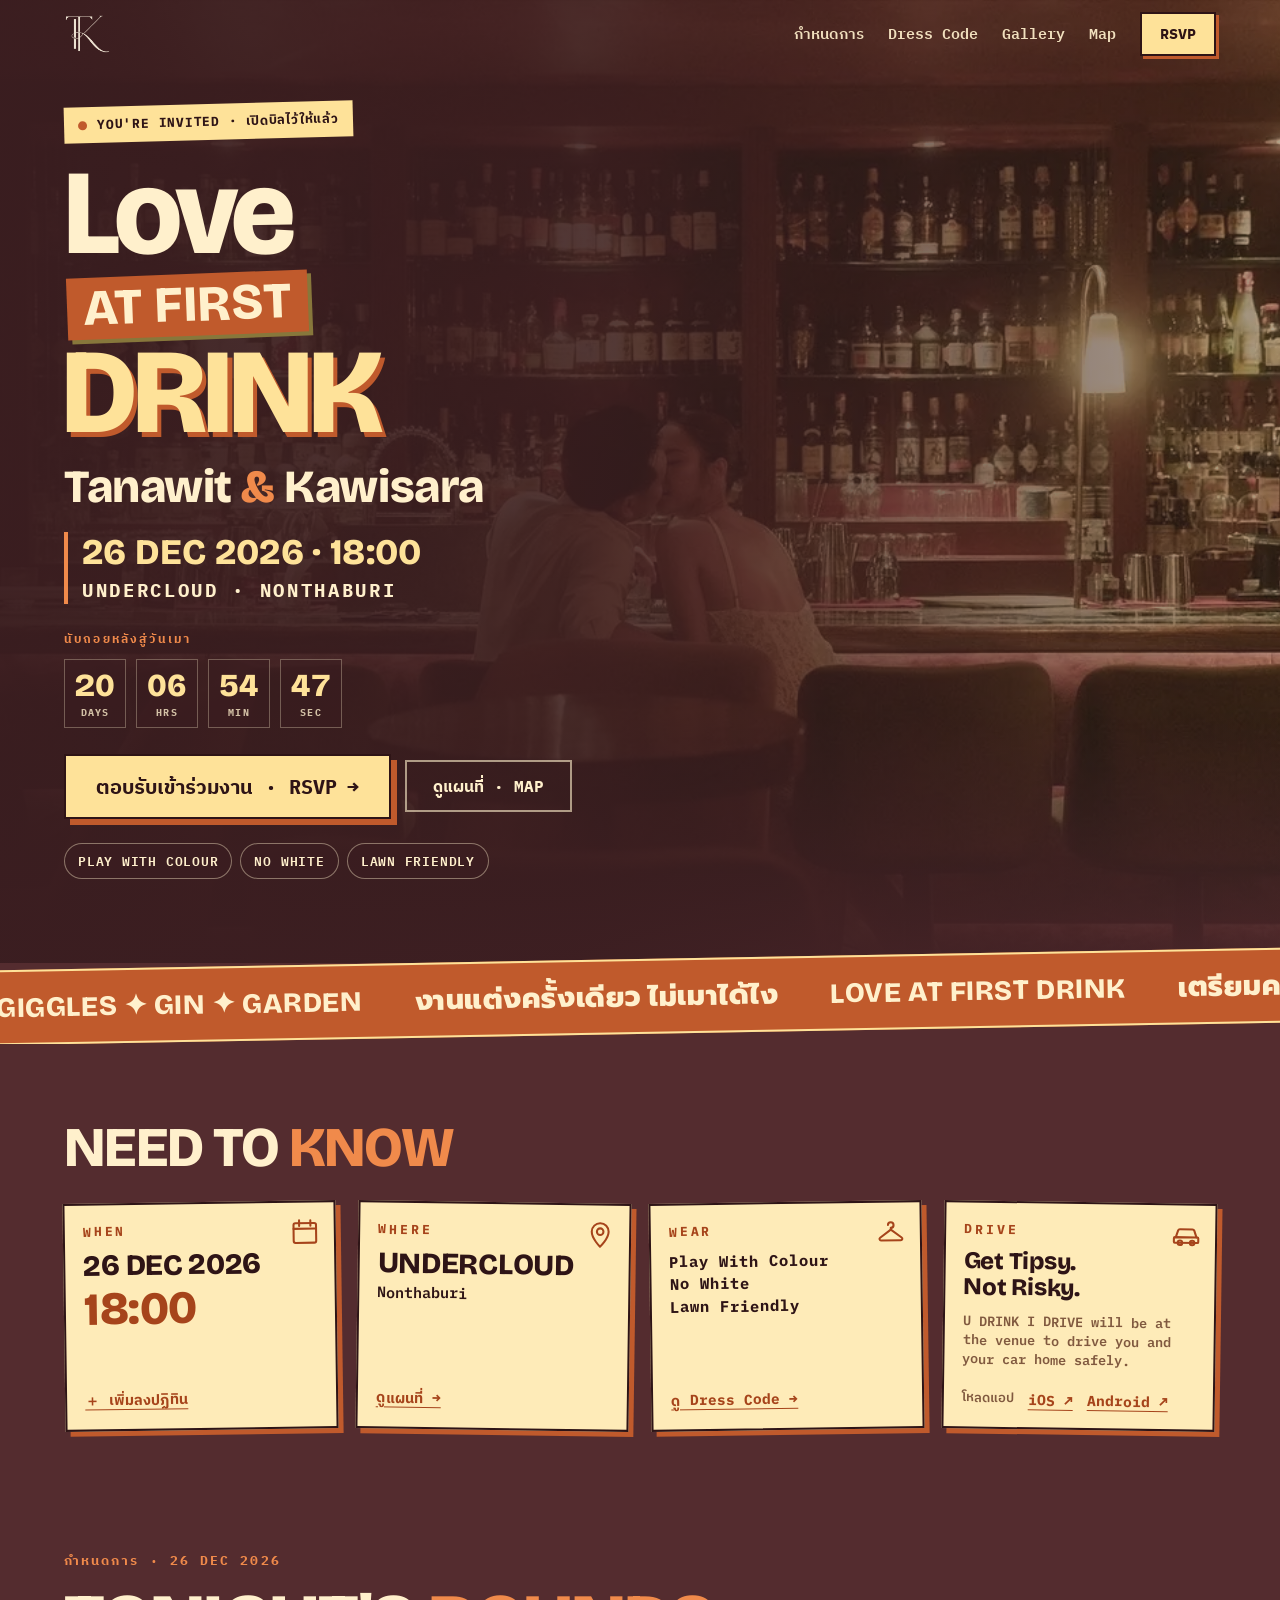
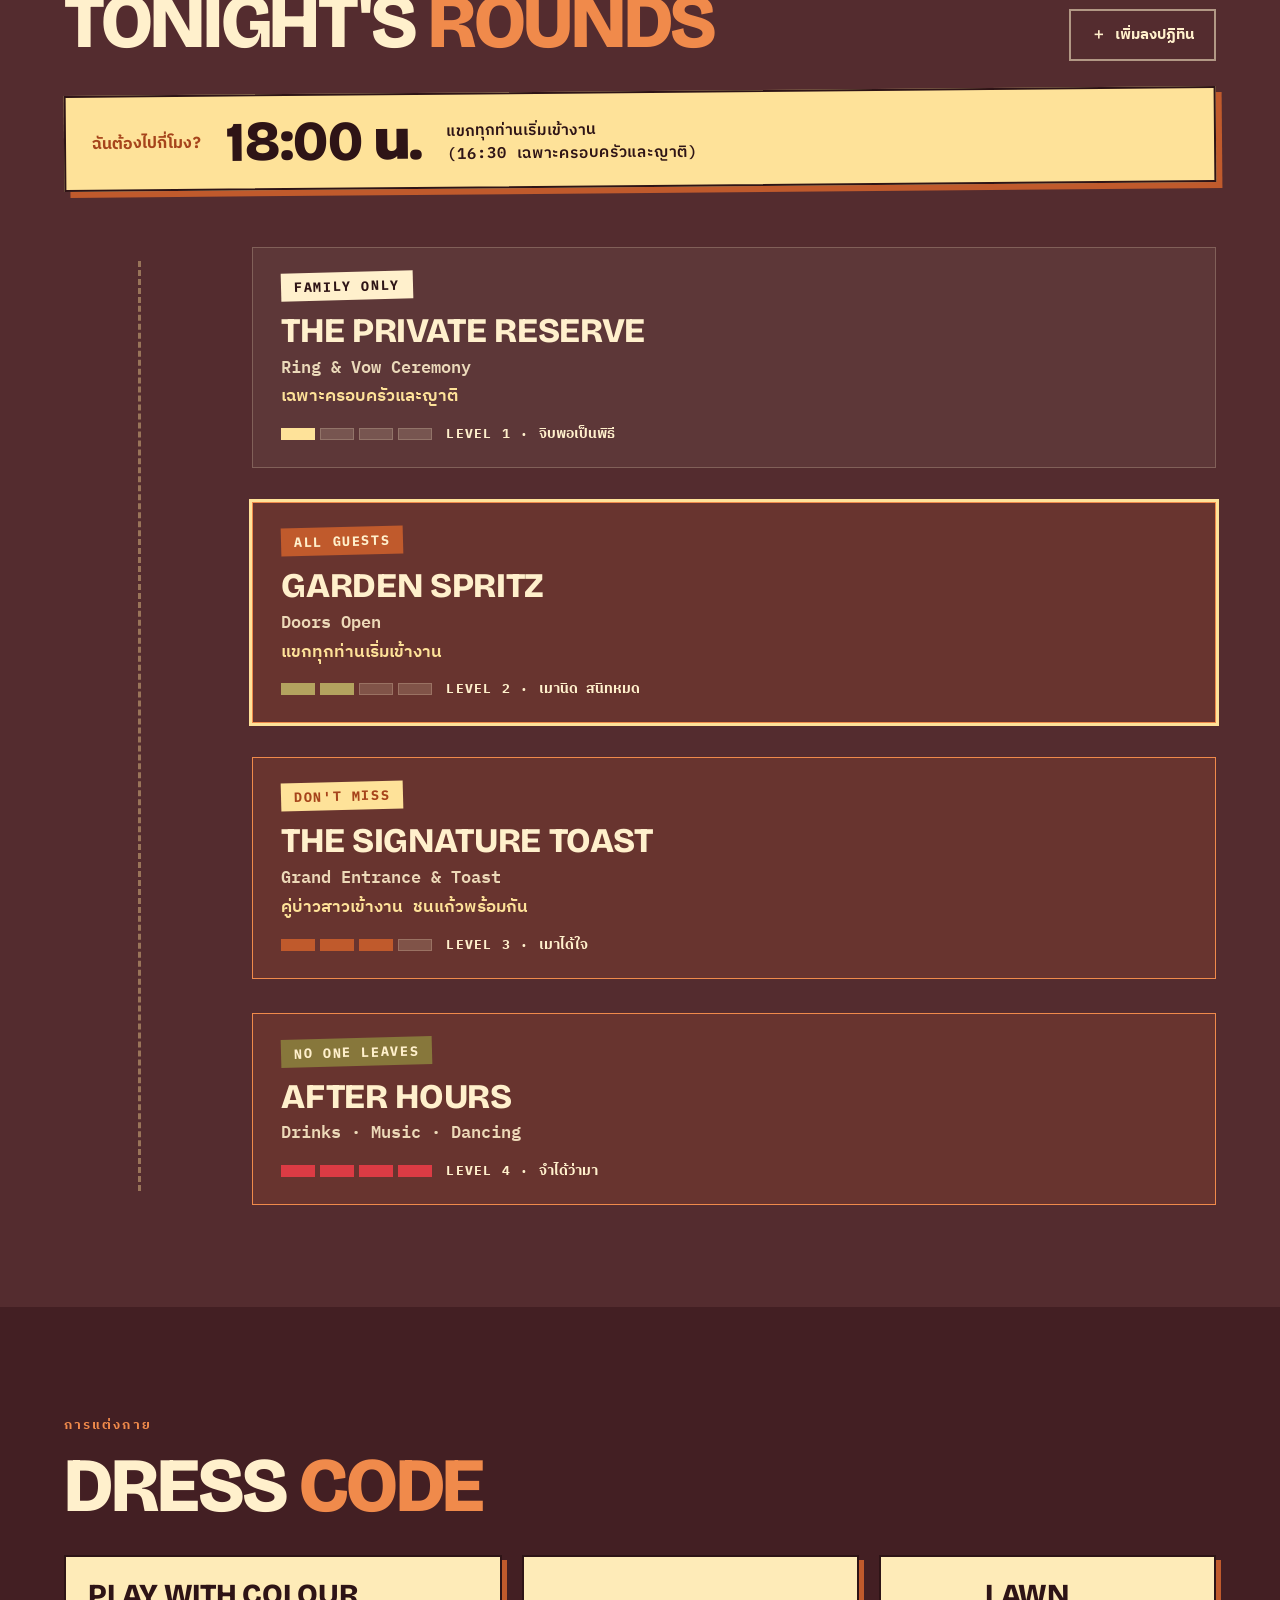
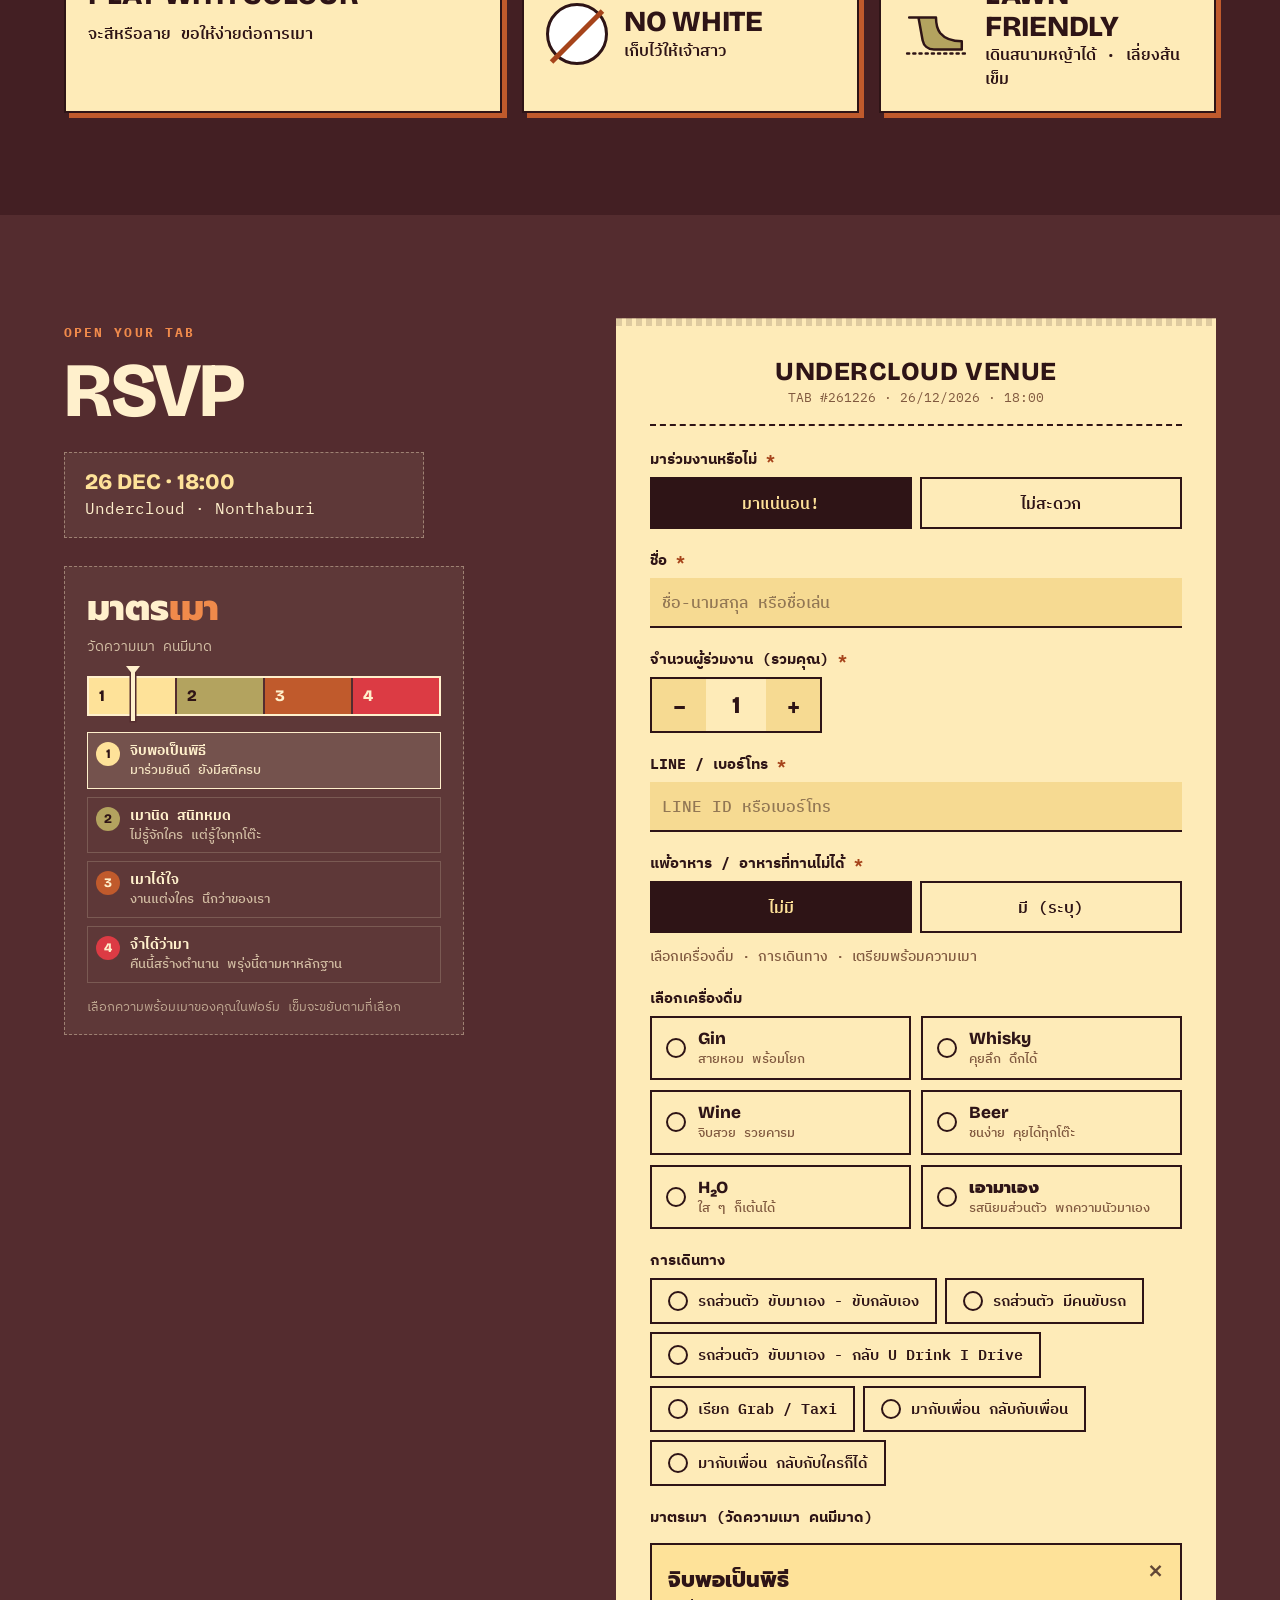
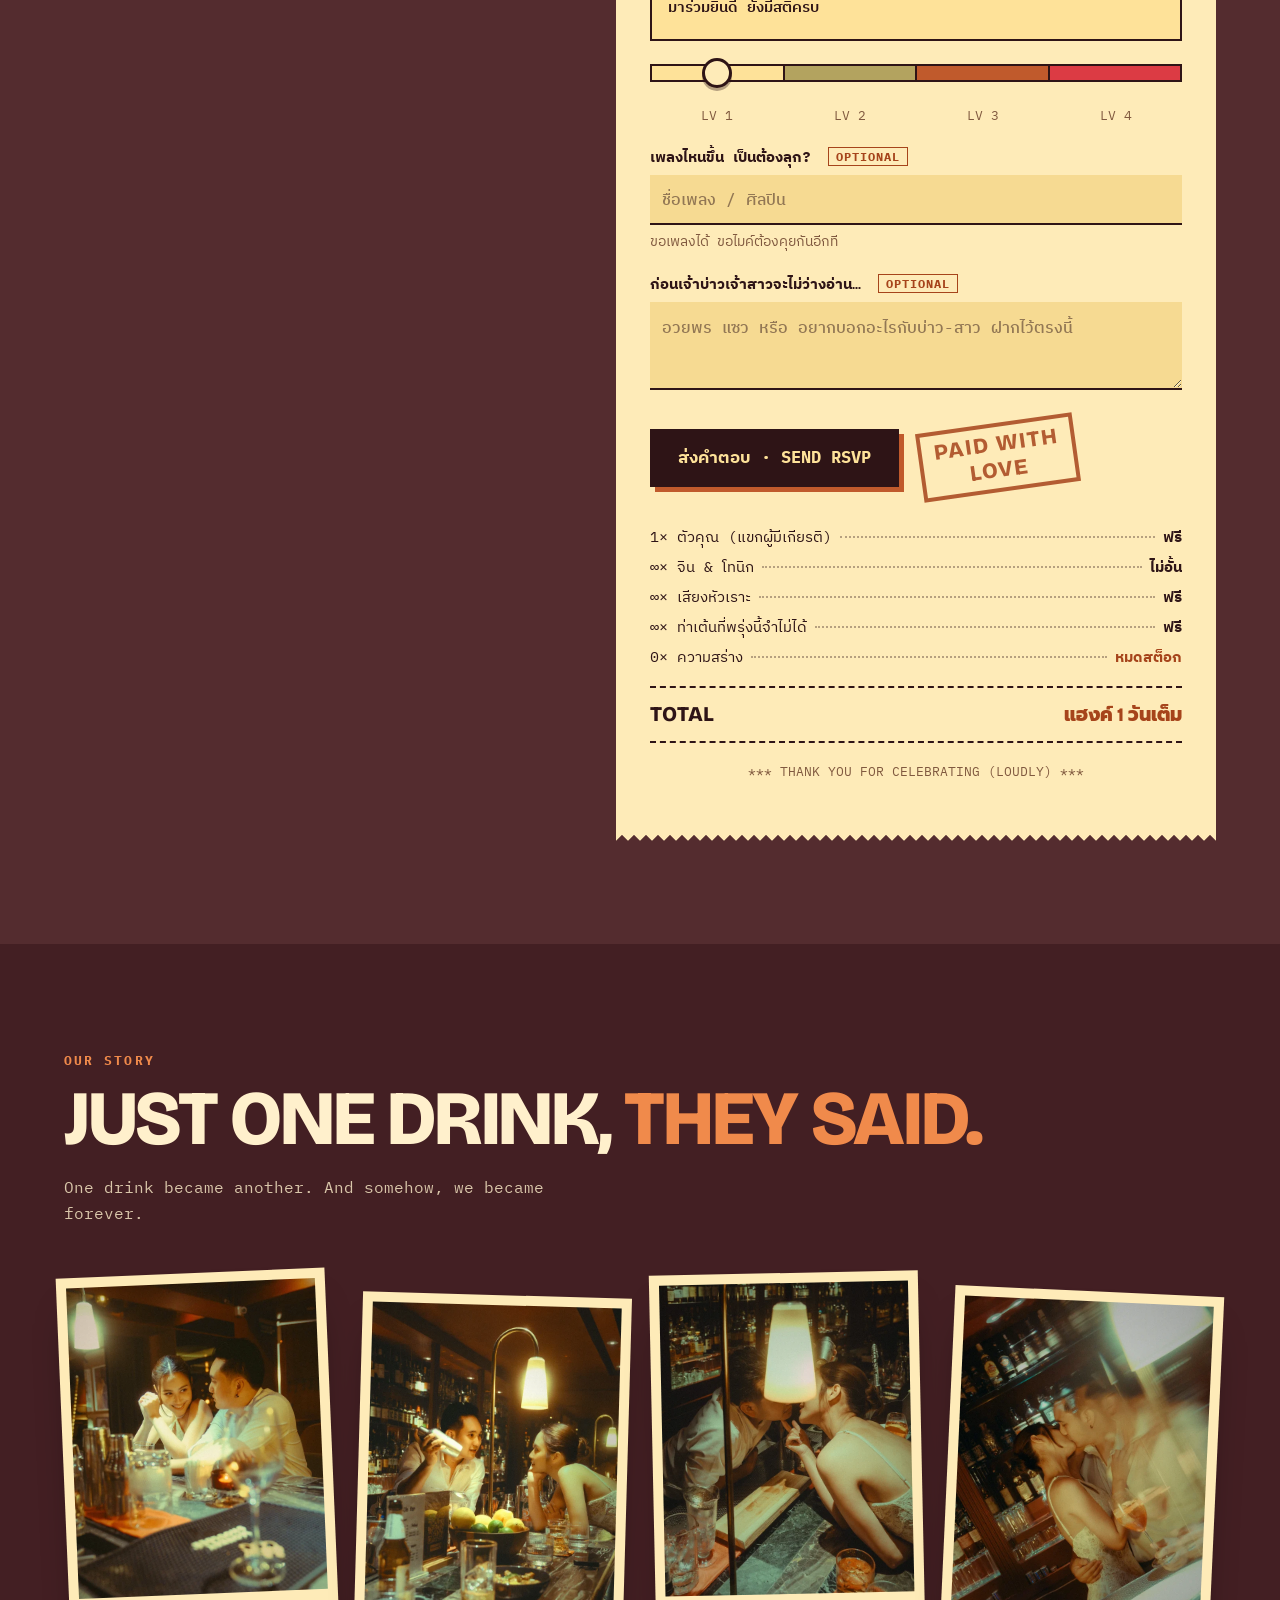
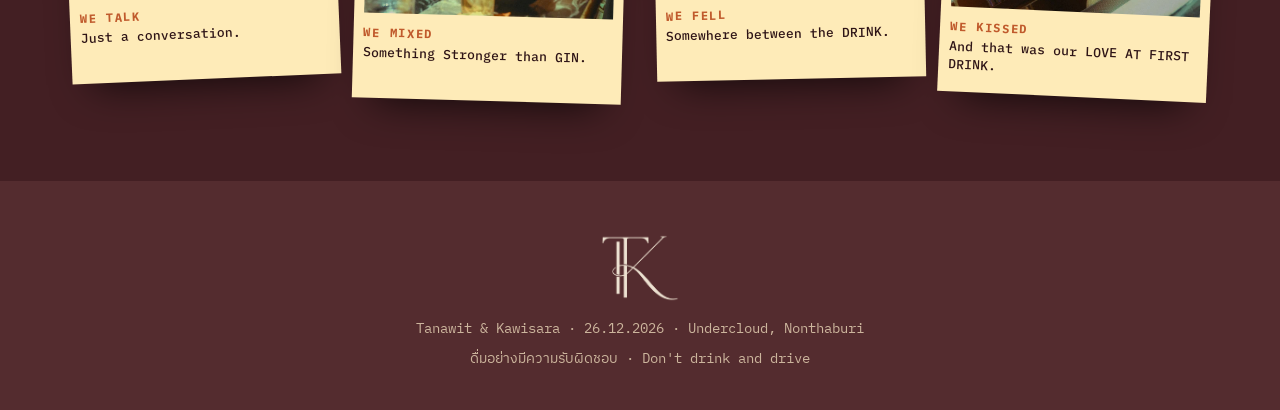
==== commit b1d8759c: "Ver4.1 Update Digital Pass" ====
--- a/index.html
+++ b/index.html
@@ -32,7 +32,7 @@
     <a class="l" href="#agenda">กำหนดการ</a>
     <a class="l" href="#dress">Dress Code</a>
     <a class="l opt" href="#gallery">Gallery</a>
-    <a class="l opt" href="https://www.google.com/maps/search/?api=1&amp;query=Undercloud+Venue+Nonthaburi" target="_blank" rel="noopener" data-mapnav>Map</a>
+    <a class="l opt" href="https://www.google.com/maps/search/?api=1&amp;query=UNDERCLOUD+Lifestyle+Venue+Nonthaburi" target="_blank" rel="noopener" data-mapnav>Map</a>
     <a class="btn btn--nav" href="#rsvp">RSVP</a>
   </nav>
 </div></header>
@@ -50,12 +50,20 @@
         <p class="facts__d">26 DEC 2026 · 18:00</p>
         <p class="facts__v">UNDERCLOUD · NONTHABURI</p>
       </div>
+      <div class="cdn" id="countdown" aria-live="polite">
+        <span class="cdn__lbl">นับถอยหลังสู่วันเมา</span>
+        <div class="cdn__row">
+          <div class="cdn__u"><span class="cdn__n" data-cd="d">00</span><span class="cdn__t">DAYS</span></div>
+          <div class="cdn__u"><span class="cdn__n" data-cd="h">00</span><span class="cdn__t">HRS</span></div>
+          <div class="cdn__u"><span class="cdn__n" data-cd="m">00</span><span class="cdn__t">MIN</span></div>
+          <div class="cdn__u"><span class="cdn__n" data-cd="s">00</span><span class="cdn__t">SEC</span></div>
+        </div>
+      </div>
       <div class="hero__cta">
         <a class="btn btn--xl" href="#rsvp">ตอบรับเข้าร่วมงาน · RSVP <span aria-hidden="true">→</span></a>
-        <a class="btn btn--line" data-map href="https://www.google.com/maps/search/?api=1&amp;query=Undercloud+Venue+Nonthaburi" target="_blank" rel="noopener">ดูแผนที่ · MAP</a>
+        <a class="btn btn--line" data-map href="https://www.google.com/maps/search/?api=1&amp;query=UNDERCLOUD+Lifestyle+Venue+Nonthaburi" target="_blank" rel="noopener">ดูแผนที่ · MAP</a>
       </div>
       <ul class="pills" aria-label="Dress code"><li>Play With Colour</li><li>No White</li><li>Lawn Friendly</li></ul>
-      <p class="hero__fun"><mark>เตรียมคอให้พร้อม</mark> เรารอหมดแก้ว</p>
     </div>
   </div></div>
 </section>
@@ -70,14 +78,14 @@
       <h3 class="nk__l">WHEN</h3>
       <p class="nk__b">26 DEC 2026</p>
       <p class="nk__b nk__b--t">18:00</p>
-      <a class="nk__a" data-gcal href="https://calendar.google.com/calendar/render?action=TEMPLATE&amp;text=Jet+%26+First+Wedding&amp;dates=20261226T110000Z%2F20261226T160000Z&amp;location=Undercloud+Venue%2C+Nonthaburi&amp;ctz=Asia%2FBangkok" target="_blank" rel="noopener">＋ เพิ่มลงปฏิทิน</a>
+      <a class="nk__a" data-gcal href="https://calendar.google.com/calendar/render?action=TEMPLATE&amp;text=Jet+%26+First+Wedding&amp;dates=20261226T110000Z%2F20261226T160000Z&amp;location=UNDERCLOUD+Lifestyle+Venue%2C+Nonthaburi&amp;ctz=Asia%2FBangkok" target="_blank" rel="noopener">＋ เพิ่มลงปฏิทิน</a>
     </article>
     <article class="nk">
       <svg class="nk__i" viewBox="0 0 32 32" aria-hidden="true"><path d="M16 29s9-8.5 9-16a9 9 0 0 0-18 0c0 7.5 9 16 9 16z"/><circle cx="16" cy="13" r="3.5"/></svg>
       <h3 class="nk__l">WHERE</h3>
       <p class="nk__b">UNDERCLOUD</p>
       <p class="nk__s">Nonthaburi</p>
-      <a class="nk__a" data-map href="https://www.google.com/maps/search/?api=1&amp;query=Undercloud+Venue+Nonthaburi" target="_blank" rel="noopener">ดูแผนที่ →</a>
+      <a class="nk__a" data-map href="https://www.google.com/maps/search/?api=1&amp;query=UNDERCLOUD+Lifestyle+Venue+Nonthaburi" target="_blank" rel="noopener">ดูแผนที่ →</a>
     </article>
     <article class="nk">
       <svg class="nk__i" viewBox="0 0 32 32" aria-hidden="true"><path d="M16 14v-2a3 3 0 1 0-3-3"/><path d="M16 14L4.5 22.5a1.6 1.6 0 0 0 1 2.9h21a1.6 1.6 0 0 0 1-2.9z"/></svg>
@@ -105,13 +113,13 @@
       <span class="eyebrow">กำหนดการ · 26 DEC 2026</span>
       <h2 class="h2 reveal" style="margin:0">TONIGHT'S <em>ROUNDS</em></h2>
     </div>
-    <a class="btn btn--ghost" data-gcal href="https://calendar.google.com/calendar/render?action=TEMPLATE&amp;text=Jet+%26+First+Wedding&amp;dates=20261226T110000Z%2F20261226T160000Z&amp;location=Undercloud+Venue%2C+Nonthaburi&amp;ctz=Asia%2FBangkok" target="_blank" rel="noopener">＋ เพิ่มลงปฏิทิน</a>
+    <a class="btn btn--ghost" data-gcal href="https://calendar.google.com/calendar/render?action=TEMPLATE&amp;text=Jet+%26+First+Wedding&amp;dates=20261226T110000Z%2F20261226T160000Z&amp;location=UNDERCLOUD+Lifestyle+Venue%2C+Nonthaburi&amp;ctz=Asia%2FBangkok" target="_blank" rel="noopener">＋ เพิ่มลงปฏิทิน</a>
   </div>
 
   <div class="answer">
     <span class="answer__q">ฉันต้องไปกี่โมง?</span>
     <b class="answer__a">18:00 น.</b>
-    <span class="answer__s">แขกทุกท่านเริ่มเข้างาน<br>เฉพาะครอบครัวและญาติ: 16:30</span>
+    <span class="answer__s">แขกทุกท่านเริ่มเข้างาน<br>(16:30 เฉพาะครอบครัวและญาติ)</span>
   </div>
 
   <ol class="rail">
@@ -293,7 +301,7 @@
       <p class="done__p done__p--no">ถ้าแผนเปลี่ยน กลับมากรอกใหม่ได้เสมอ บาร์ยังเปิดรอ</p>
       <p class="done__preview" id="preview-note" hidden>โหมดตัวอย่าง: ยังไม่ได้เชื่อมต่อฐานข้อมูล ข้อมูลนี้ยังไม่ถูกบันทึก</p>
       <p class="status" id="save-err" role="status" hidden></p>
-      <div class="done__a"><button class="btn done__save" type="button" id="save-bill">เซฟบิลไว้เจอกัน</button><a class="btn done__yes" data-gcal href="https://calendar.google.com/calendar/render?action=TEMPLATE&amp;text=Jet+%26+First+Wedding&amp;dates=20261226T110000Z%2F20261226T160000Z&amp;location=Undercloud+Venue%2C+Nonthaburi&amp;ctz=Asia%2FBangkok" target="_blank" rel="noopener">＋ เพิ่มลงปฏิทิน</a><button class="btn btn--cream" type="button" id="again">แก้ไขคำตอบ</button></div>
+      <div class="done__a"><button class="btn done__save" type="button" id="save-bill">เซฟบิลไว้เจอกัน</button><a class="btn done__save" id="pass-link" href="pass.html" target="_blank" rel="noopener" hidden>🎫 เปิด Guest Pass</a><a class="btn done__yes" data-gcal href="https://calendar.google.com/calendar/render?action=TEMPLATE&amp;text=Jet+%26+First+Wedding&amp;dates=20261226T110000Z%2F20261226T160000Z&amp;location=UNDERCLOUD+Lifestyle+Venue%2C+Nonthaburi&amp;ctz=Asia%2FBangkok" target="_blank" rel="noopener">＋ เพิ่มลงปฏิทิน</a><button class="btn btn--cream" type="button" id="again">แก้ไขคำตอบ</button></div>
     </div>
 
     <ul class="items" aria-hidden="true">
--- a/assets/css/style.css
+++ b/assets/css/style.css
@@ -74,11 +74,16 @@
 .facts{border-left:4px solid var(--amber);padding-left:14px;margin:0 0 26px}
 .facts__d{font:800 clamp(22px,3vw,36px)/1.15 var(--disp);margin:0;color:var(--gold);letter-spacing:.01em}
 .facts__v{font:700 clamp(15px,1.7vw,19px)/1.4 var(--mono);letter-spacing:.14em;margin:4px 0 0;color:var(--cream)}
+.cdn{margin:0 0 26px}
+.cdn__lbl{display:block;font:700 12px var(--mono);letter-spacing:.18em;text-transform:uppercase;color:var(--amber);margin-bottom:10px}
+.cdn__row{display:flex;gap:10px;flex-wrap:wrap}
+.cdn__u{display:flex;flex-direction:column;align-items:center;justify-content:center;min-width:62px;padding:10px 4px 8px;background:rgba(58,29,32,.55);border:1px solid rgba(255,240,204,.3)}
+.cdn__n{font:800 clamp(22px,3.6vw,32px)/1 var(--disp);color:var(--gold);font-variant-numeric:tabular-nums}
+.cdn__t{font:700 10px var(--mono);letter-spacing:.12em;text-transform:uppercase;color:var(--cream);margin-top:4px;opacity:.78}
+.cdn--done .cdn__lbl{color:var(--gold)}
 .hero__cta{display:flex;gap:14px;flex-wrap:wrap;align-items:center}
 .pills{display:flex;flex-wrap:wrap;gap:8px;list-style:none;padding:0;margin:24px 0 0}
 .pills li{font:600 13px var(--mono);letter-spacing:.06em;text-transform:uppercase;border:1px solid rgba(255,240,204,.42);padding:6px 13px;border-radius:99px;background:rgba(58,29,32,.5)}
-.hero__fun{margin:14px 0 0;font-size:15.5px;color:rgba(255,240,204,.85)}
-.hero__fun mark{background:var(--olv);color:var(--cream);padding:0 .4em}
 
 /* ---------- ticker ---------- */
 .tk{overflow:hidden;padding:26px 0 10px;margin-top:-30px;position:relative;z-index:3}
@@ -328,6 +333,8 @@
   .hero h1{margin:16px 0 10px;font-size:clamp(58px,19vw,90px)}
   .names{font-size:clamp(24px,7.4vw,32px);margin-bottom:14px}
   .facts{margin-bottom:20px}
+  .cdn{margin-bottom:20px}
+  .cdn__u{min-width:56px;padding:8px 2px 6px}
   .hero__cta{flex-direction:column;align-items:stretch;gap:12px}
   .hero__cta .btn{width:100%}
   .pills{margin-top:20px}
@@ -385,6 +392,32 @@
 .bill .stampx--big{order:9;align-self:center;margin:26px 0 10px;font-size:22px}
 .done[data-state=no] .done__save{display:none}
 .done__a .done__save{background:var(--ink);color:var(--gold);box-shadow:4px 4px 0 var(--org);cursor:pointer}
+/* ============ GUEST PASS (pass.html) ============ */
+.pp{min-height:100vh;background:var(--bg);color:var(--cream);display:flex;flex-direction:column;align-items:center;padding:28px 20px 56px;box-sizing:border-box}
+.pp__back{align-self:flex-start;color:var(--cream);opacity:.75;font:700 13px var(--mono);text-decoration:none;letter-spacing:.04em;margin-bottom:22px}
+.pp__back:hover{opacity:1}
+.pp__brand{display:flex;align-items:center;gap:10px;margin-bottom:22px}
+.pp__brand img{height:38px;width:auto}
+.pp__eyebrow{font:700 12px var(--mono);letter-spacing:.18em;text-transform:uppercase;color:var(--amber);margin:0 0 26px;text-align:center}
+.pass__lbl{margin:0 0 12px;font:700 12px var(--mono);letter-spacing:.16em;text-transform:uppercase;color:var(--mut);text-align:center}
+.pp__ok{display:flex;align-items:center;gap:8px;background:var(--paper);color:var(--ink);font:700 13px var(--mono);padding:8px 16px;margin-bottom:22px;border:2px solid var(--ink)}
+.pp__actions{display:flex;flex-direction:column;gap:12px;width:100%;max-width:360px;margin-top:26px}
+.pp__actions .btn{width:100%;cursor:pointer}
+.pp__status{margin:12px auto 0;max-width:360px;text-align:center;font:600 13px var(--mono);color:var(--rose)}
+.pp__empty{max-width:360px;text-align:center}
+.pp__empty h2{font:800 clamp(24px,5vw,32px)/1.2 var(--disp);margin:0 0 12px}
+.pp__empty p{color:var(--cream);opacity:.8;margin:0 0 22px}
+.pass__card{position:relative;width:100%;max-width:360px;background:var(--pc,var(--paper2));color:var(--pt,var(--ink));border-radius:20px;box-shadow:0 26px 54px -20px rgba(0,0,0,.55),0 10px 22px -12px rgba(0,0,0,.35);padding:24px 24px 22px;text-align:left;overflow:hidden}
+.pass__card::after{content:"";position:absolute;inset:0;pointer-events:none;opacity:.3;mix-blend-mode:overlay;background-image:url("data:image/svg+xml;utf8,<svg xmlns='http://www.w3.org/2000/svg'><filter id='n'><feTurbulence type='fractalNoise' baseFrequency='0.85' numOctaves='2' stitchTiles='stitch'/><feColorMatrix type='matrix' values='0 0 0 0 0  0 0 0 0 0  0 0 0 0 0  0 0 0 0.55 0'/></filter><rect width='100%25' height='100%25' filter='url(%23n)'/></svg>");background-size:140px 140px}
+.pass__top{display:flex;align-items:flex-start;justify-content:space-between;gap:10px;position:relative}
+.pass__brand{display:block;width:150px;height:auto}
+.pass__lv{flex:none;width:56px;height:56px;border-radius:50%;border:2px solid currentColor;display:flex;align-items:center;justify-content:center;font:800 26px/1 var(--disp)}
+.pass__lvname{margin:18px 0 0;font:700 15px/1.35 var(--mono);letter-spacing:.02em;position:relative}
+.pass__hr{border-top:1px dashed currentColor;opacity:.45;margin:14px 0;position:relative}
+.pass__row{display:flex;justify-content:space-between;align-items:baseline;gap:10px;font:600 12.5px var(--mono);margin:8px 0;position:relative}
+.pass__row span{opacity:.75;letter-spacing:.03em}
+.pass__row b{font:800 16px var(--disp);text-align:right;overflow-wrap:anywhere}
+.pass__foot{margin-top:18px;font:700 11.5px var(--mono);letter-spacing:.1em;opacity:.85;position:relative}
 .receipt.is-done .items,.receipt.is-done .total{display:none}
 @media (max-width:640px){.bill__who{font-size:17px}.bill__v{font-size:16px}.bill__tot b{font-size:19px}.bill__tot em{font-size:18px}}
 .mt__rd[data-on="0"]{justify-items:center;text-align:center}
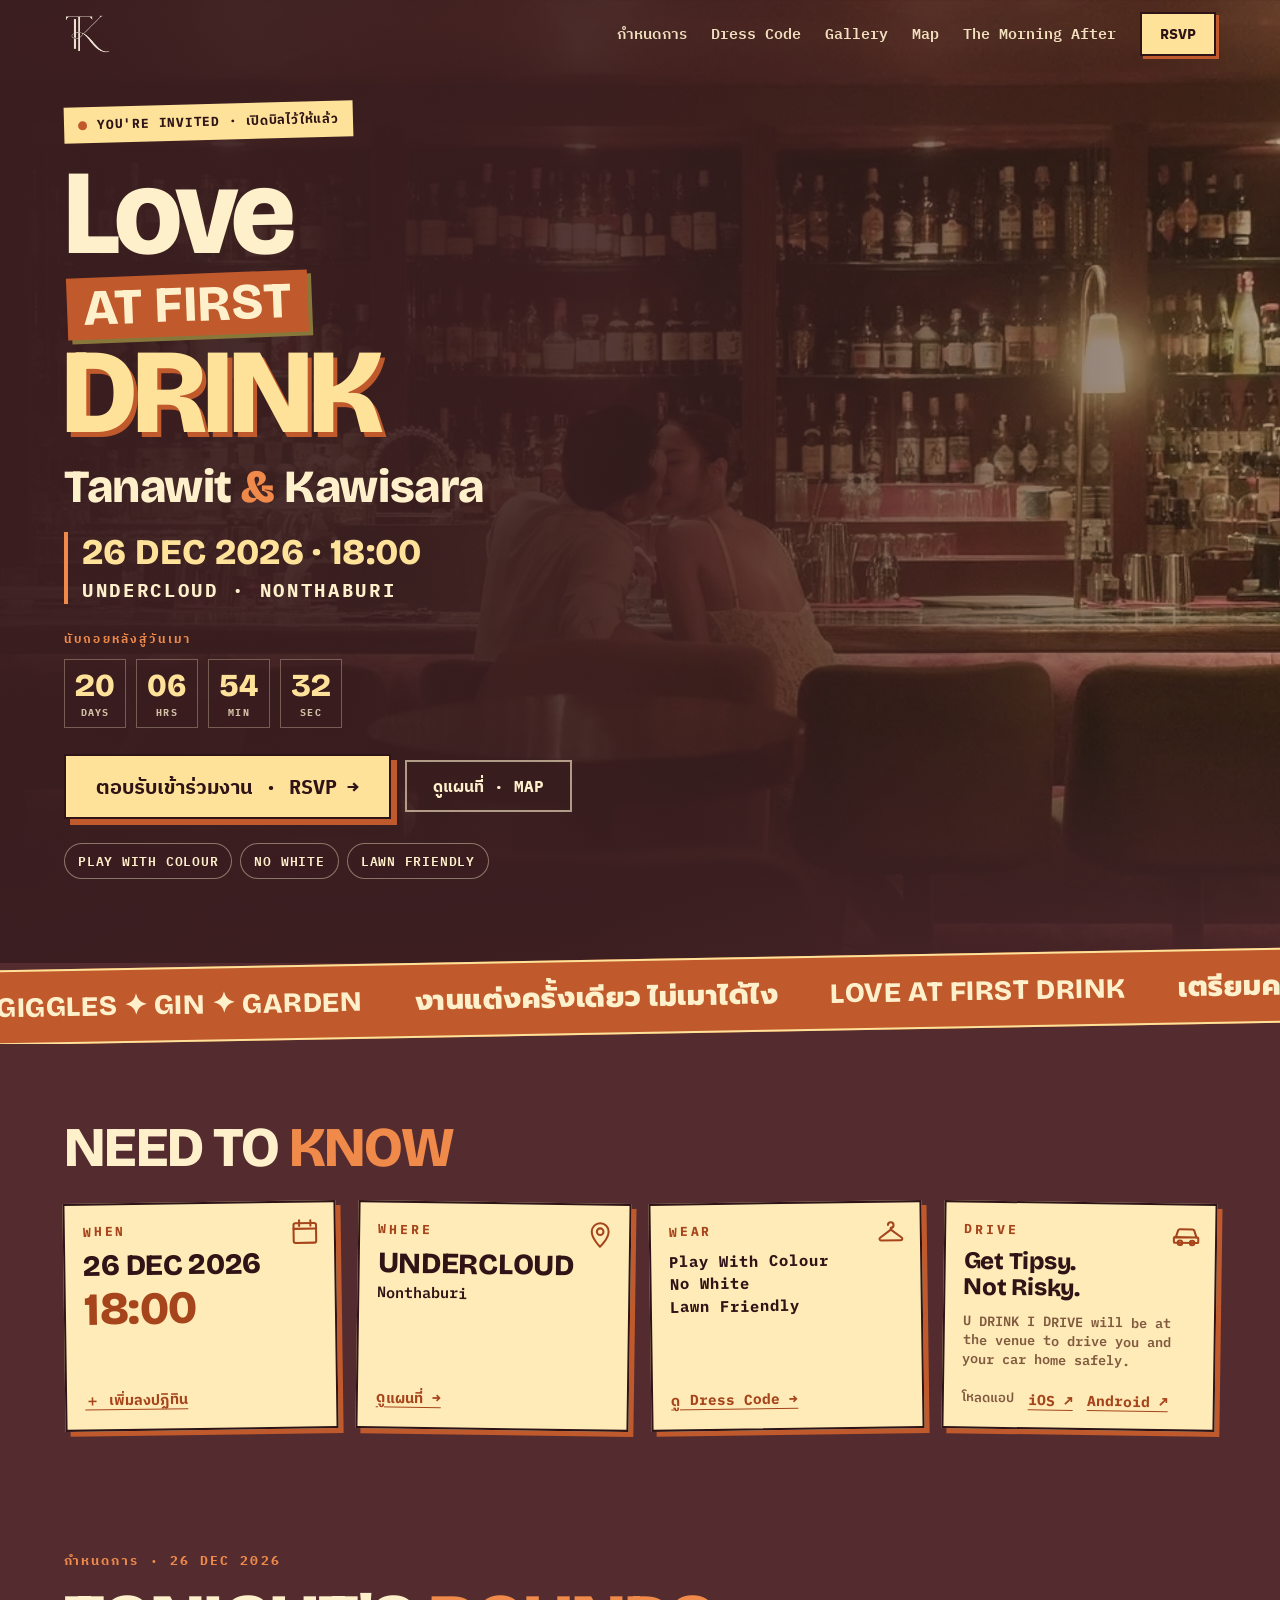
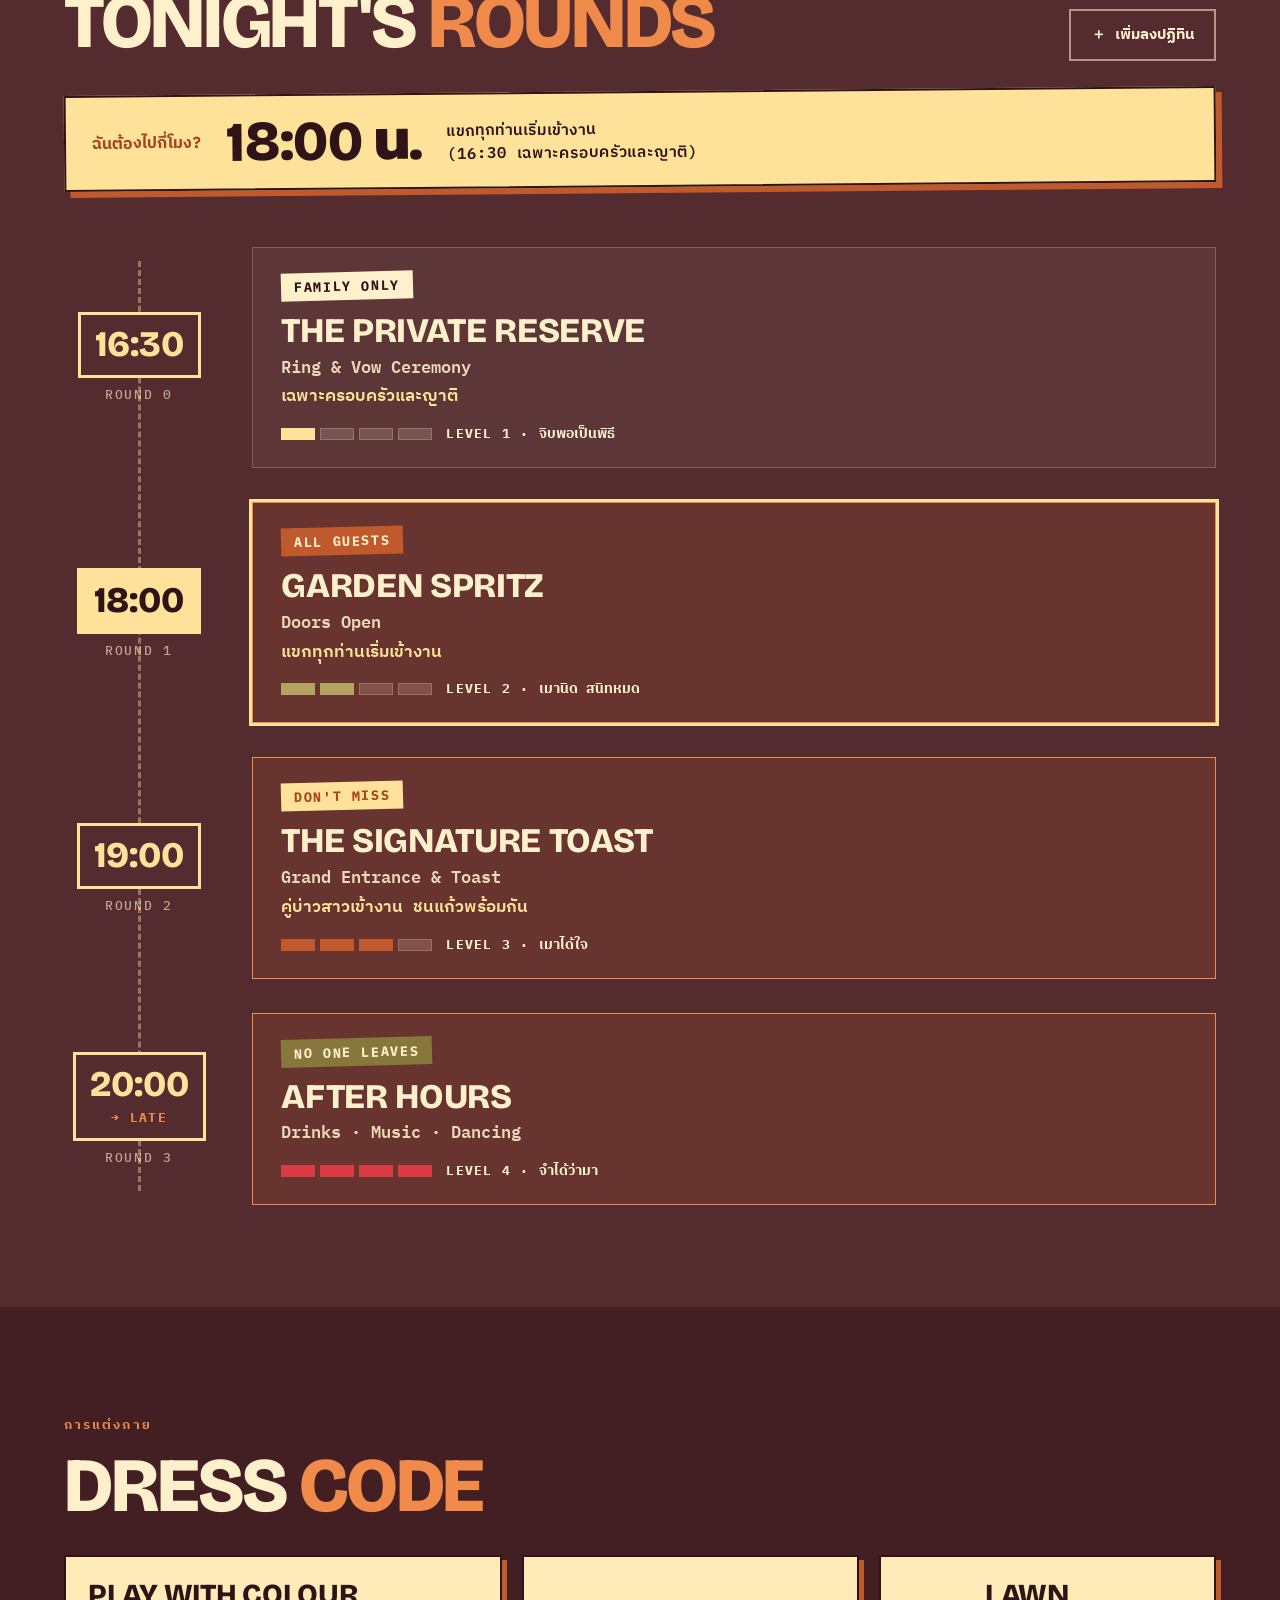
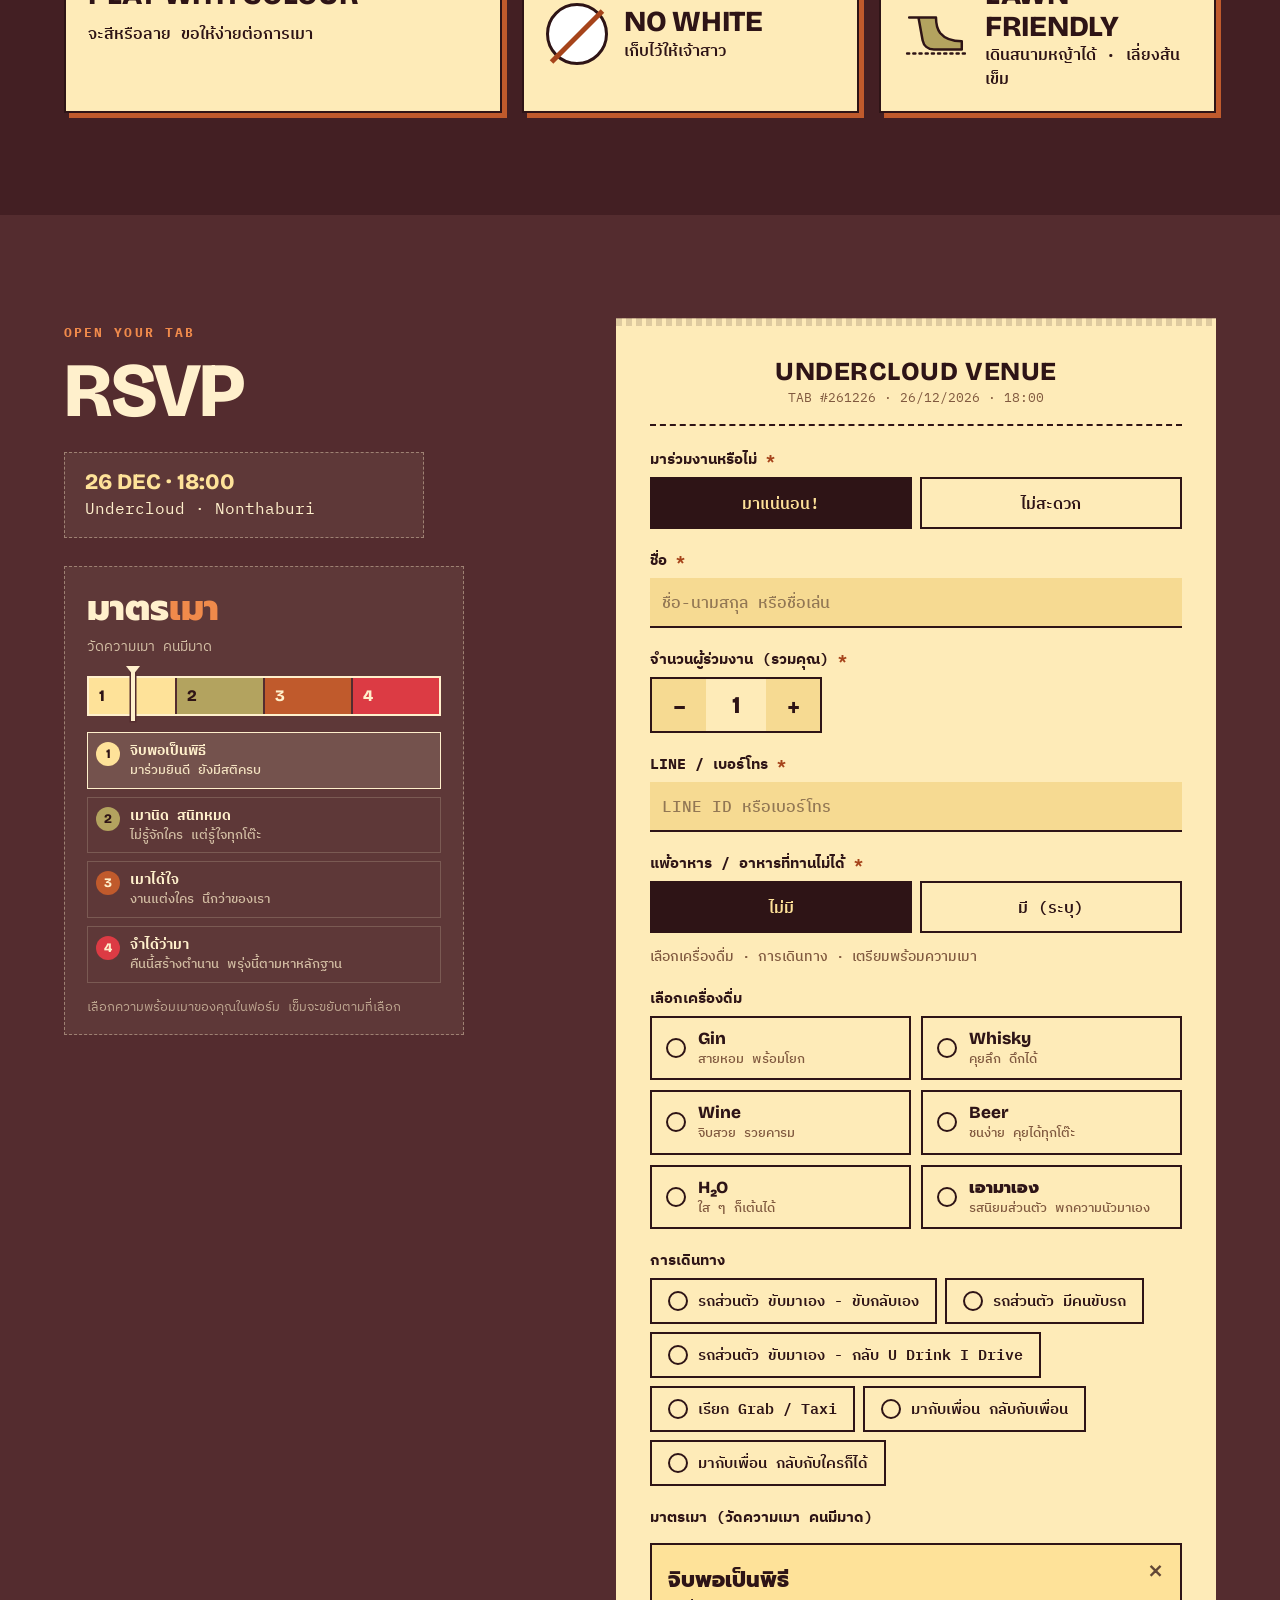
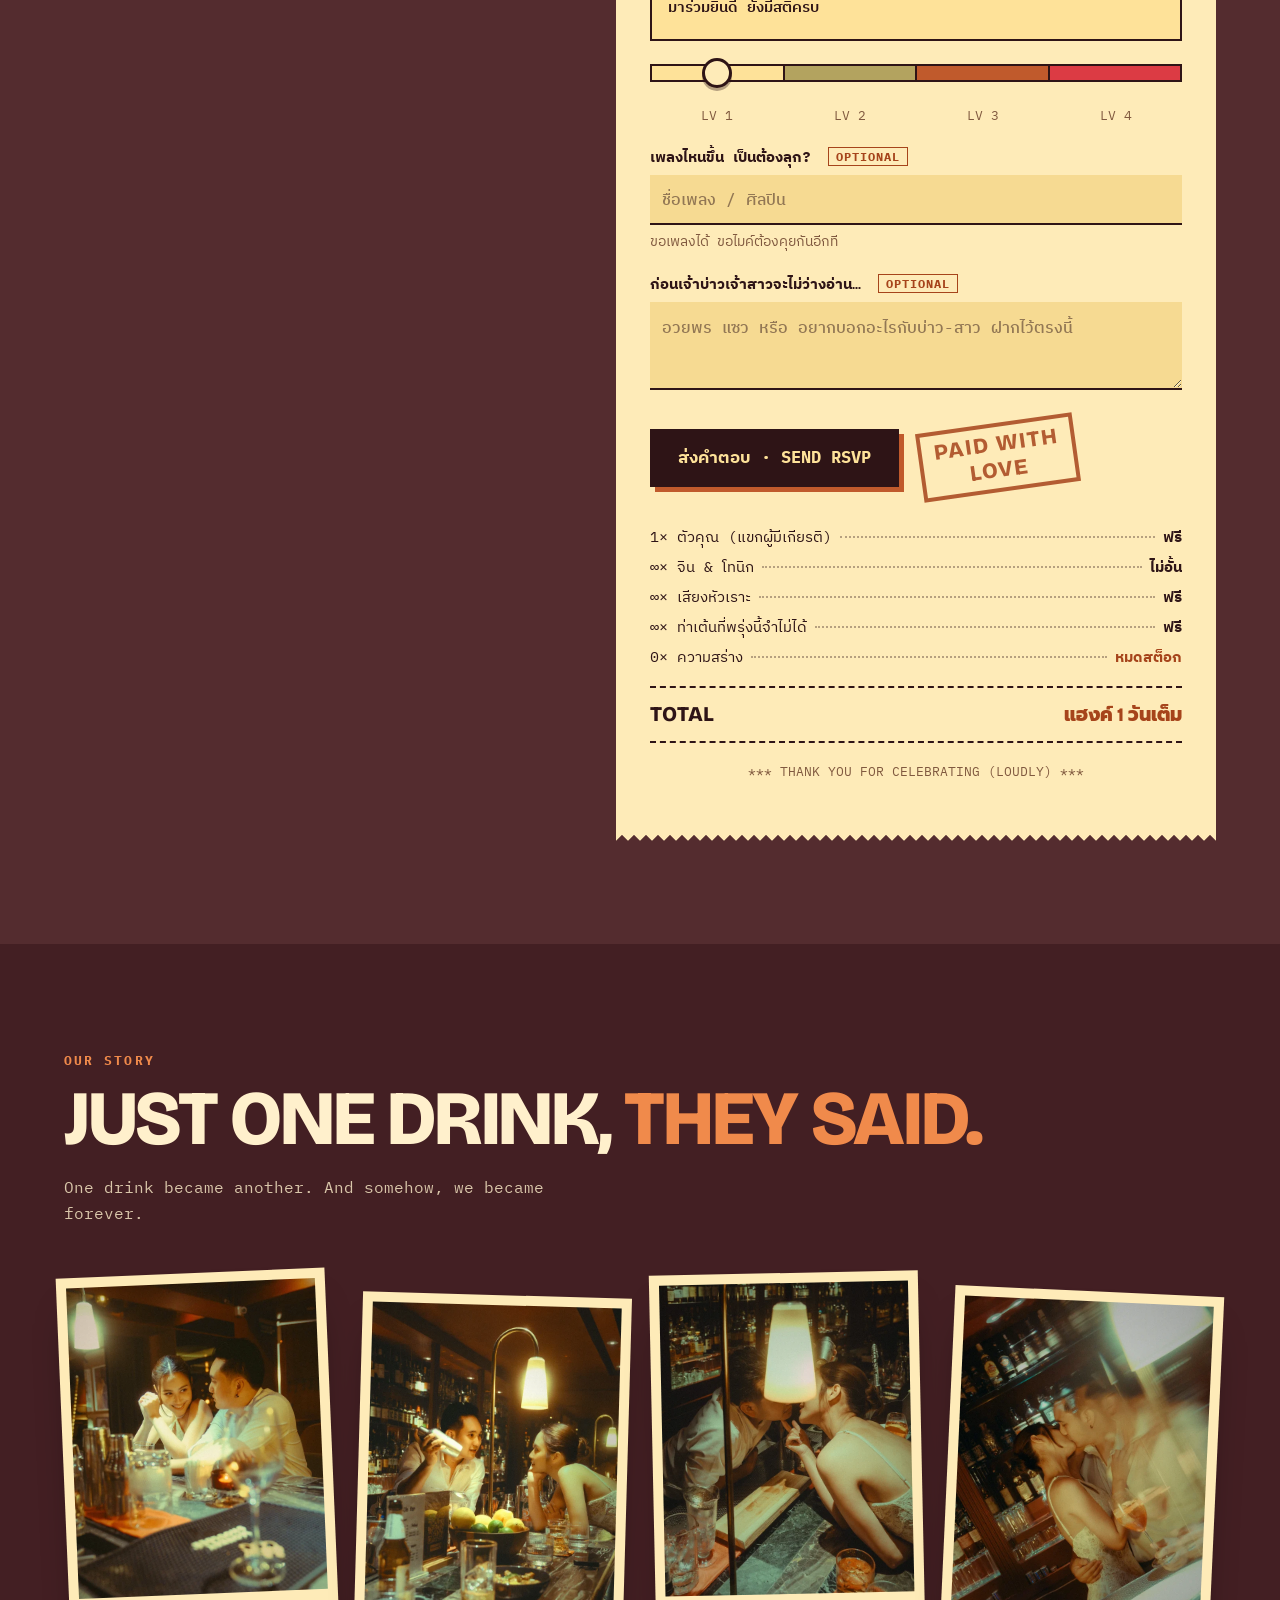
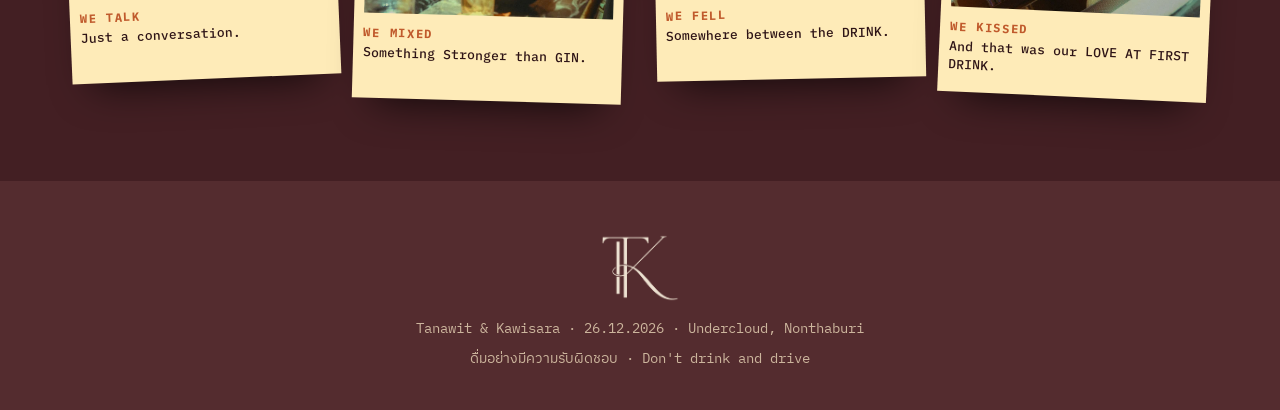
==== commit 2f3339ad: "Add #JFLoveAtFirstDrink Social Wall (/social, /live, /admin/social) - Supabase-backed social_posts t" ====
--- a/index.html
+++ b/index.html
@@ -33,6 +33,7 @@
     <a class="l" href="#dress">Dress Code</a>
     <a class="l opt" href="#gallery">Gallery</a>
     <a class="l opt" href="https://www.google.com/maps/search/?api=1&amp;query=UNDERCLOUD+Lifestyle+Venue+Nonthaburi" target="_blank" rel="noopener" data-mapnav>Map</a>
+    <a class="l opt" href="social.html">The Morning After</a>
     <a class="btn btn--nav" href="#rsvp">RSVP</a>
   </nav>
 </div></header>
--- a/assets/css/style.css
+++ b/assets/css/style.css
@@ -398,7 +398,6 @@
 .pp__back:hover{opacity:1}
 .pp__brand{display:flex;align-items:center;gap:10px;margin-bottom:22px}
 .pp__brand img{height:38px;width:auto}
-.pp__eyebrow{font:700 12px var(--mono);letter-spacing:.18em;text-transform:uppercase;color:var(--amber);margin:0 0 26px;text-align:center}
 .pass__lbl{margin:0 0 12px;font:700 12px var(--mono);letter-spacing:.16em;text-transform:uppercase;color:var(--mut);text-align:center}
 .pp__ok{display:flex;align-items:center;gap:8px;background:var(--paper);color:var(--ink);font:700 13px var(--mono);padding:8px 16px;margin-bottom:22px;border:2px solid var(--ink)}
 .pp__actions{display:flex;flex-direction:column;gap:12px;width:100%;max-width:360px;margin-top:26px}
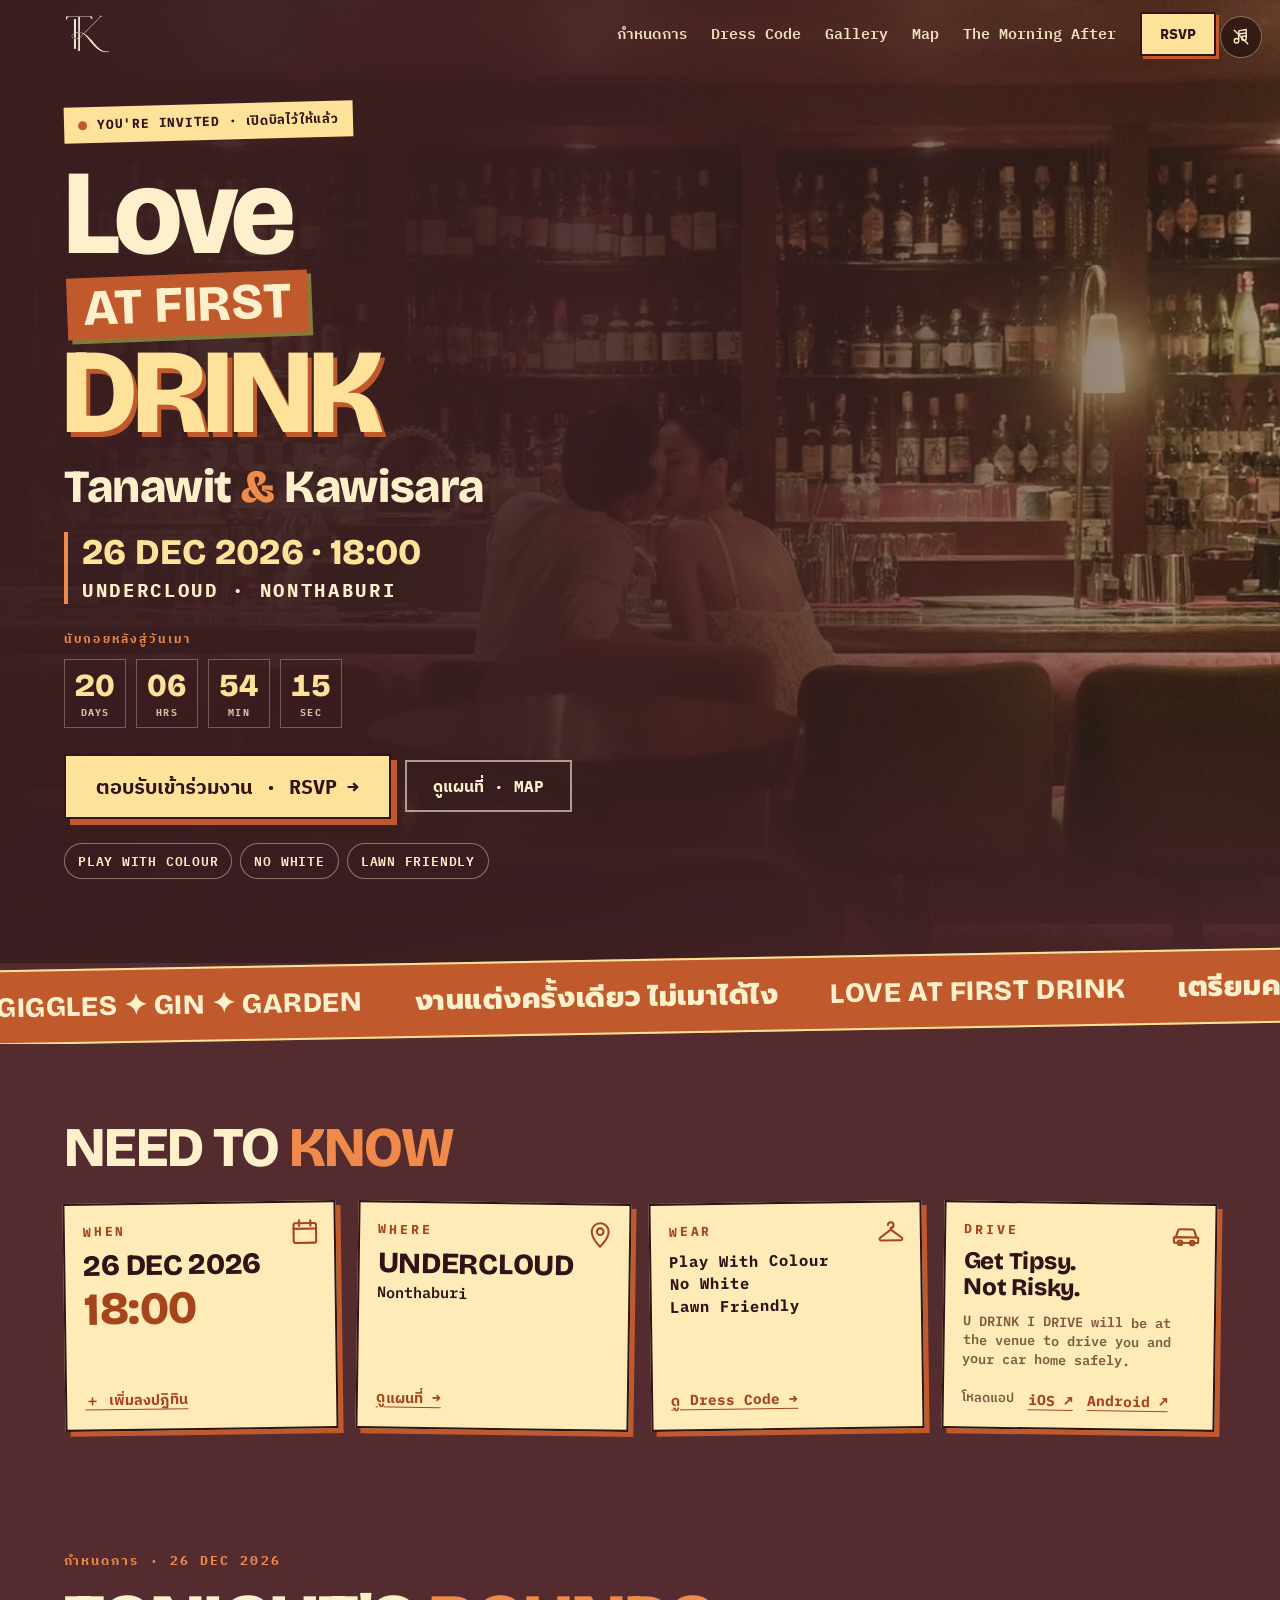
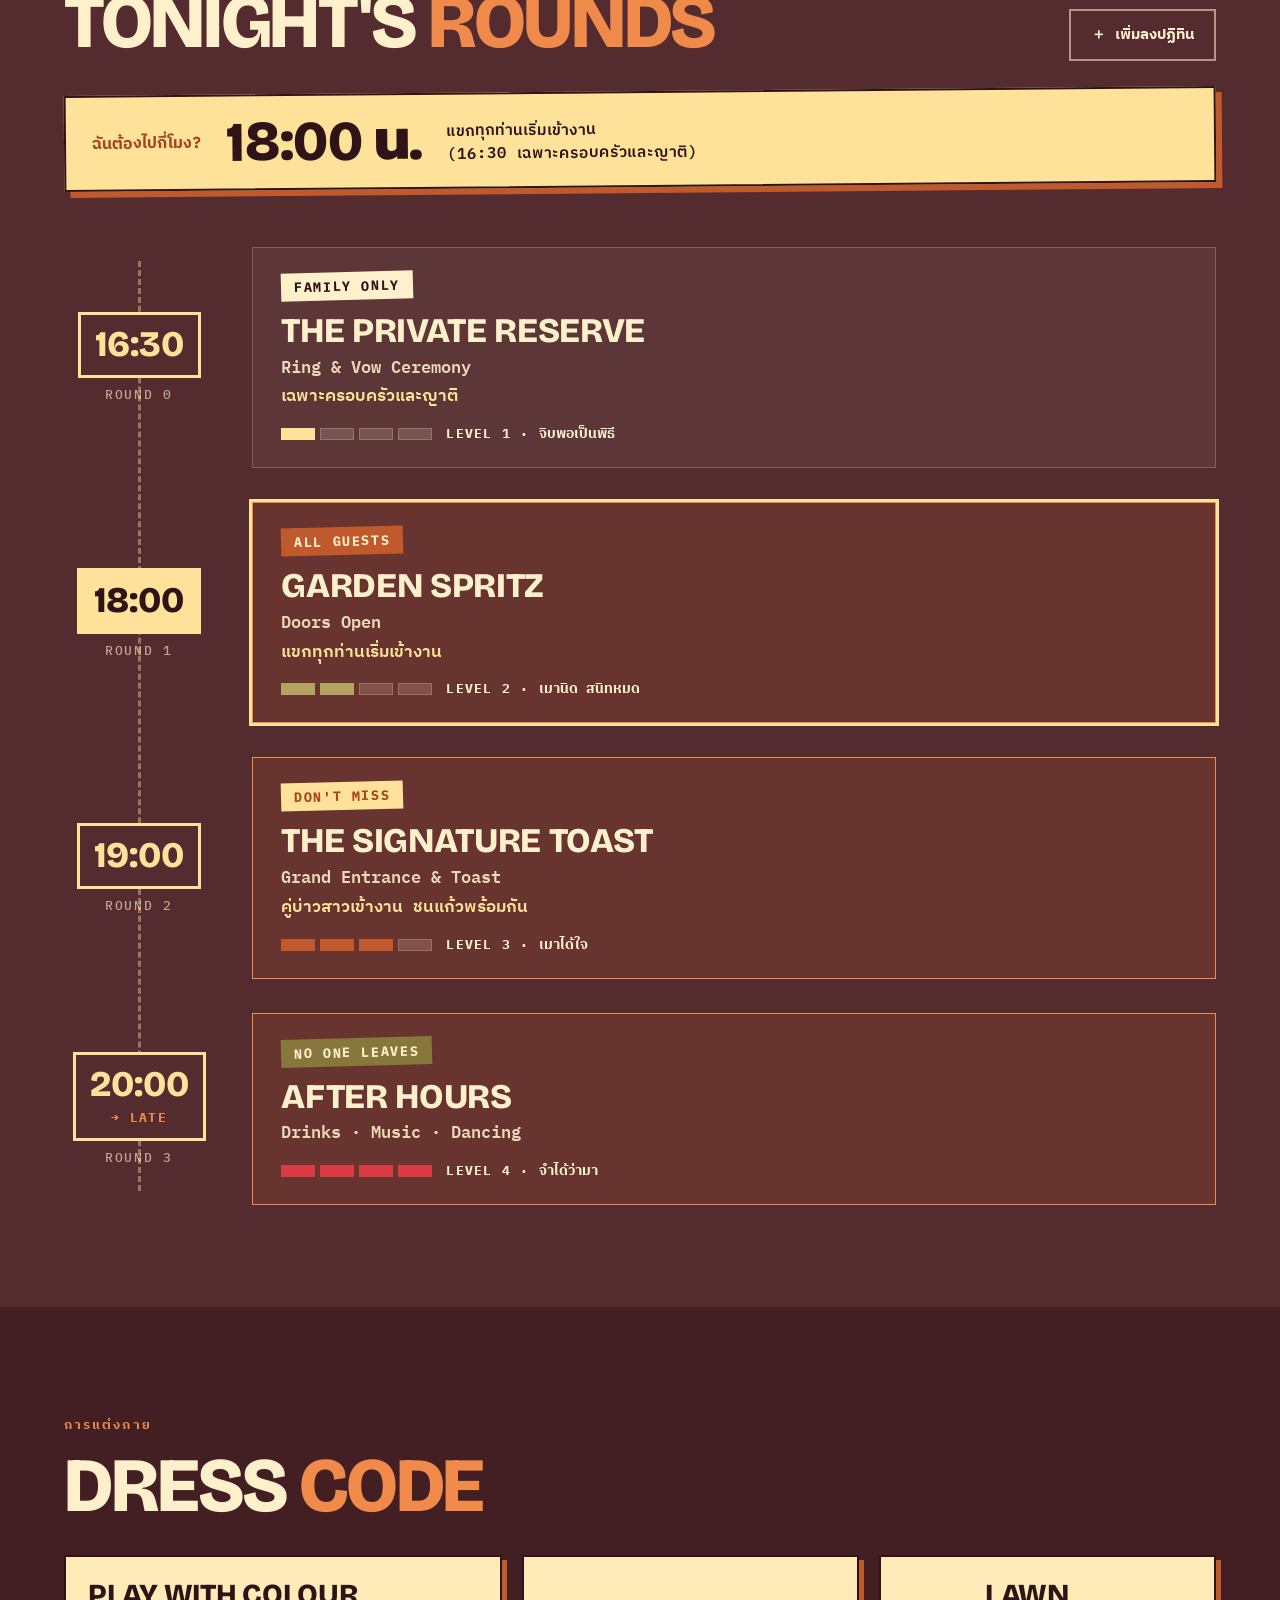
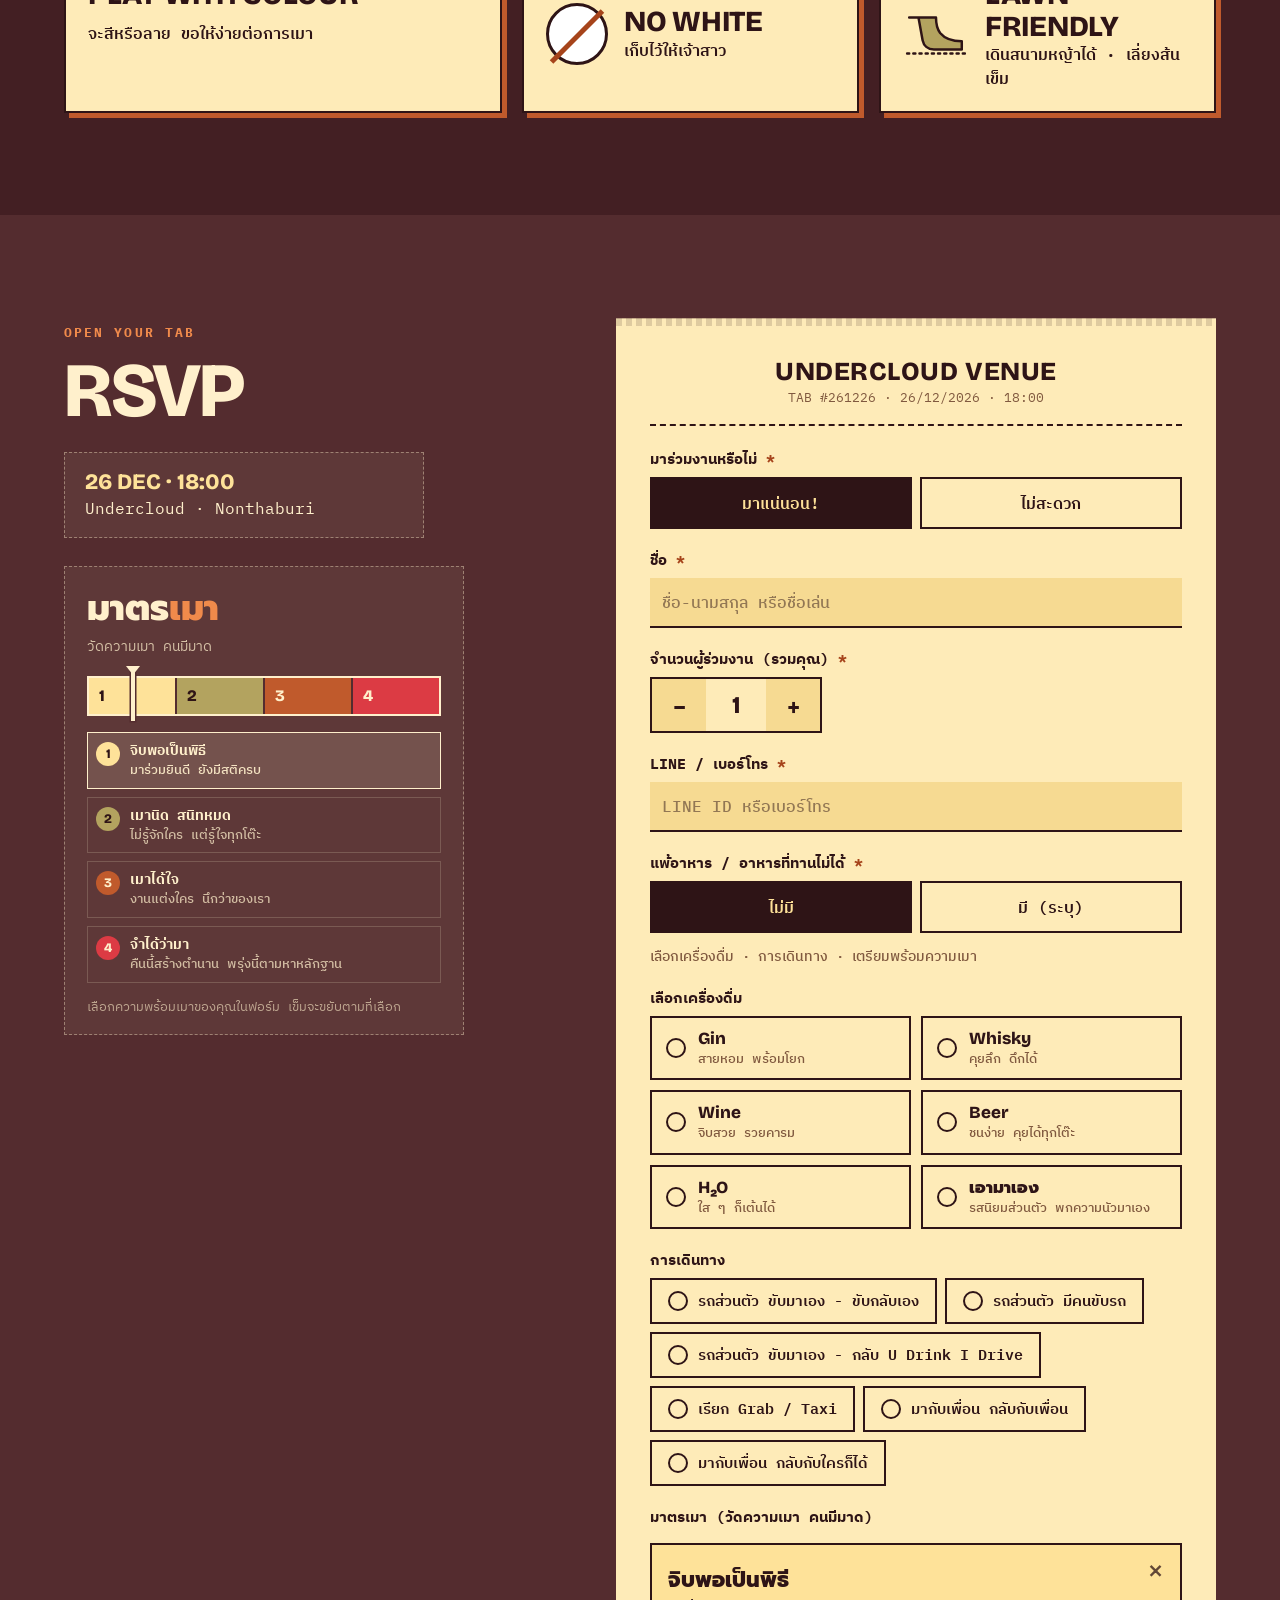
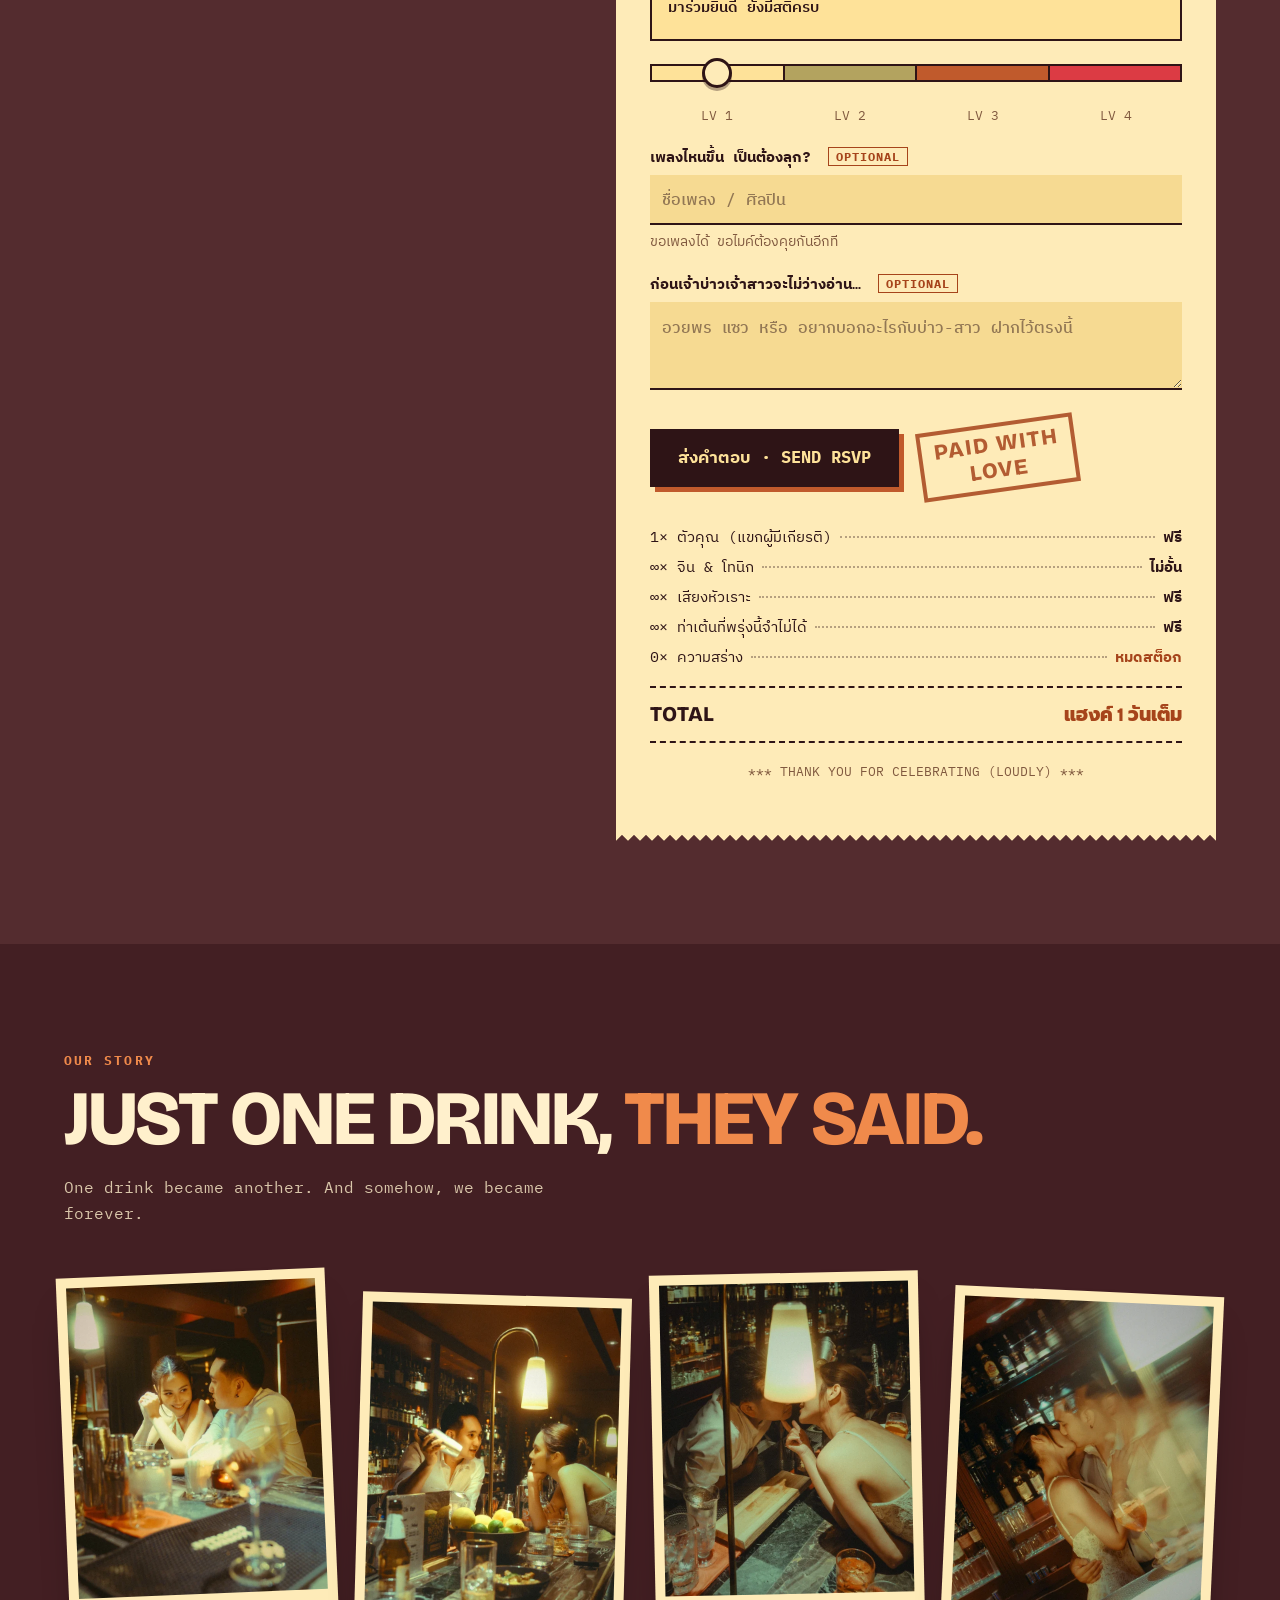
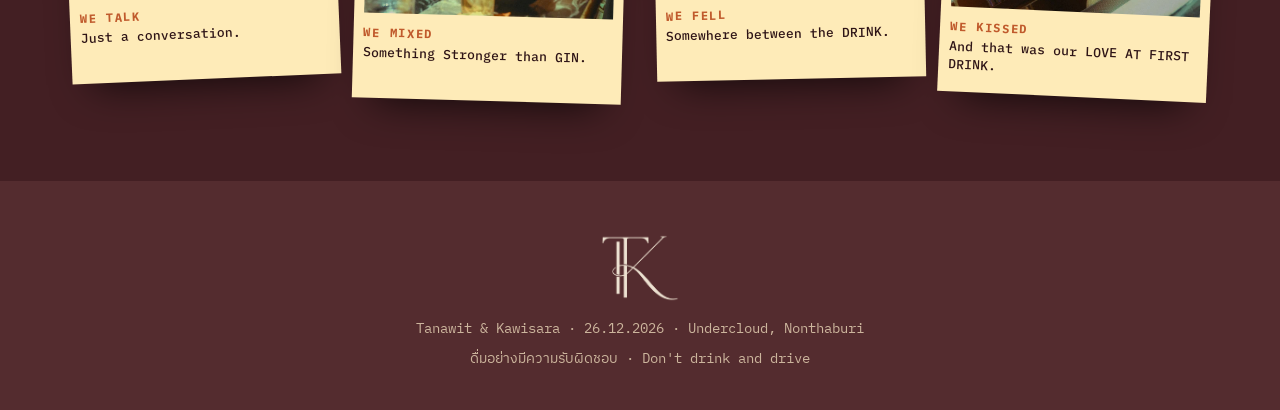
==== commit 4dd99e73: "Add auto-playing background music (So This Is Love) Muted autoplay on load (always allowed by browse" ====
--- a/index.html
+++ b/index.html
@@ -337,7 +337,14 @@
 
 <a class="sticky" id="sticky" href="#rsvp" aria-label="ตอบรับเข้าร่วมงาน RSVP"><b>RSVP</b><span>· 26 DEC</span><i aria-hidden="true">→</i></a>
 
+<audio id="bgm" src="assets/audio/so-this-is-love.mp3" loop preload="auto"></audio>
+<button type="button" class="bgm" id="bgm-toggle" aria-pressed="false" aria-label="เปิดเสียงเพลง">
+  <svg class="ic-note" viewBox="0 0 24 24" aria-hidden="true"><path d="M9 17V4.6a1 1 0 0 1 1.2-1L19 2v11.5M9 17a3 3 0 1 1-6 0 3 3 0 0 1 6 0Zm10-3.5a3 3 0 1 1-6 0 3 3 0 0 1 6 0ZM9 8l10-1.5" fill="none" stroke="currentColor" stroke-width="1.8" stroke-linecap="round" stroke-linejoin="round"/></svg>
+  <svg class="ic-mute" viewBox="0 0 24 24" aria-hidden="true"><path d="M9 17V4.6a1 1 0 0 1 1.2-1L19 2v11.5M9 17a3 3 0 1 1-6 0 3 3 0 0 1 6 0Zm10-3.5a3 3 0 1 1-6 0 3 3 0 0 1 6 0ZM9 8l10-1.5" fill="none" stroke="currentColor" stroke-width="1.8" stroke-linecap="round" stroke-linejoin="round"/><path d="M3 3l18 18" stroke="currentColor" stroke-width="1.8" stroke-linecap="round"/></svg>
+</button>
+
 <noscript><style>.reveal{opacity:1!important;transform:none!important}</style></noscript>
 <script src="assets/js/config.js"></script>
 <script src="assets/js/main.js"></script>
+<script src="assets/js/bgm.js"></script>
 </body></html>
--- a/assets/css/style.css
+++ b/assets/css/style.css
@@ -429,3 +429,19 @@
 }
 .mt2{margin-top:16px;padding-top:16px;border-top:1px dashed rgba(46,20,22,.25)}
 .mt2 input{margin:0}
+
+/* ---------- background music toggle ---------- */
+.bgm{position:fixed;top:60px;right:10px;z-index:90;width:38px;height:38px;padding:0;border-radius:50%;
+  background:rgba(20,8,9,.55);backdrop-filter:blur(6px);-webkit-backdrop-filter:blur(6px);
+  border:1.5px solid rgba(255,240,204,.4);display:flex;align-items:center;justify-content:center;
+  cursor:pointer;transition:background .2s,border-color .2s,transform .2s}
+.bgm:hover{border-color:var(--gold);transform:scale(1.05)}
+.bgm svg{width:18px;height:18px;color:var(--cream)}
+.bgm .ic-mute{display:block}
+.bgm .ic-note{display:none}
+.bgm.is-on{background:var(--gold);border-color:var(--gold)}
+.bgm.is-on svg{color:var(--ink)}
+.bgm.is-on .ic-mute{display:none}
+.bgm.is-on .ic-note{display:block;animation:bgm-pulse 1.6s ease-in-out infinite}
+@keyframes bgm-pulse{0%,100%{transform:scale(1)}50%{transform:scale(1.14)}}
+@media (min-width:1180px){.bgm{top:16px;right:18px;width:42px;height:42px}.bgm svg{width:18px;height:18px}}
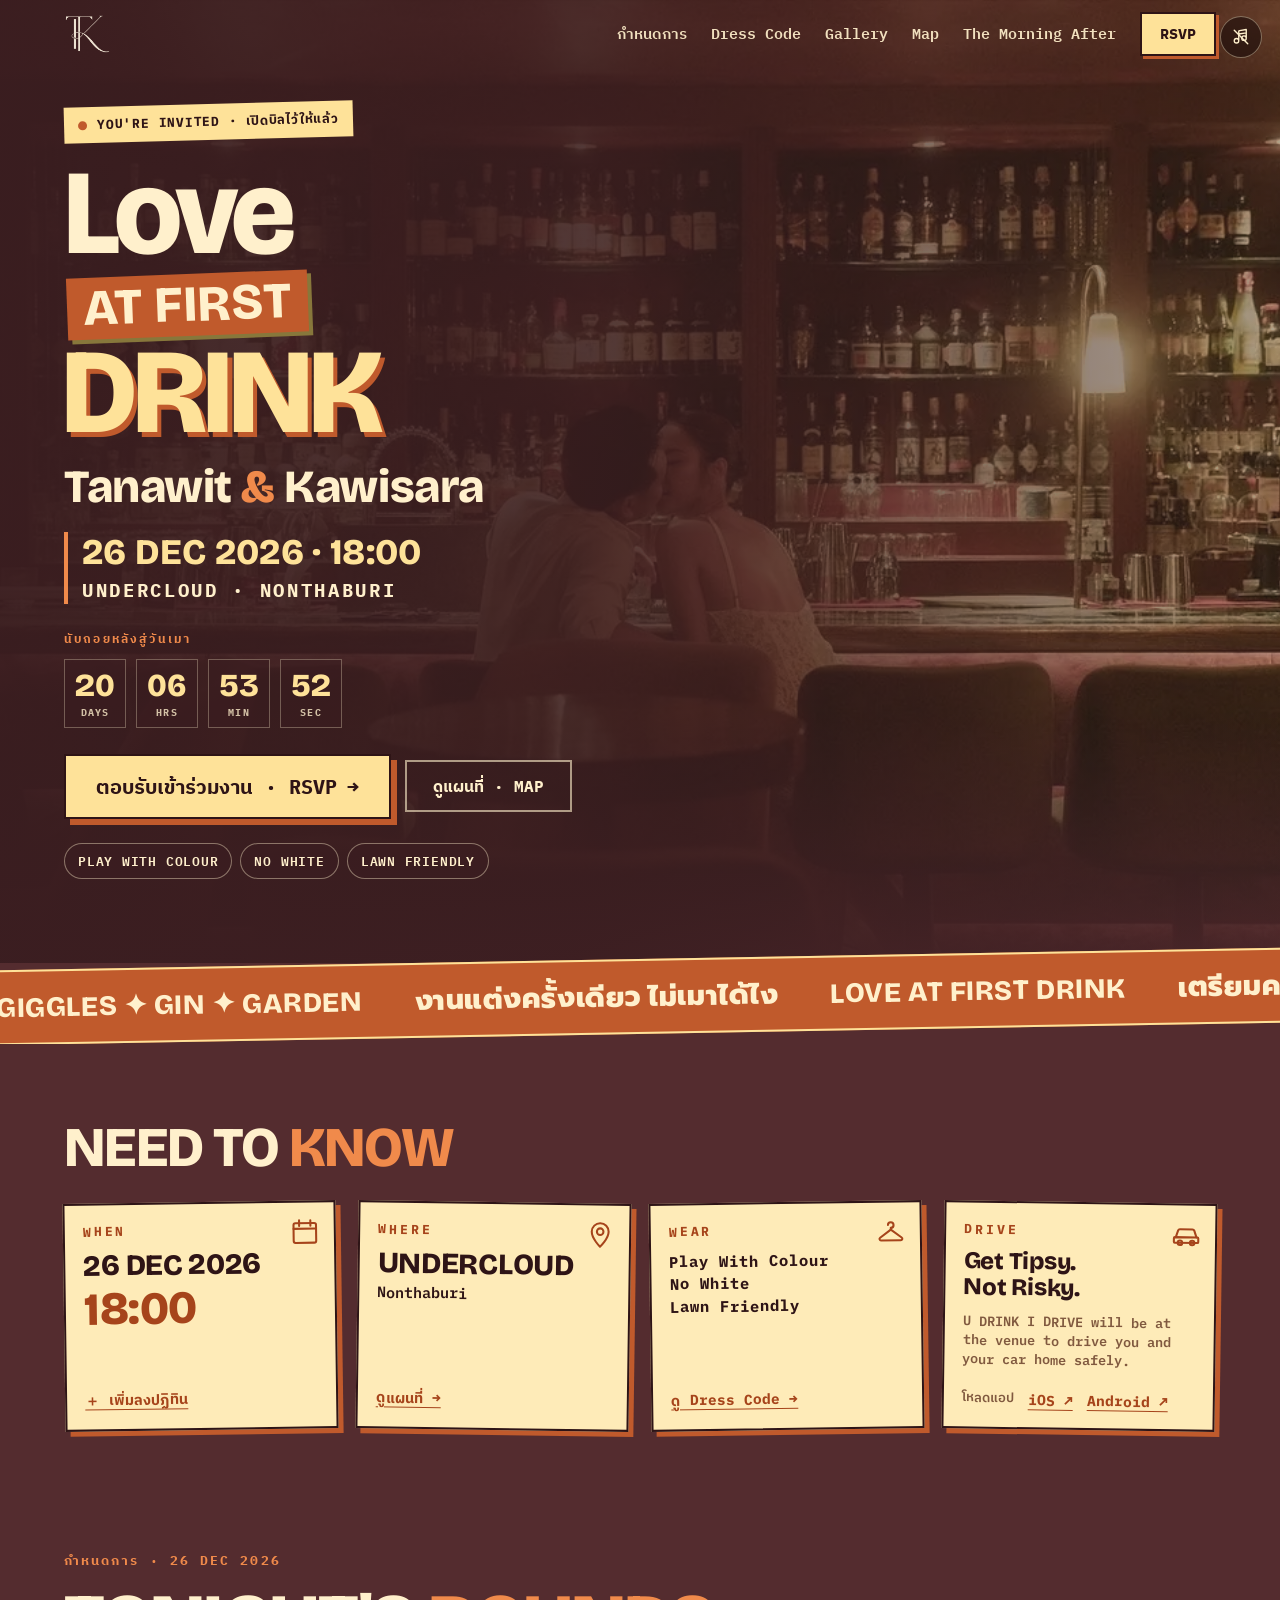
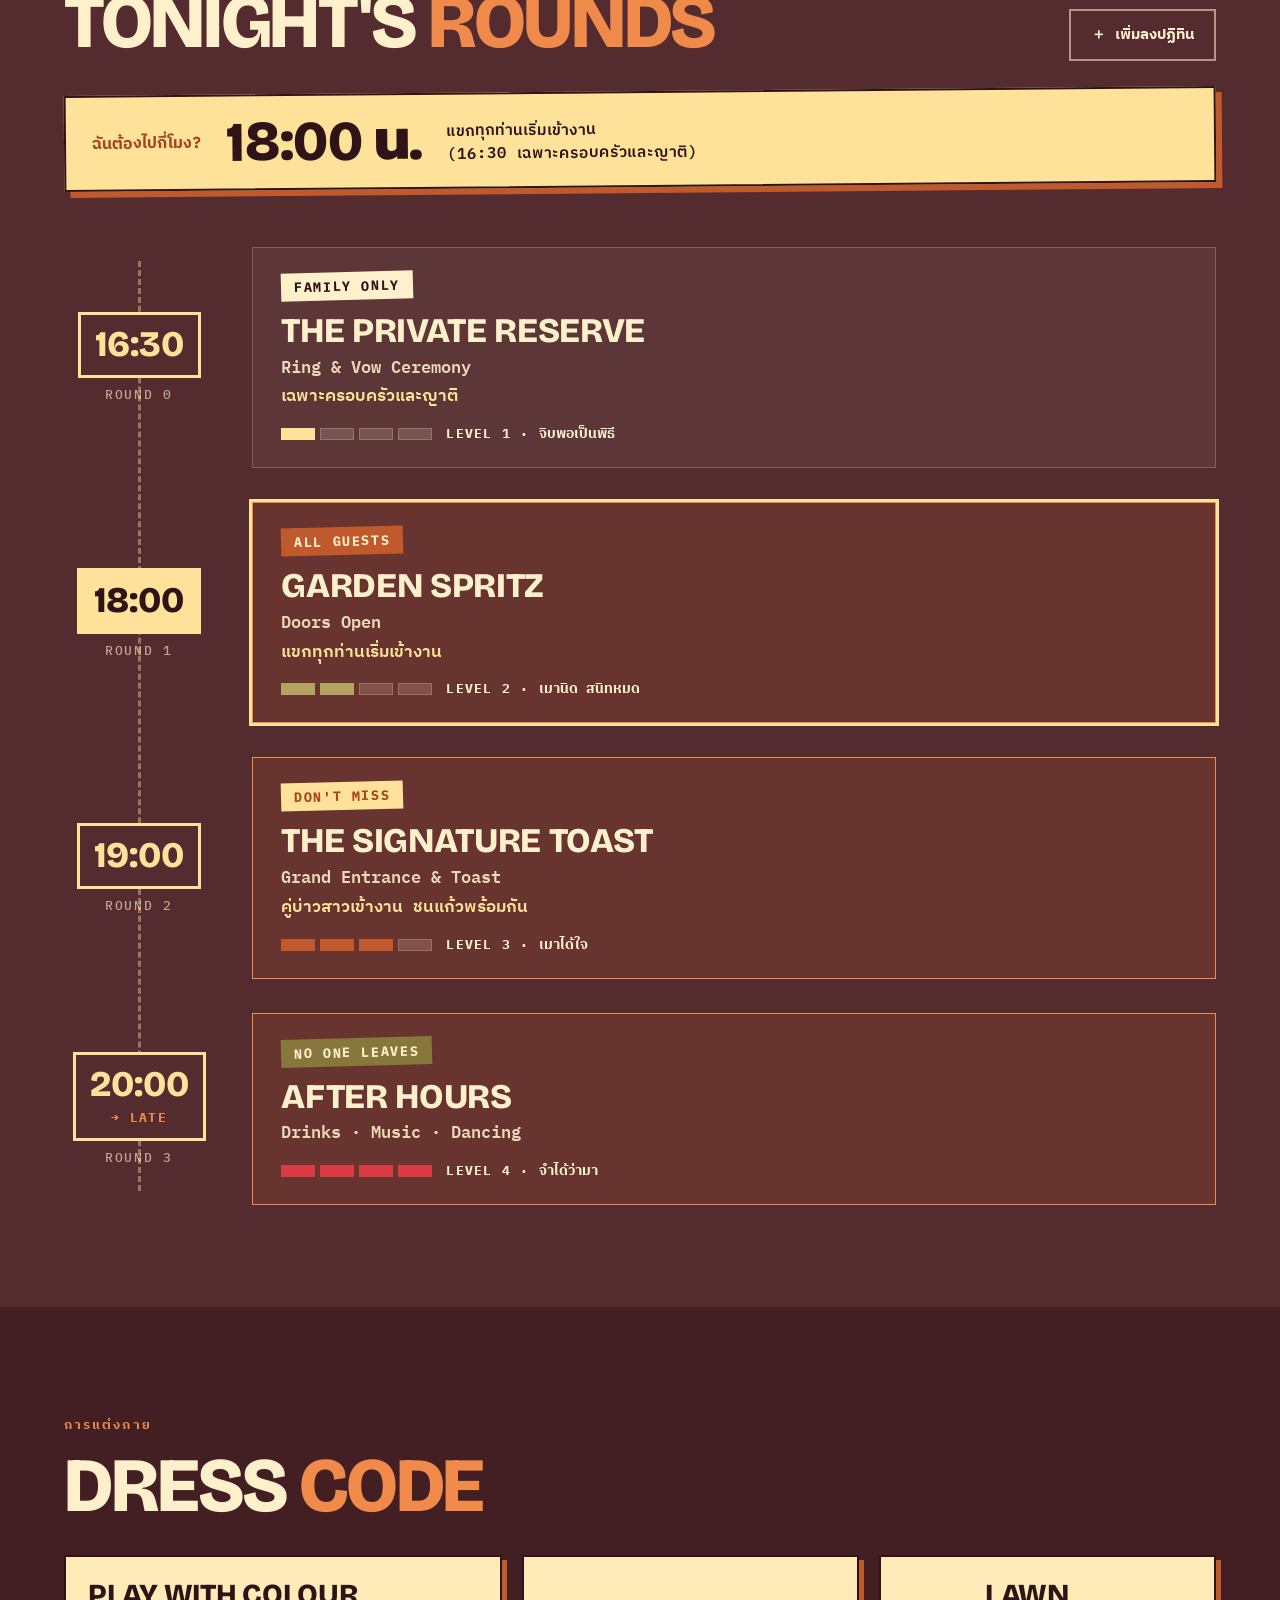
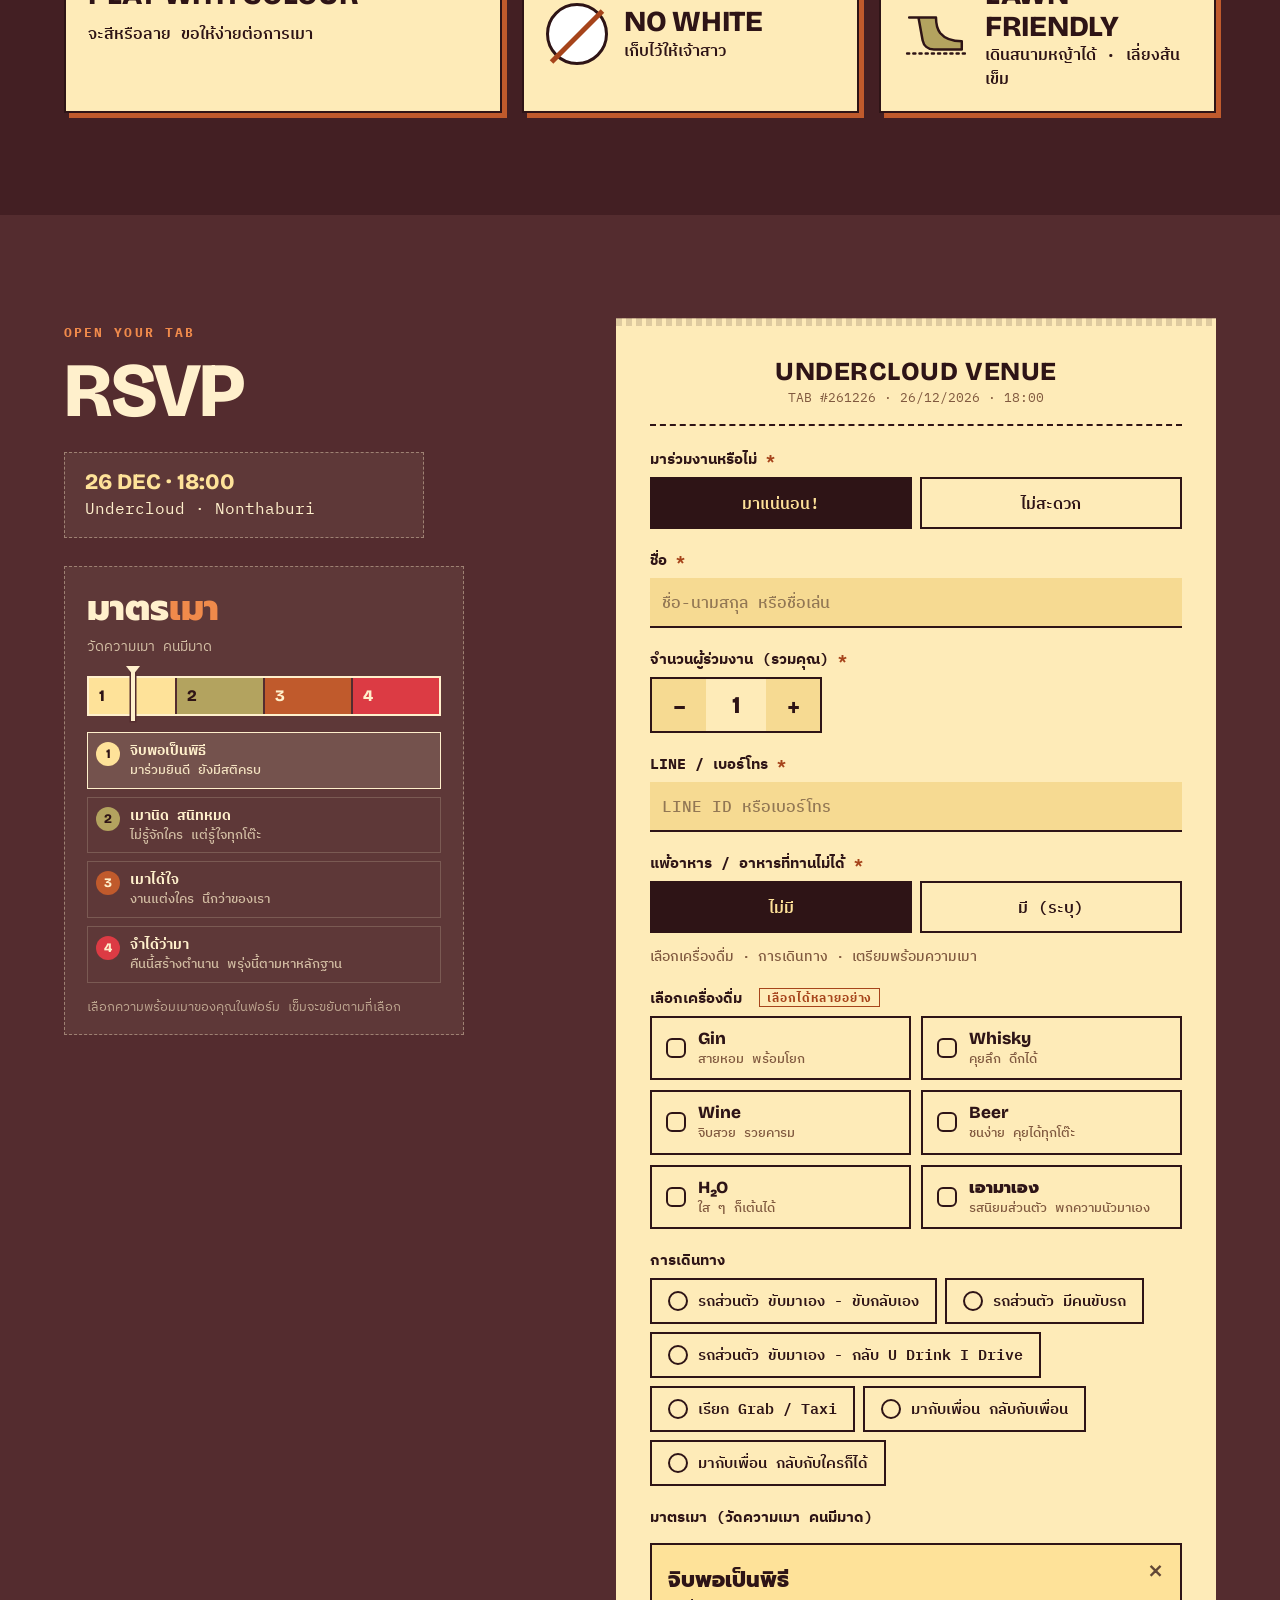
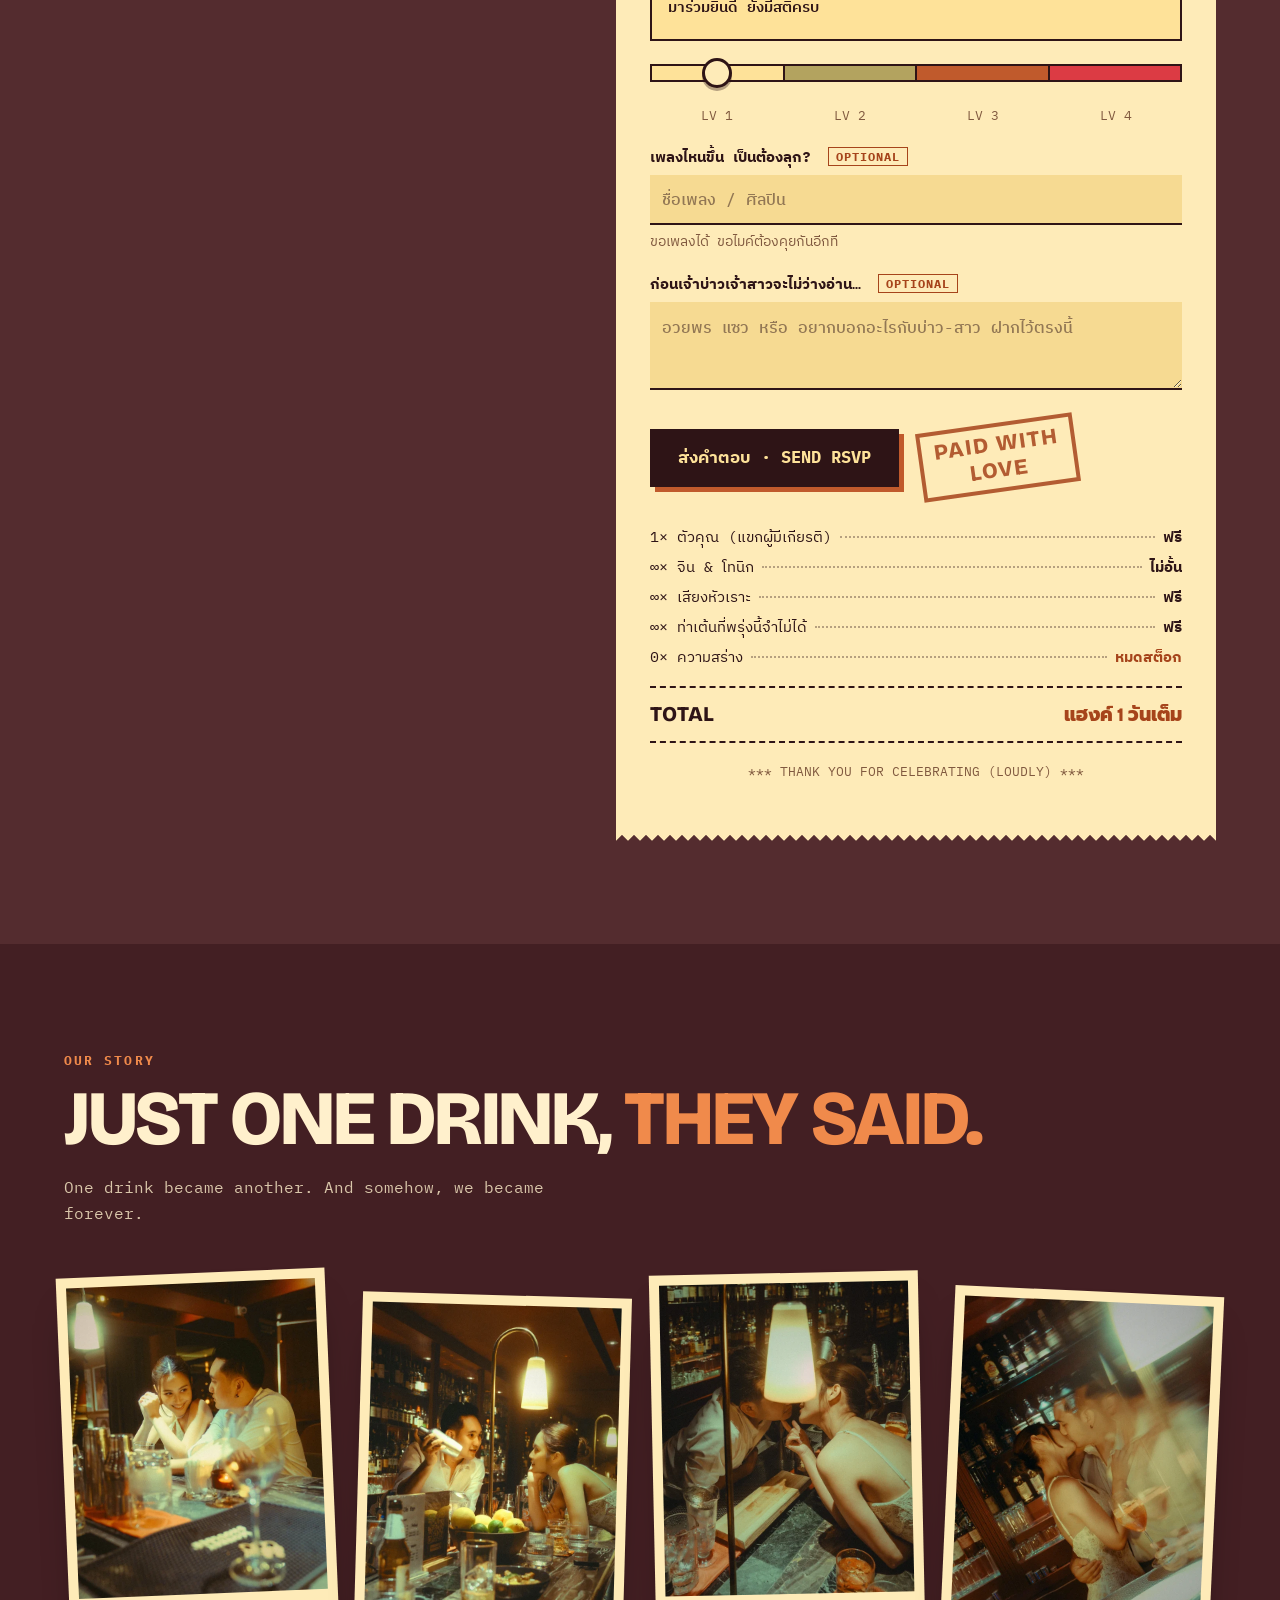
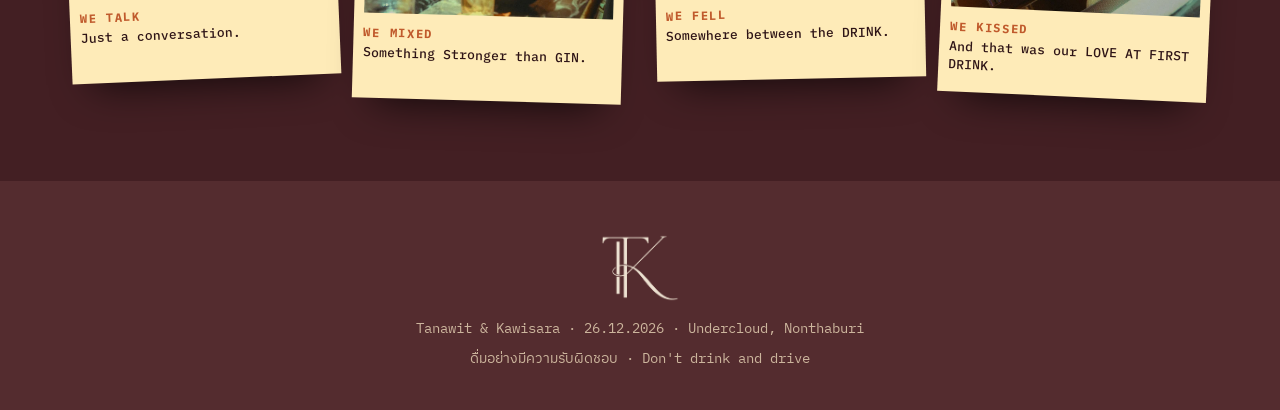
==== commit b315cf8b: "Allow selecting multiple drinks in the RSVP form Some guests drink more than one thing — the drink p" ====
--- a/index.html
+++ b/index.html
@@ -239,14 +239,14 @@
 
           <p class="grp__note">เลือกเครื่องดื่ม · การเดินทาง · เตรียมพร้อมความเมา</p>
 
-          <fieldset class="f"><legend class="lb">เลือกเครื่องดื่ม</legend>
-            <div class="opts opts--pick" id="opts-drink">
-              <label><input type="radio" name="drink" value="Gin"><span><b>Gin</b><small>สายหอม พร้อมโยก</small></span></label>
-              <label><input type="radio" name="drink" value="Whisky"><span><b>Whisky</b><small>คุยลึก ดึกได้</small></span></label>
-              <label><input type="radio" name="drink" value="Wine"><span><b>Wine</b><small>จิบสวย รวยคารม</small></span></label>
-              <label><input type="radio" name="drink" value="Beer"><span><b>Beer</b><small>ชนง่าย คุยได้ทุกโต๊ะ</small></span></label>
-              <label><input type="radio" name="drink" value="H₂O"><span><b>H₂O</b><small>ใส ๆ ก็เต้นได้</small></span></label>
-              <label><input type="radio" name="drink" value="เอามาเอง"><span><b>เอามาเอง</b><small>รสนิยมส่วนตัว พกความนัวมาเอง</small></span></label>
+          <fieldset class="f"><legend class="lb">เลือกเครื่องดื่ม <span class="opt">เลือกได้หลายอย่าง</span></legend>
+            <div class="opts opts--pick opts--multi" id="opts-drink">
+              <label><input type="checkbox" name="drink" value="Gin"><span><b>Gin</b><small>สายหอม พร้อมโยก</small></span></label>
+              <label><input type="checkbox" name="drink" value="Whisky"><span><b>Whisky</b><small>คุยลึก ดึกได้</small></span></label>
+              <label><input type="checkbox" name="drink" value="Wine"><span><b>Wine</b><small>จิบสวย รวยคารม</small></span></label>
+              <label><input type="checkbox" name="drink" value="Beer"><span><b>Beer</b><small>ชนง่าย คุยได้ทุกโต๊ะ</small></span></label>
+              <label><input type="checkbox" name="drink" value="H₂O"><span><b>H₂O</b><small>ใส ๆ ก็เต้นได้</small></span></label>
+              <label><input type="checkbox" name="drink" value="เอามาเอง"><span><b>เอามาเอง</b><small>รสนิยมส่วนตัว พกความนัวมาเอง</small></span></label>
             </div></fieldset>
 
           <fieldset class="f"><legend class="lb">การเดินทาง</legend>
--- a/assets/css/style.css
+++ b/assets/css/style.css
@@ -199,7 +199,7 @@
 fieldset{border:0;margin:0;padding:0;min-width:0}
 legend{padding:0}
 .f label,.f .lb{display:block;font:700 15px/1.4 var(--mono);margin-bottom:8px}
-.f label .opt{font:700 12px var(--mono);color:var(--redd);border:1px solid var(--redd);padding:1px 7px;margin-left:8px;letter-spacing:.08em;vertical-align:1px}
+.f label .opt,.f .lb .opt{font:700 12px var(--mono);color:var(--redd);border:1px solid var(--redd);padding:1px 7px;margin-left:8px;letter-spacing:.08em;vertical-align:1px}
 .f input[type=text],.f textarea{width:100%;background:var(--paper2);border:0;border-bottom:2px solid var(--ink);padding:13px 12px;min-height:50px;font:500 16px var(--mono);color:var(--ink);outline:0;border-radius:0}
 .f textarea{resize:vertical;min-height:72px}
 .f input[type=text]::placeholder,.f textarea::placeholder{color:rgba(46,20,22,.5)}
@@ -225,6 +225,8 @@
 .opts--pick label>span b{grid-column:2;grid-row:1;font:800 17px/1.25 var(--disp);letter-spacing:0;align-self:end}
 .opts--pick label>span small{grid-column:2;grid-row:2;font:500 13px/1.4 var(--mono);color:var(--mut);align-self:start;overflow-wrap:anywhere}
 .opts--pick input:checked+span small{color:rgba(254,226,153,.85)}
+/* multi-select drink group: square (checkbox-shaped) indicator instead of the round radio dot */
+.opts--multi label>span::before{border-radius:6px}
 .opts--2{display:grid;grid-template-columns:1fr 1fr}
 .opts--2 label>span{display:flex;justify-content:center;width:100%;min-height:52px;font-size:16px}
 .step{display:inline-flex;align-items:center;border:2px solid var(--ink)}
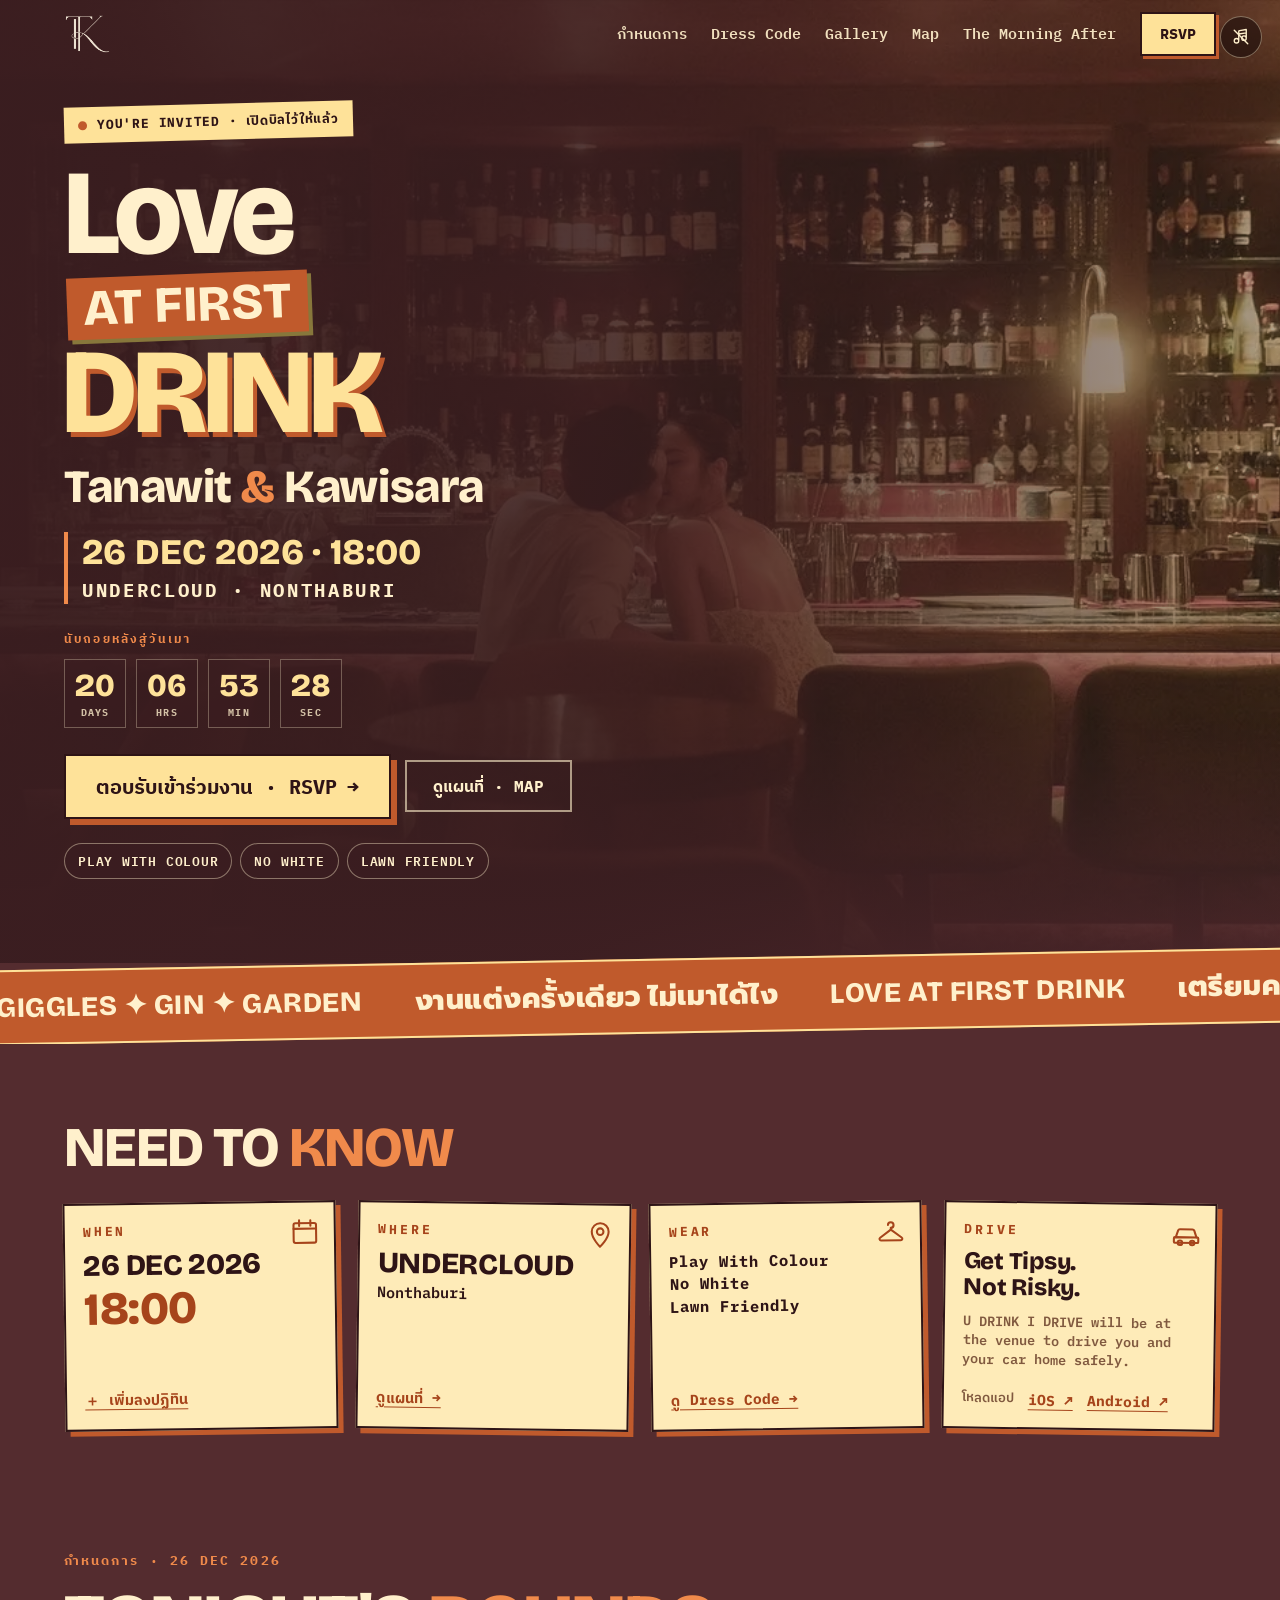
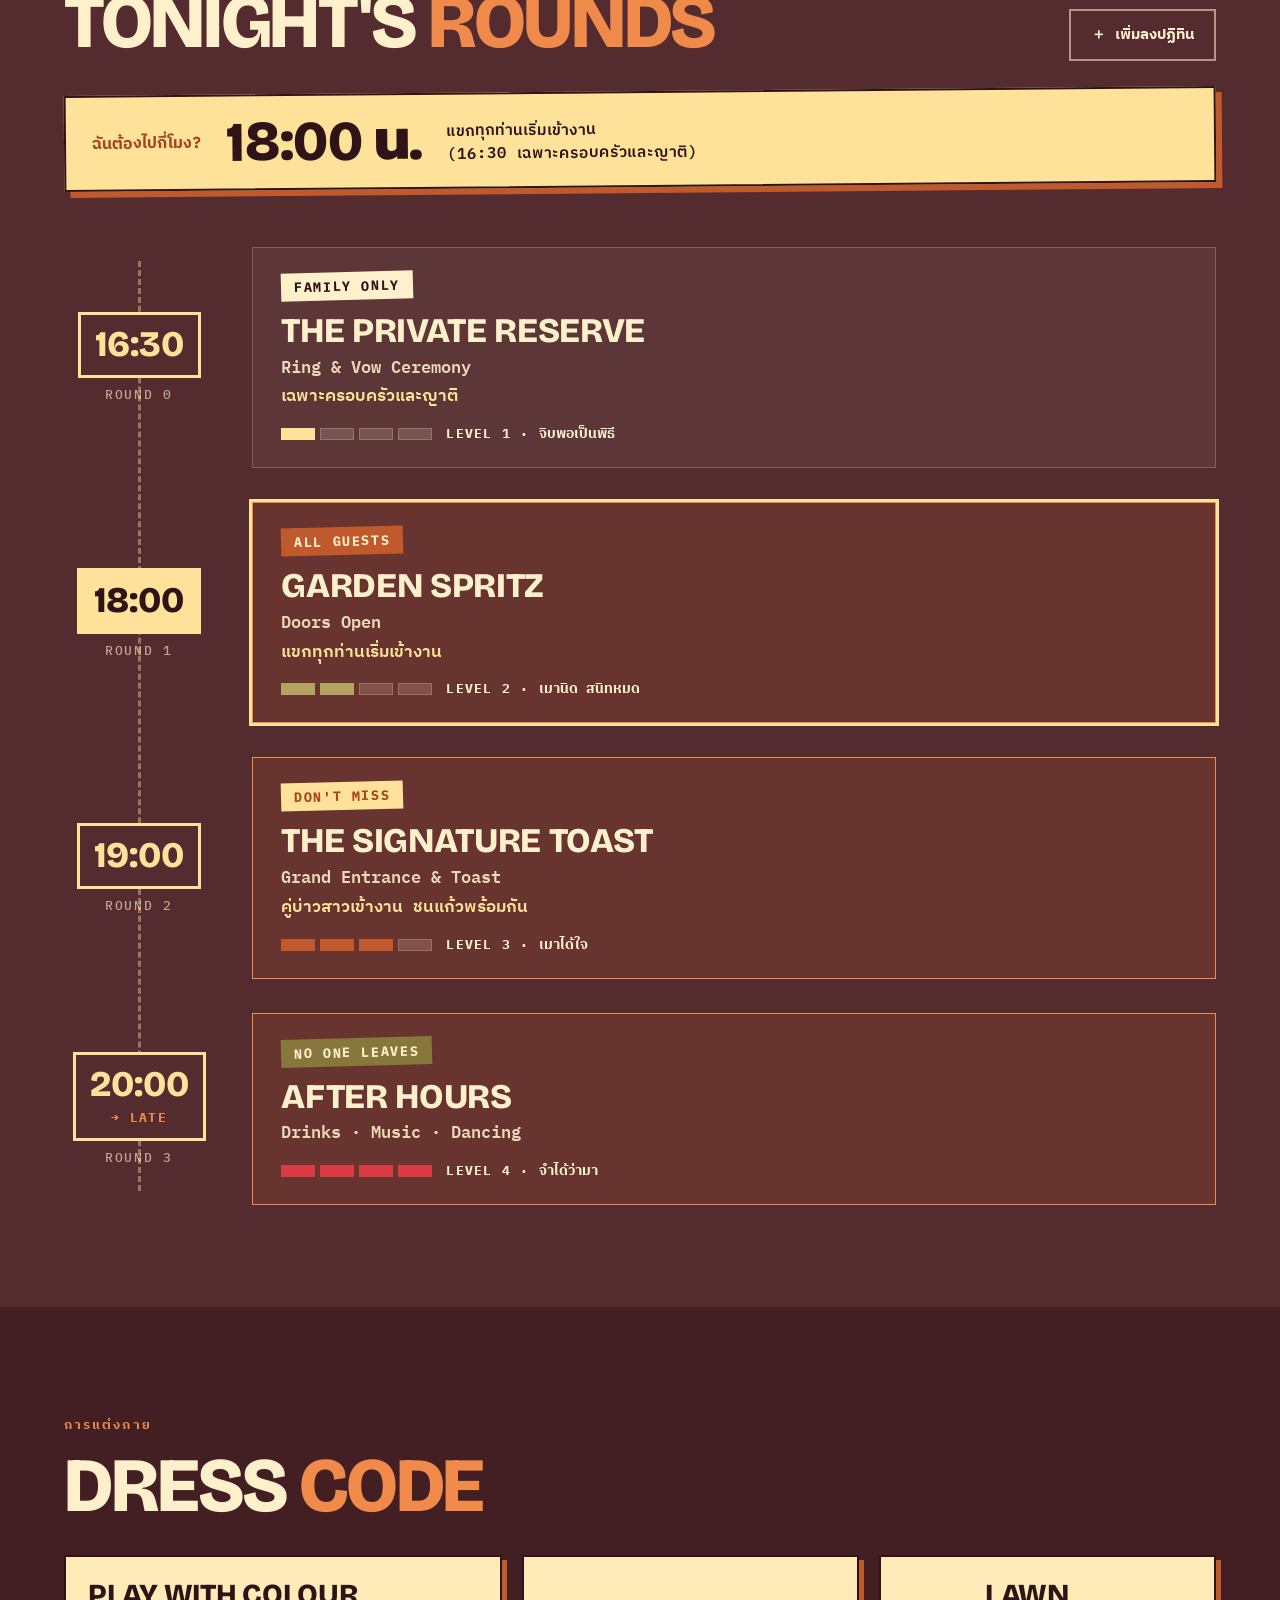
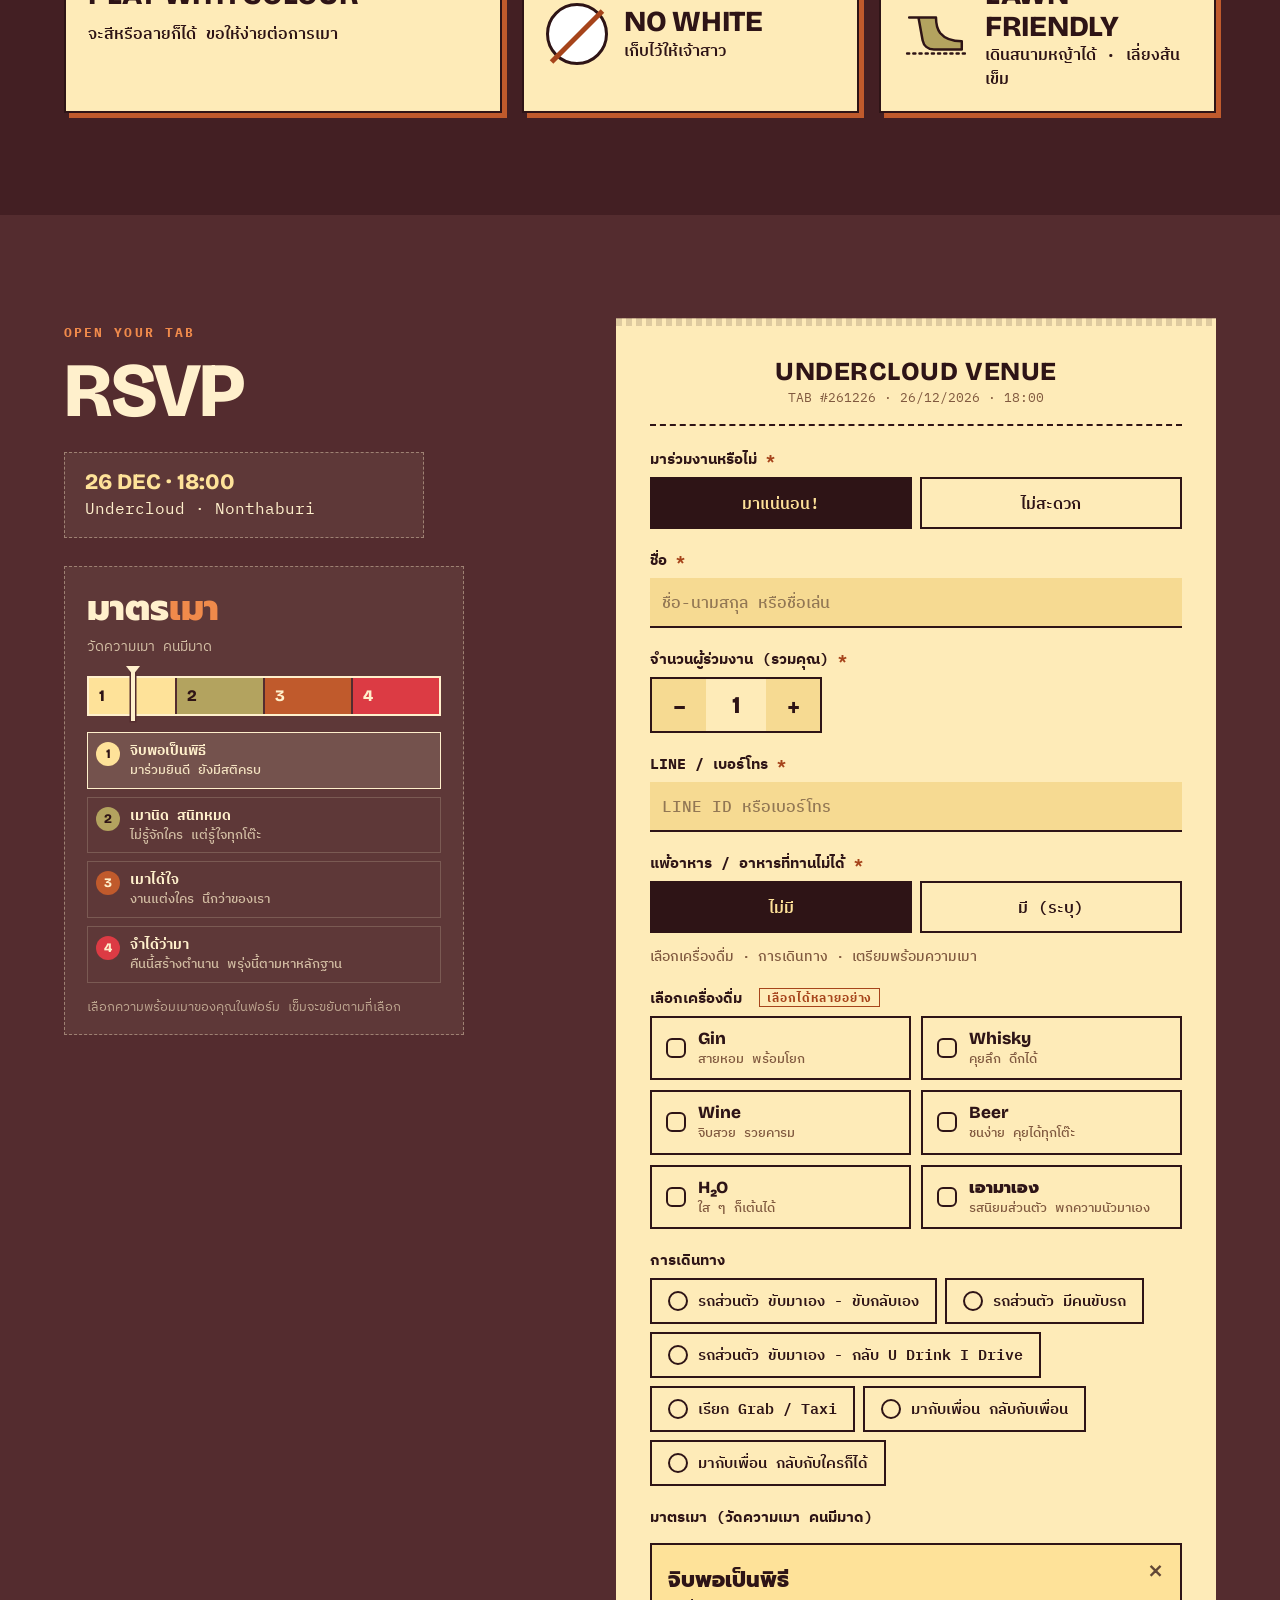
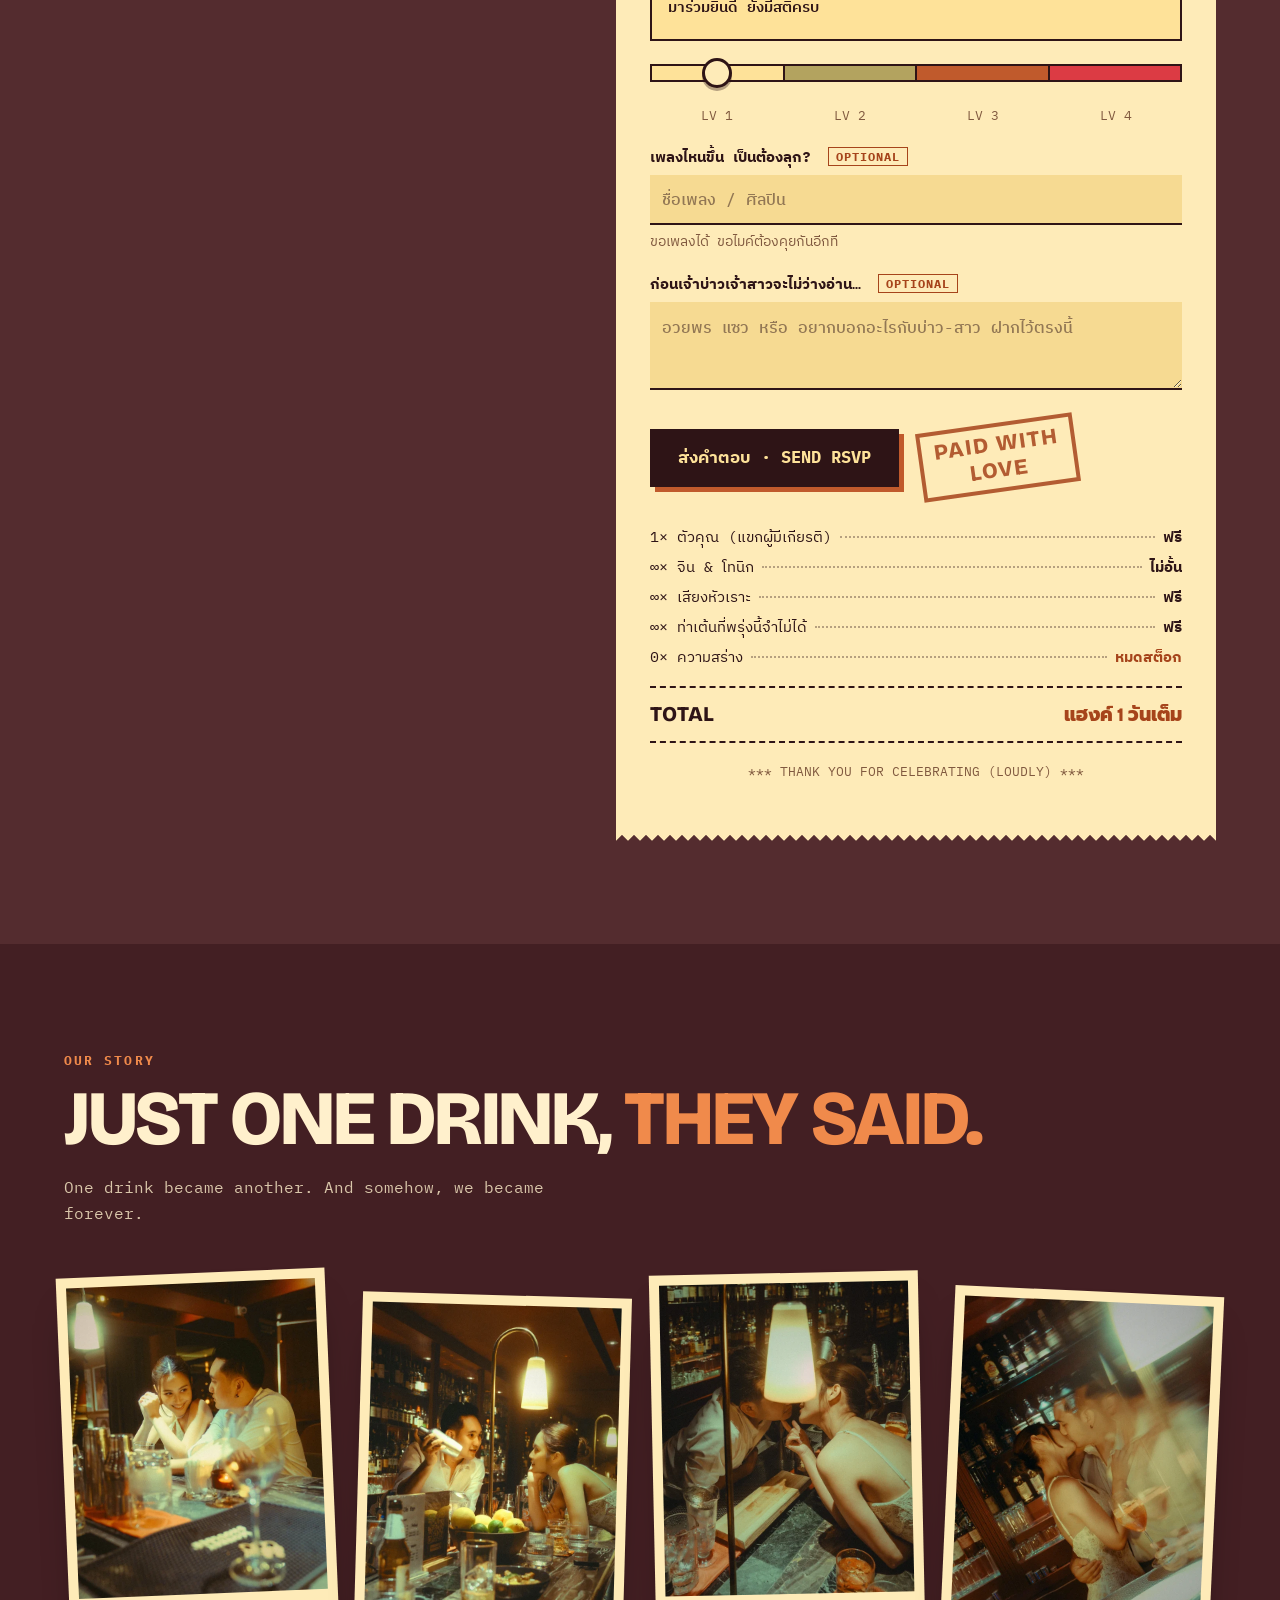
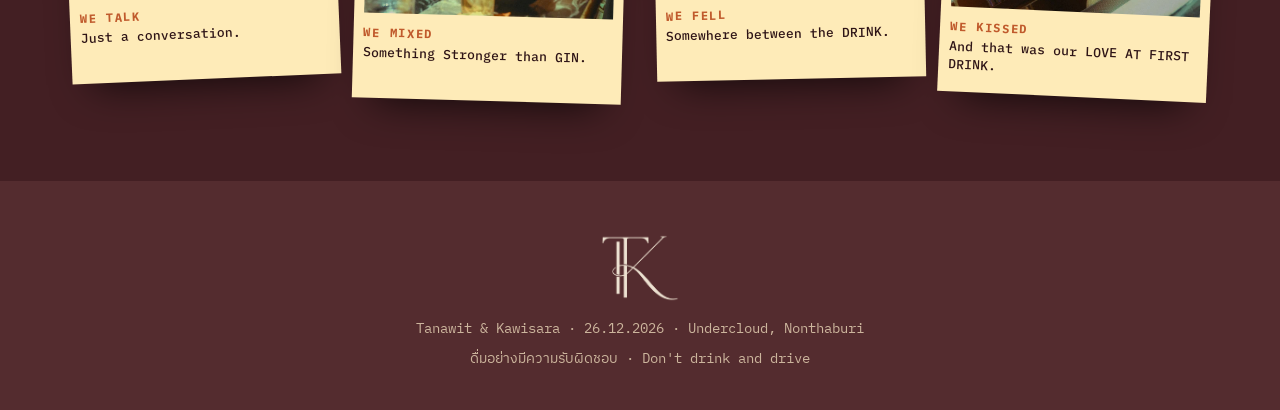
==== commit 3bdf591b: "Fix Guest Pass card text overflow; tweak Dress Code wording The pass card's flexbox rows let long va" ====
--- a/index.html
+++ b/index.html
@@ -168,7 +168,7 @@
   <div class="dr__g">
     <article class="dr dr--col">
       <h3>PLAY WITH COLOUR</h3>
-      <p>จะสีหรือลาย ขอให้ง่ายต่อการเมา</p>
+      <p>จะสีหรือลายก็ได้ ขอให้ง่ายต่อการเมา</p>
     </article>
     <article class="dr dr--no">
       <div class="nw" aria-hidden="true"></div>
--- a/assets/css/style.css
+++ b/assets/css/style.css
@@ -416,8 +416,8 @@
 .pass__lvname{margin:18px 0 0;font:700 15px/1.35 var(--mono);letter-spacing:.02em;position:relative}
 .pass__hr{border-top:1px dashed currentColor;opacity:.45;margin:14px 0;position:relative}
 .pass__row{display:flex;justify-content:space-between;align-items:baseline;gap:10px;font:600 12.5px var(--mono);margin:8px 0;position:relative}
-.pass__row span{opacity:.75;letter-spacing:.03em}
-.pass__row b{font:800 16px var(--disp);text-align:right;overflow-wrap:anywhere}
+.pass__row span{opacity:.75;letter-spacing:.03em;flex:none}
+.pass__row b{font:800 16px var(--disp);text-align:right;overflow-wrap:anywhere;min-width:0;flex:1 1 auto}
 .pass__foot{margin-top:18px;font:700 11.5px var(--mono);letter-spacing:.1em;opacity:.85;position:relative}
 .receipt.is-done .items,.receipt.is-done .total{display:none}
 @media (max-width:640px){.bill__who{font-size:17px}.bill__v{font-size:16px}.bill__tot b{font-size:19px}.bill__tot em{font-size:18px}}
